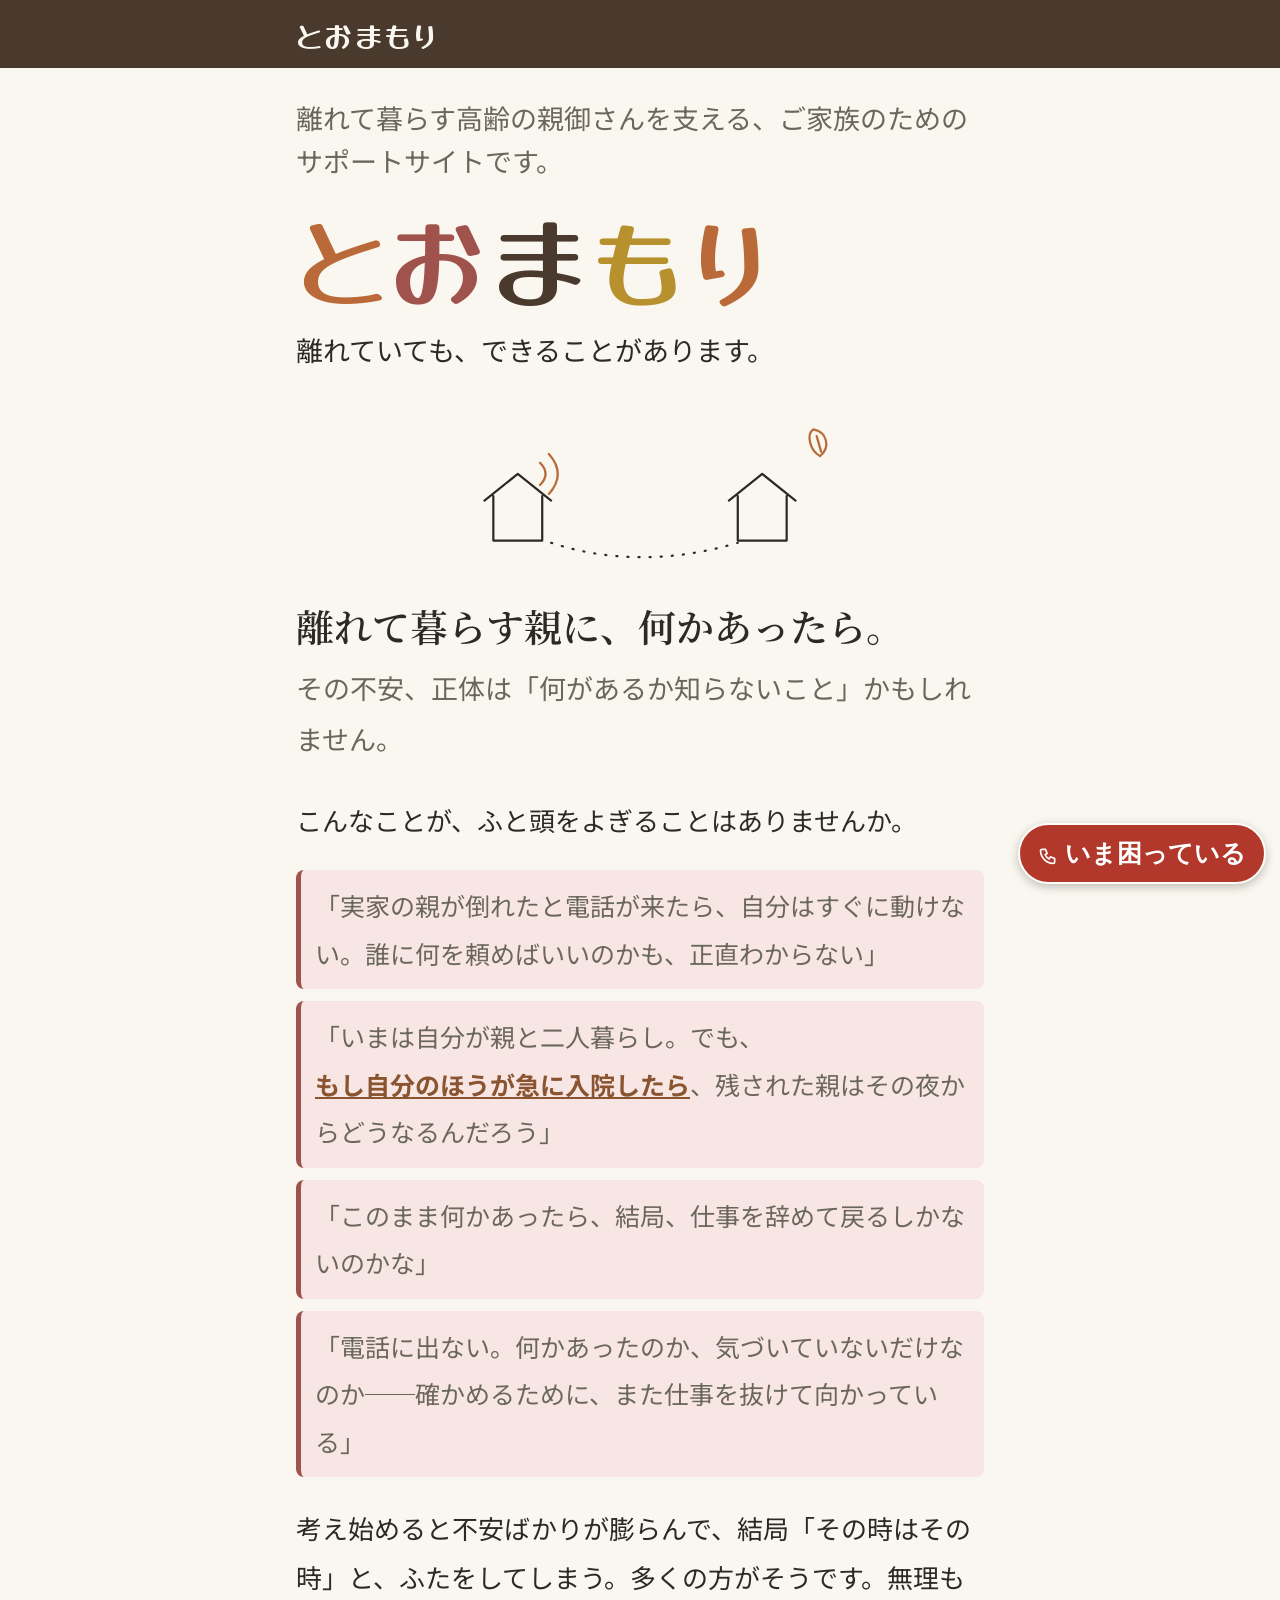
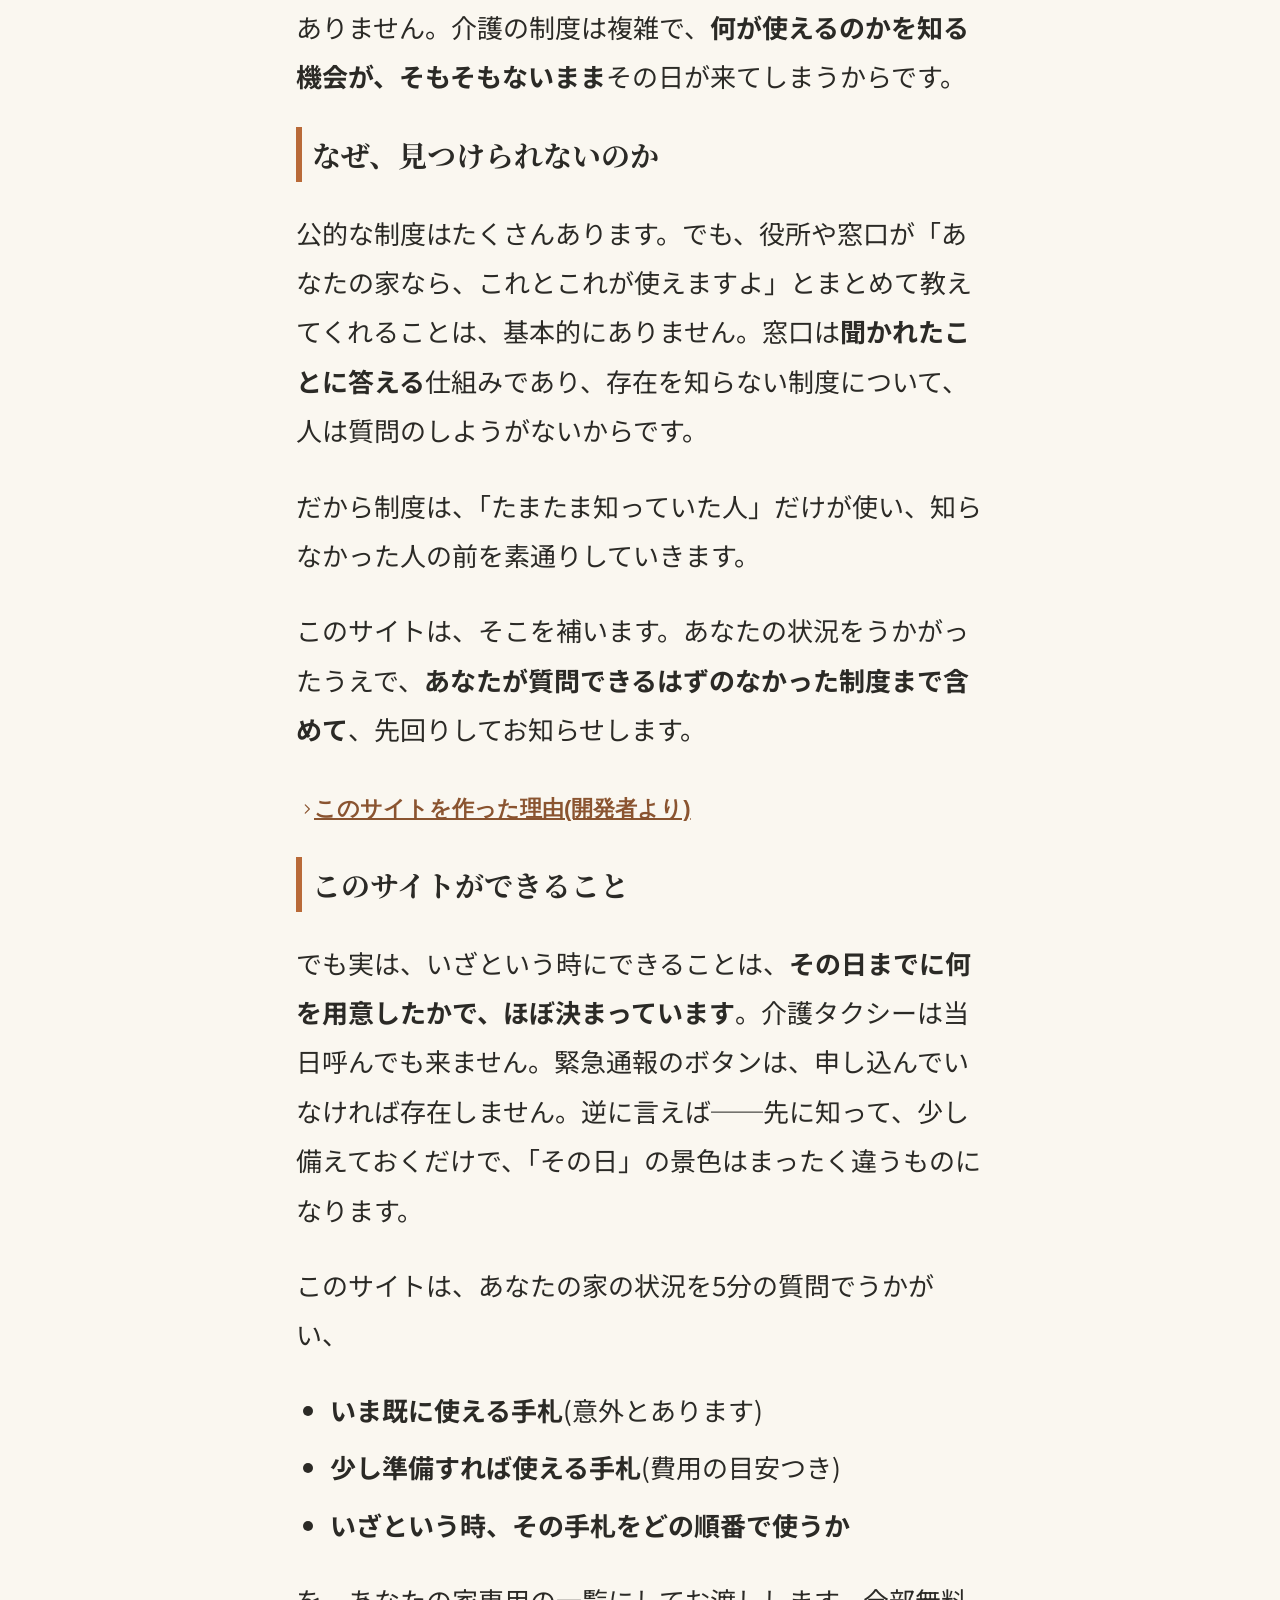
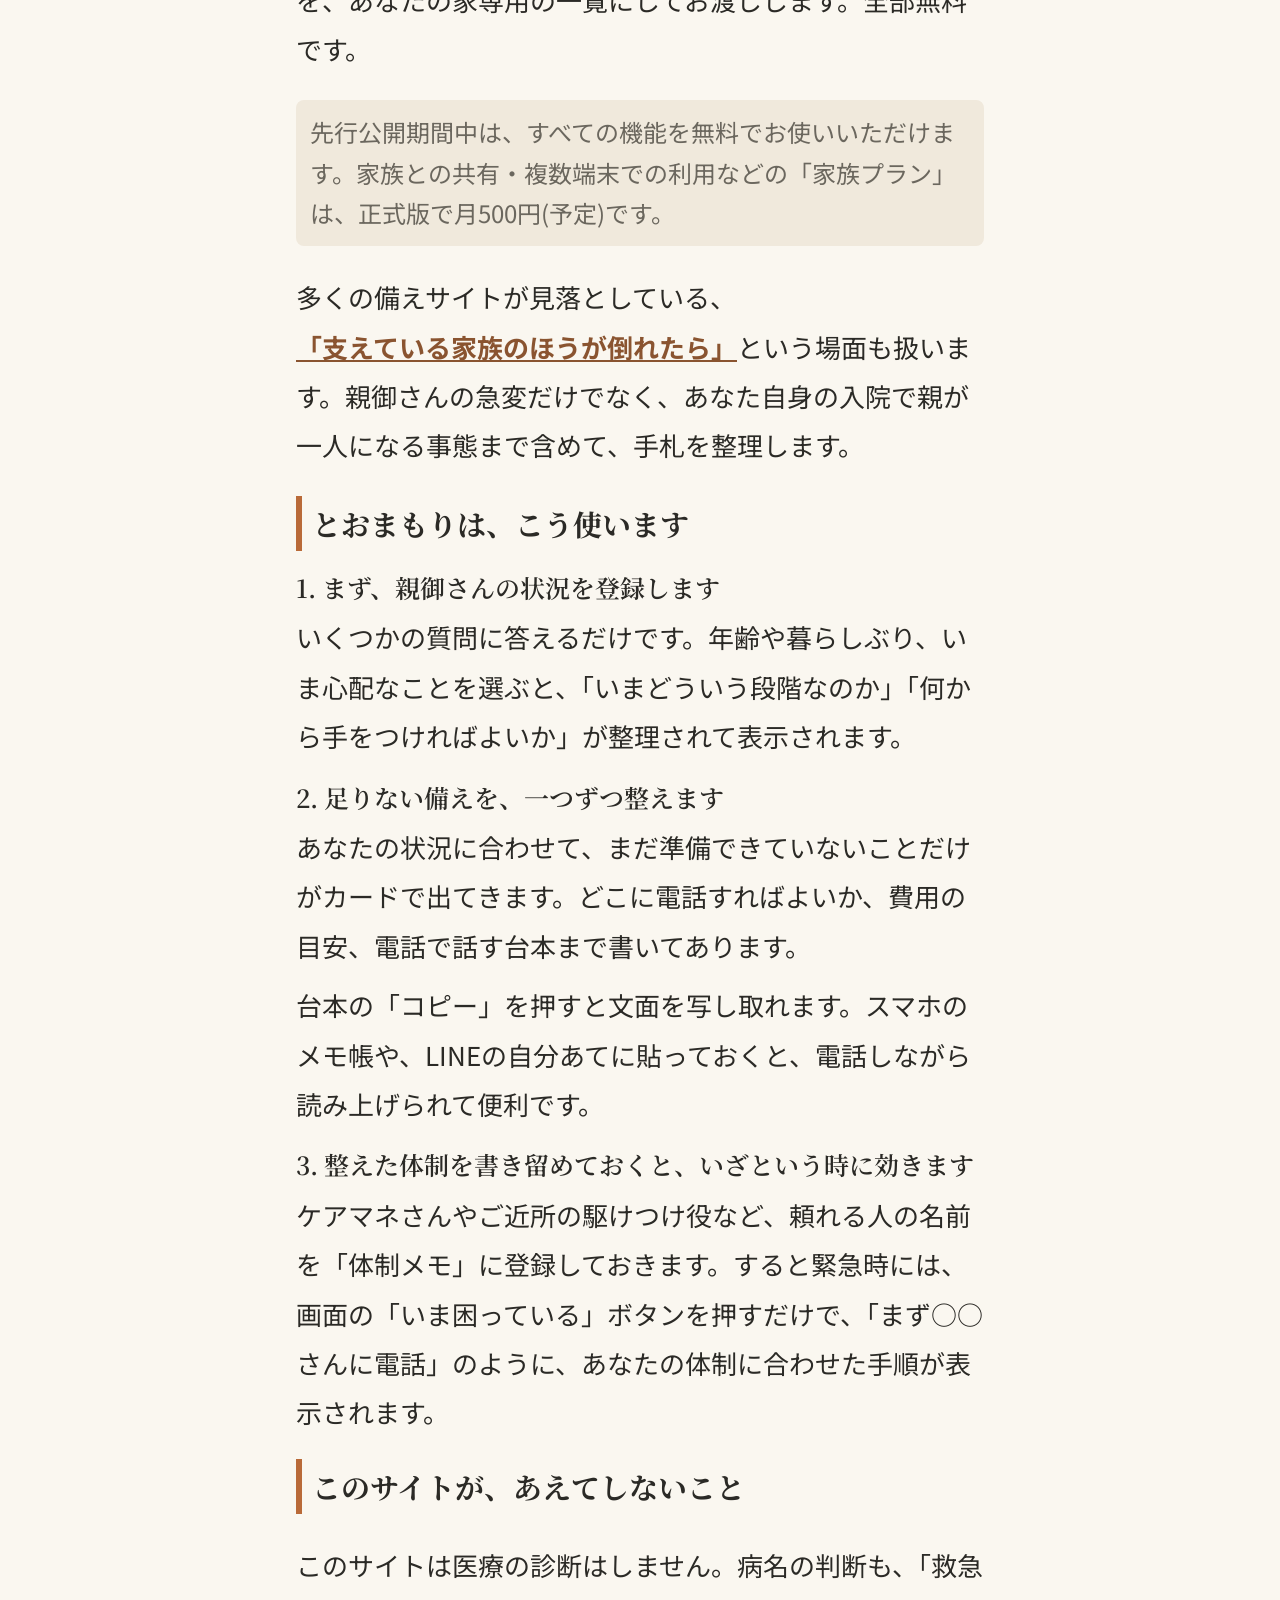
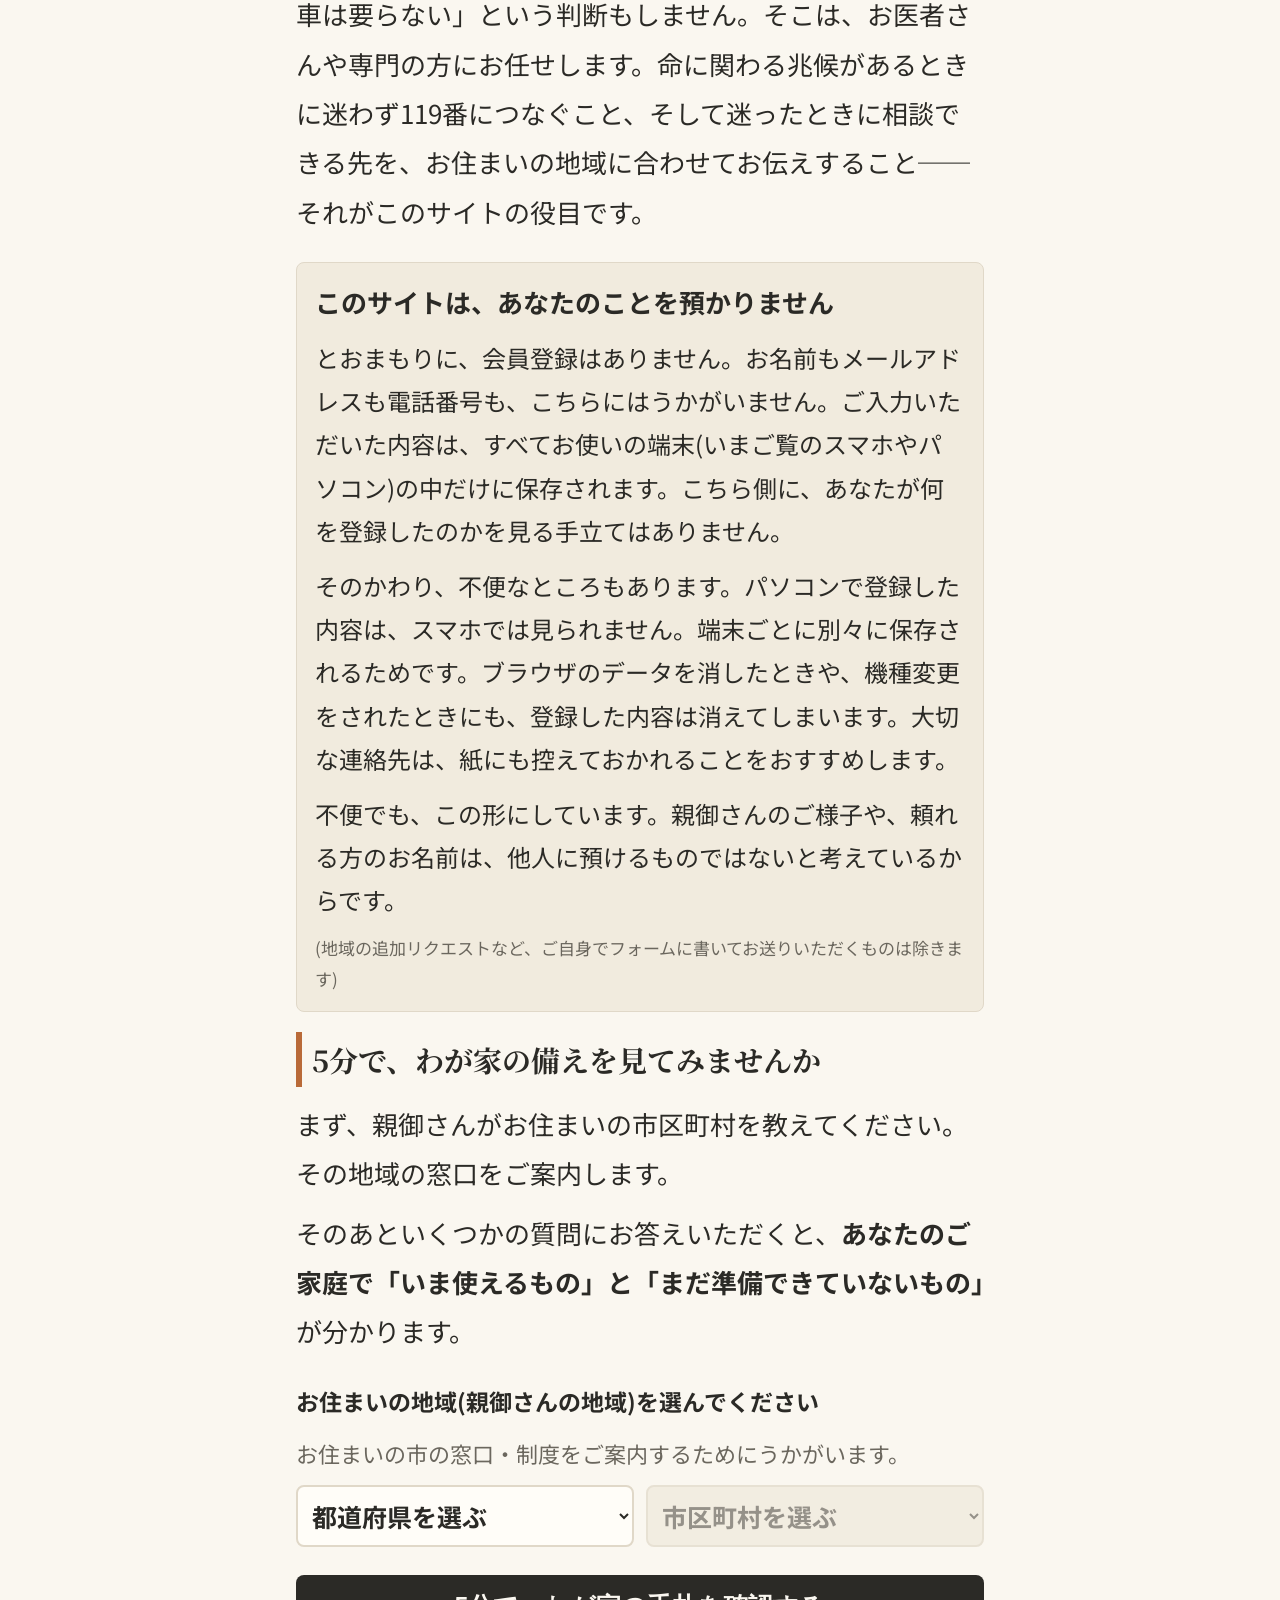
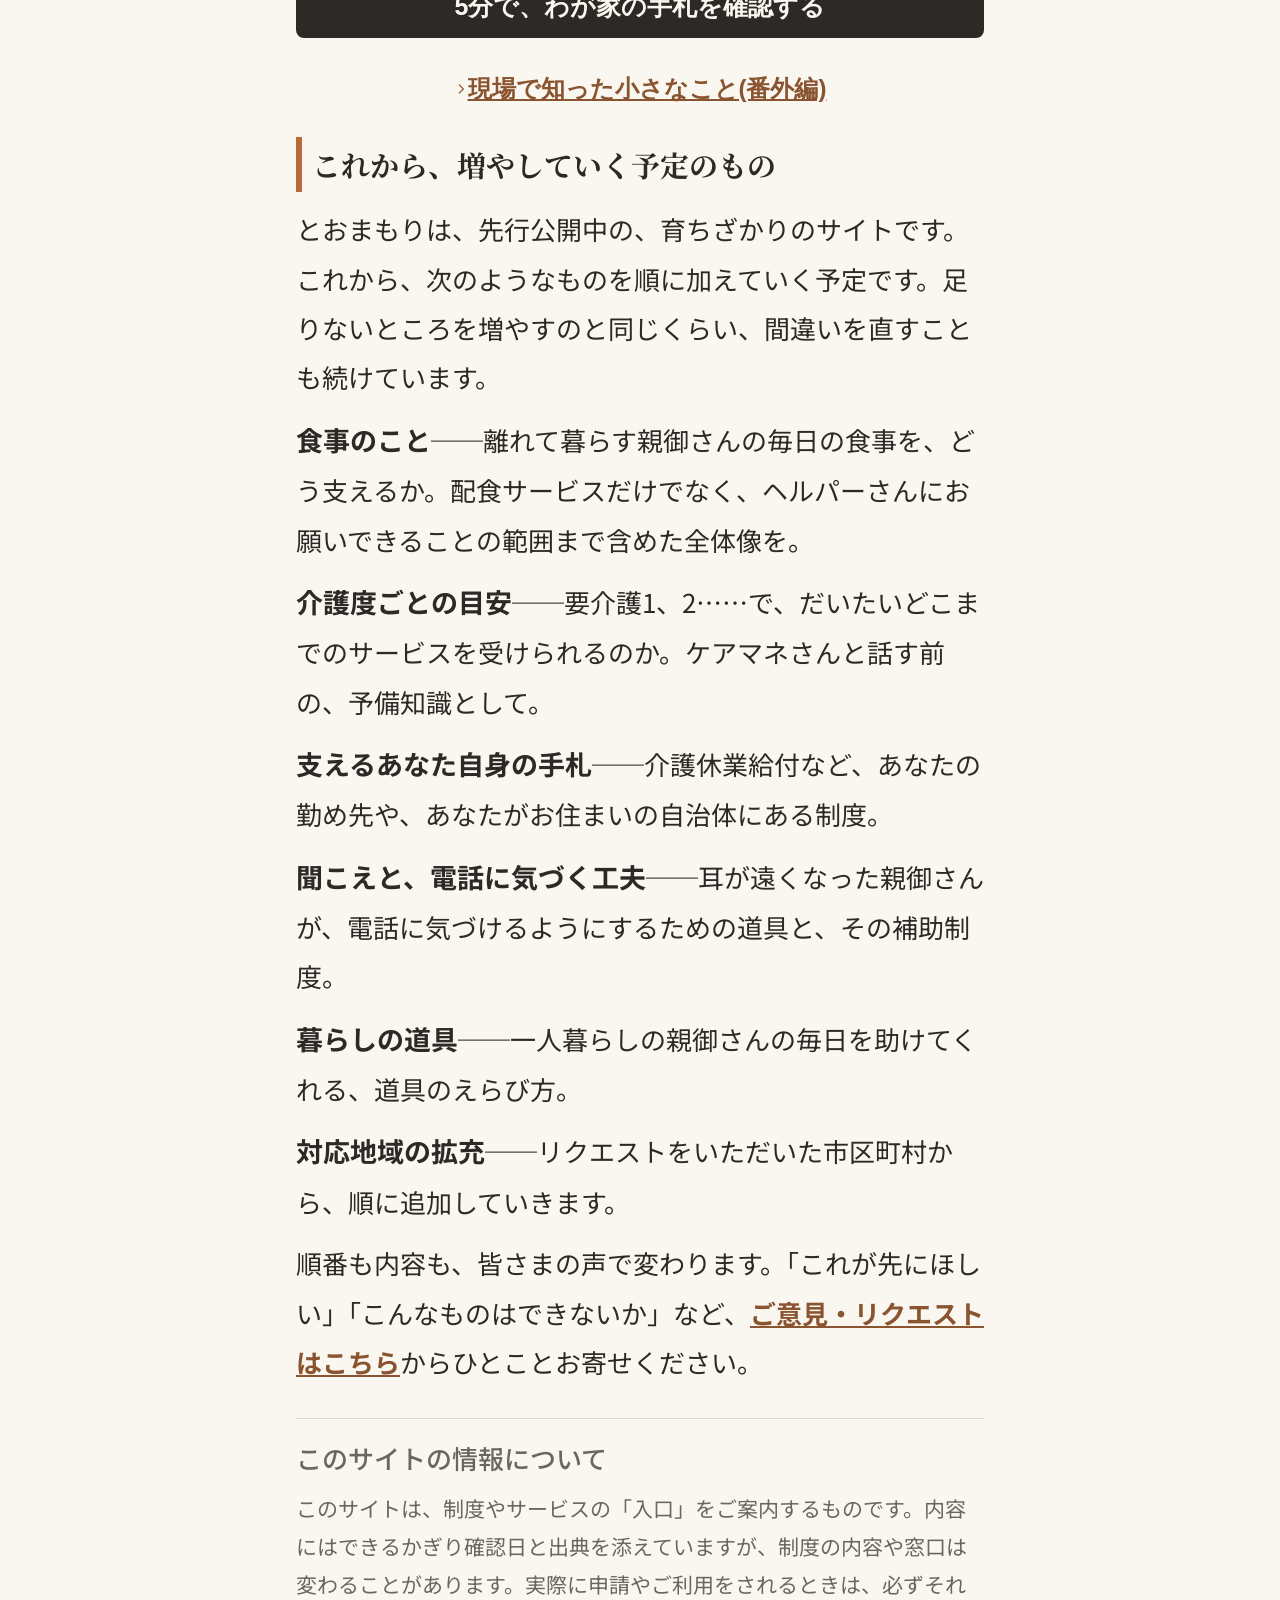
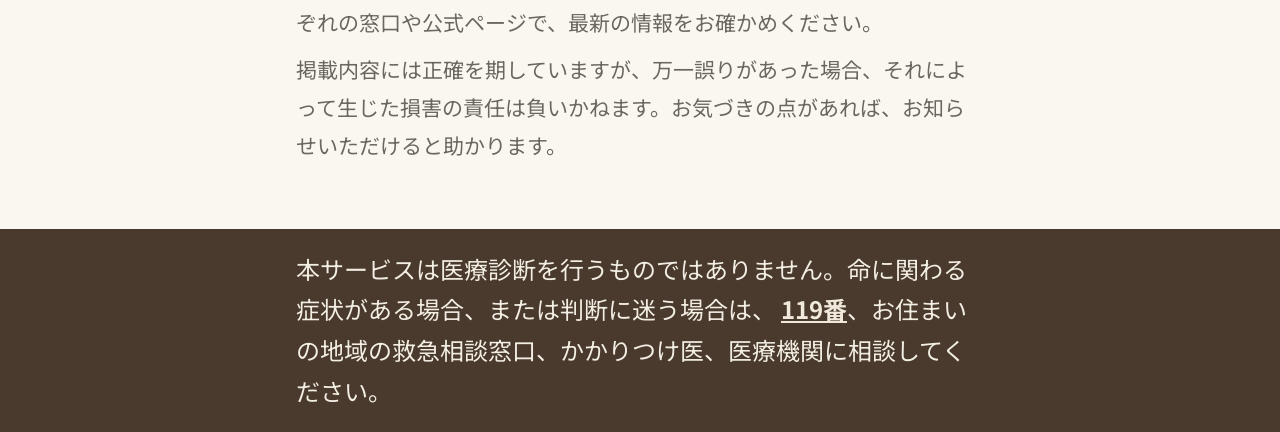
==== index.html @ d681349c "反映(dev a641a7f): r_no_info_share の見出しを2通りに(画面には未接続) 「ご家族が知りません」は同居者がいる世帯にも出て不自然だったこと、 「わからない」が内部で「いい" ====
<!DOCTYPE html>
<html lang="ja">
<head>
  <meta charset="UTF-8" />
  <meta name="viewport" content="width=device-width, initial-scale=1.0" />
  <!-- 静かな先行公開用。本公開時にこの行を削除する -->
  <meta name="robots" content="noindex" />
  <title>とおまもり｜離れて暮らす親の備えと緊急ナビ</title>
  <link rel="preconnect" href="https://fonts.googleapis.com" />
  <link rel="preconnect" href="https://fonts.gstatic.com" crossorigin />
  <link rel="stylesheet"
    href="https://fonts.googleapis.com/css2?family=Noto+Sans+JP:wght@400;500&family=Noto+Serif+JP:wght@500&family=Yusei+Magic&display=swap" />
  <link rel="stylesheet" href="style.css?v=3660be2b" />
</head>
<body>
  <header class="site-header">
    <div class="wrap">
      <h1 class="site-title"><button type="button" id="site-title" class="site-title-btn">とおまもり</button></h1>
    </div>
  </header>

  <!-- 3ステップの帯(全画面共通・診断後に表示) -->
  <nav id="step-band" class="step-band hidden" aria-label="進行状況"></nav>

  <!-- 「← 戻る」(全画面共通・トップ以外で表示。直前の画面へ / 仕様4.3 §4-2) -->
  <div id="back-bar" class="back-bar hidden">
    <div class="wrap">
      <button type="button" id="btn-global-back" class="btn-global-back">← 戻る</button>
    </div>
  </div>

  <main class="wrap" id="main">

    <!-- ============ ホーム(次の一手・2回目以降の入口) ============ -->
    <section id="screen-home" class="screen hidden">
      <div id="home-area"></div>
    </section>

    <!-- ============ トップ画面(ランディング) ============ -->
    <section id="screen-top" class="screen">
      <div class="hero">
        <!-- 上から: 定義の一行 → 題字 → タグライン → 既存のヒーローコピー(仕様4.3 §1) -->
        <p class="hero-define">離れて暮らす高齢の親御さんを支える、ご家族のためのサポートサイトです。</p>
        <!-- 題字(多色はここだけ。一文字=1span、色は style.css の --logo-c1..c5) -->
        <p class="hero-logo" role="img" aria-label="とおまもり"><span class="logo-c1" aria-hidden="true">と</span><span class="logo-c2" aria-hidden="true">お</span><span class="logo-c3" aria-hidden="true">ま</span><span class="logo-c4" aria-hidden="true">も</span><span class="logo-c5" aria-hidden="true">り</span></p>
        <p class="hero-tagline">離れていても、できることがあります。</p>
        <div class="hero-illus" aria-hidden="true"><svg viewBox="0 0 400 180" role="img" aria-label="離れた二つの家を点線の道が結び、左の家から電話の音が広がる" focusable="false"><g fill="none" stroke="currentColor" stroke-width="2" stroke-linecap="round" stroke-linejoin="round"><path d="M60 104 L90 80 L120 104 M68 100 L68 140 L112 140 L112 100"/><path d="M280 104 L310 80 L340 104 M288 100 L288 140 L332 140 L332 100"/><path d="M120 142 Q200 168 288 142" stroke-dasharray="1 9"/><path d="M110 70 Q120 80 110 90 M118 62 Q134 80 118 98" stroke="var(--color-kaki)"/><path d="M356 40 C368 42 372 56 362 64 C352 58 350 44 356 40 Z M359 46 L363 60" stroke="var(--color-kaki)"/></g></svg></div>
        <h2 class="hero-title">離れて暮らす親に、何かあったら。</h2>
        <p class="hero-sub">その不安、正体は「何があるか知らないこと」かもしれません。</p>
      </div>

      <div class="lp-block">
        <p>こんなことが、ふと頭をよぎることはありませんか。</p>
        <p class="lp-quote">「実家の親が倒れたと電話が来たら、自分はすぐに動けない。誰に何を頼めばいいのかも、正直わからない」</p>
        <p class="lp-quote" id="lp-caregiver-down">「いまは自分が親と二人暮らし。でも、<button type="button" id="link-self-down-quote" class="link-inline"><strong>もし自分のほうが急に入院したら</strong></button>、残された親はその夜からどうなるんだろう」</p>
        <p class="lp-quote">「このまま何かあったら、結局、仕事を辞めて戻るしかないのかな」</p>
        <p class="lp-quote">「電話に出ない。何かあったのか、気づいていないだけなのか──確かめるために、また仕事を抜けて向かっている」</p>
        <p>考え始めると不安ばかりが膨らんで、結局「その時はその時」と、ふたをしてしまう。多くの方がそうです。無理もありません。介護の制度は複雑で、<strong>何が使えるのかを知る機会が、そもそもないまま</strong>その日が来てしまうからです。</p>
      </div>

      <div class="lp-block">
        <h3 class="lp-h3">なぜ、見つけられないのか</h3>
        <p>公的な制度はたくさんあります。でも、役所や窓口が「あなたの家なら、これとこれが使えますよ」とまとめて教えてくれることは、基本的にありません。窓口は<strong>聞かれたことに答える</strong>仕組みであり、存在を知らない制度について、人は質問のしようがないからです。</p>
        <p>だから制度は、「たまたま知っていた人」だけが使い、知らなかった人の前を素通りしていきます。</p>
        <p>このサイトは、そこを補います。あなたの状況をうかがったうえで、<strong>あなたが質問できるはずのなかった制度まで含めて</strong>、先回りしてお知らせします。</p>
        <p><button type="button" id="link-about" class="link-btn link-about"><svg class="icon" viewBox="0 0 24 24" aria-hidden="true" focusable="false"><path d="M9 5l7 7-7 7"/></svg> このサイトを作った理由(開発者より)</button></p>
      </div>

      <div class="lp-block">
        <h3 class="lp-h3">このサイトができること</h3>
        <p>でも実は、いざという時にできることは、<strong>その日までに何を用意したかで、ほぼ決まっています</strong>。介護タクシーは当日呼んでも来ません。緊急通報のボタンは、申し込んでいなければ存在しません。逆に言えば──先に知って、少し備えておくだけで、「その日」の景色はまったく違うものになります。</p>
        <p>このサイトは、あなたの家の状況を5分の質問でうかがい、</p>
        <ul class="lp-list">
          <li><strong>いま既に使える手札</strong>(意外とあります)</li>
          <li><strong>少し準備すれば使える手札</strong>(費用の目安つき)</li>
          <li><strong>いざという時、その手札をどの順番で使うか</strong></li>
        </ul>
        <p>を、あなたの家専用の一覧にしてお渡しします。全部無料です。</p>
        <p class="pricing-note">先行公開期間中は、すべての機能を無料でお使いいただけます。家族との共有・複数端末での利用などの「家族プラン」は、正式版で月500円(予定)です。</p>
        <p>多くの備えサイトが見落としている、<button type="button" id="link-caregiver-down" class="link-inline"><strong>「支えている家族のほうが倒れたら」</strong></button>という場面も扱います。親御さんの急変だけでなく、あなた自身の入院で親が一人になる事態まで含めて、手札を整理します。</p>
      </div>

      <!-- 使い方の小節(承認済み文言・一字一句変更禁止)。
           「○○さん」は文言の一部。固有名に置換しないこと(静的HTMLのまま出す)。 -->
      <div class="lp-block howto">
        <h3 class="lp-h3">とおまもりは、こう使います</h3>
        <h4 class="howto-step">1. まず、親御さんの状況を登録します</h4>
        <p>いくつかの質問に答えるだけです。年齢や暮らしぶり、いま心配なことを選ぶと、「いまどういう段階なのか」「何から手をつければよいか」が整理されて表示されます。</p>
        <h4 class="howto-step">2. 足りない備えを、一つずつ整えます</h4>
        <p>あなたの状況に合わせて、まだ準備できていないことだけがカードで出てきます。どこに電話すればよいか、費用の目安、電話で話す台本まで書いてあります。</p>
        <p>台本の「コピー」を押すと文面を写し取れます。スマホのメモ帳や、LINEの自分あてに貼っておくと、電話しながら読み上げられて便利です。</p>
        <h4 class="howto-step">3. 整えた体制を書き留めておくと、いざという時に効きます</h4>
        <p>ケアマネさんやご近所の駆けつけ役など、頼れる人の名前を「体制メモ」に登録しておきます。すると緊急時には、画面の「いま困っている」ボタンを押すだけで、「まず○○さんに電話」のように、あなたの体制に合わせた手順が表示されます。</p>
      </div>

      <div class="lp-block">
        <h3 class="lp-h3">このサイトが、あえてしないこと</h3>
        <p>このサイトは医療の診断はしません。病名の判断も、「救急車は要らない」という判断もしません。そこは、お医者さんや専門の方にお任せします。命に関わる兆候があるときに迷わず119番につなぐこと、そして迷ったときに相談できる先を、お住まいの地域に合わせてお伝えすること──それがこのサイトの役目です。</p>
      </div>

      <!-- プライバシーの一節(承認済み文言・一字一句変更禁止)。地域選択の直前。既存 privacy-box の囲みを拡張。 -->
      <div class="privacy-box privacy-box--about">
        <h3 class="privacy-h">このサイトは、あなたのことを預かりません</h3>
        <p>とおまもりに、会員登録はありません。お名前もメールアドレスも電話番号も、こちらにはうかがいません。ご入力いただいた内容は、すべてお使いの端末(いまご覧のスマホやパソコン)の中だけに保存されます。こちら側に、あなたが何を登録したのかを見る手立てはありません。</p>
        <p>そのかわり、不便なところもあります。パソコンで登録した内容は、スマホでは見られません。端末ごとに別々に保存されるためです。ブラウザのデータを消したときや、機種変更をされたときにも、登録した内容は消えてしまいます。大切な連絡先は、紙にも控えておかれることをおすすめします。</p>
        <p>不便でも、この形にしています。親御さんのご様子や、頼れる方のお名前は、他人に預けるものではないと考えているからです。</p>
        <p class="privacy-aside">(地域の追加リクエストなど、ご自身でフォームに書いてお送りいただくものは除きます)</p>
      </div>

      <!-- (A) 地域選択の直前・常に表示(承認済み文言・一字一句変更禁止) -->
      <div class="bridge-a">
        <h3 class="lp-h3">5分で、わが家の備えを見てみませんか</h3>
        <p>まず、親御さんがお住まいの市区町村を教えてください。その地域の窓口をご案内します。</p>
        <p>そのあといくつかの質問にお答えいただくと、<strong>あなたのご家庭で「いま使えるもの」と「まだ準備できていないもの」</strong>が分かります。</p>
      </div>

      <div class="field">
        <label class="field-label" for="area-pref">お住まいの地域(親御さんの地域)を選んでください</label>
        <p class="area-reason" id="area-reason">お住まいの市の窓口・制度をご案内するためにうかがいます。</p>
        <div id="area-choices" class="area-choices" role="group" aria-label="地域選択">
          <select id="area-pref" class="area-select" aria-label="都道府県">
            <option value="">都道府県を選ぶ</option>
          </select>
          <select id="area-muni" class="area-select" aria-label="市区町村" disabled>
            <option value="">市区町村を選ぶ</option>
          </select>
        </div>
        <div id="area-notice" class="area-notice hidden" aria-live="polite"></div>
      </div>

      <div id="resume-box" class="resume-box hidden">
        <button type="button" id="btn-resume" class="btn btn-secondary">前回の手札一覧を見る</button>
        <button type="button" id="btn-emergency-top" class="btn btn-secondary">いざという時のガイドを見る</button>
      </div>

      <!-- (B) CTAの直前・地域選択時のみ表示(承認済み文言・一字一句変更禁止。○○さんは文言の一部でプレースホルダーではない) -->
      <div id="bridge-b" class="bridge-b hidden">
        <p>ここまでは、どなたにも同じご案内です。</p>
        <p>質問にお答えいただくと、ここから先が変わります。あなたのご家庭に合わせて、費用の目安や、電話で話す台本つきで並びます。頼れる方のお名前を書き留めておけば、いざという時には「まず○○さんに電話」と、その方のお名前で手順が出ます。</p>
      </div>

      <div class="cta-group">
        <button type="button" id="btn-start" class="btn btn-primary">5分で、わが家の手札を確認する</button>
      </div>

      <p class="top-mame-link"><button type="button" class="link-btn link-mame"><svg class="icon" viewBox="0 0 24 24" aria-hidden="true" focusable="false"><path d="M9 5l7 7-7 7"/></svg> 現場で知った小さなこと(番外編)</button></p>

      <!-- ロードマップ「これから、増やしていく予定のもの」(承認済み文言・一字一句変更禁止)。
           番外編リンクの後・免責の前。見出しは lp-h3、項目名は太字(strong)の小見出し。
           最終段落の「ご意見・リクエストはこちら」はリクエストフォーム(素の短縮URL)への外部リンク。 -->
      <div class="lp-block roadmap">
        <h3 class="lp-h3">これから、増やしていく予定のもの</h3>
        <p>とおまもりは、先行公開中の、育ちざかりのサイトです。これから、次のようなものを順に加えていく予定です。足りないところを増やすのと同じくらい、間違いを直すことも続けています。</p>
        <p><strong>食事のこと</strong>──離れて暮らす親御さんの毎日の食事を、どう支えるか。配食サービスだけでなく、ヘルパーさんにお願いできることの範囲まで含めた全体像を。</p>
        <p><strong>介護度ごとの目安</strong>──要介護1、2……で、だいたいどこまでのサービスを受けられるのか。ケアマネさんと話す前の、予備知識として。</p>
        <p><strong>支えるあなた自身の手札</strong>──介護休業給付など、あなたの勤め先や、あなたがお住まいの自治体にある制度。</p>
        <p><strong>聞こえと、電話に気づく工夫</strong>──耳が遠くなった親御さんが、電話に気づけるようにするための道具と、その補助制度。</p>
        <p><strong>暮らしの道具</strong>──一人暮らしの親御さんの毎日を助けてくれる、道具のえらび方。</p>
        <p><strong>対応地域の拡充</strong>──リクエストをいただいた市区町村から、順に追加していきます。</p>
        <p>順番も内容も、皆さまの声で変わります。「これが先にほしい」「こんなものはできないか」など、<a href="https://forms.gle/yaTN1ZeADWrC4iNB9" target="_blank" rel="noopener noreferrer">ご意見・リクエストはこちら</a>からひとことお寄せください。</p>
      </div>

      <!-- 免責の一節(承認済み文言・一字一句変更禁止)。トップ最下部。控えめな補助テキスト。 -->
      <section class="site-disclaimer" aria-label="このサイトの情報について">
        <h3 class="disclaimer-h">このサイトの情報について</h3>
        <p>このサイトは、制度やサービスの「入口」をご案内するものです。内容にはできるかぎり確認日と出典を添えていますが、制度の内容や窓口は変わることがあります。実際に申請やご利用をされるときは、必ずそれぞれの窓口や公式ページで、最新の情報をお確かめください。</p>
        <p>掲載内容には正確を期していますが、万一誤りがあった場合、それによって生じた損害の責任は負いかねます。お気づきの点があれば、お知らせいただけると助かります。</p>
      </section>
    </section>

    <!-- ============ 診断画面 ============ -->
    <section id="screen-diagnosis" class="screen hidden">
      <div class="progress">
        <div class="progress-bar"><div id="progress-fill" class="progress-fill"></div></div>
        <div class="progress-text">
          <span id="progress-block" class="progress-block"></span>
          <span id="progress-count" class="progress-count"></span>
        </div>
      </div>

      <div id="question-area" class="question-area" aria-live="polite"></div>

      <div class="q-nav">
        <button type="button" id="btn-back" class="btn btn-ghost">← 戻る</button>
      </div>
    </section>

    <!-- ============ 状況の鏡+テーマ宣言 ============ -->
    <section id="screen-mirror" class="screen hidden">
      <div id="mirror-area" class="mirror-area"></div>
      <div class="mirror-nav">
        <button type="button" id="btn-mirror-next" class="btn btn-primary">あなたの備えプランを見る →</button>
        <button type="button" id="btn-mirror-back" class="btn btn-ghost">← 質問に戻る</button>
      </div>
    </section>

    <!-- ============ 平時ビュー(処方=備えプラン) ============ -->
    <section id="screen-result" class="screen hidden">
      <div id="result-area"></div>

      <div class="result-footer">
        <div class="save-box">
          <p><strong>この端末に保存されました。</strong>状況が変わったら、いつでも診断し直してください。</p>
          <div class="save-actions">
            <button type="button" id="btn-open-memo" class="btn btn-secondary">体制メモを開く(連絡先を登録)</button>
            <button type="button" id="btn-restart" class="btn btn-ghost">もう一度診断する</button>
            <button type="button" id="btn-delete" class="btn btn-ghost btn-danger">保存したデータを削除</button>
          </div>
        </div>
      </div>
    </section>

    <!-- ============ 緊急時ビュー(場面別ガイド) ============ -->
    <section id="screen-emergency" class="screen hidden">
      <div id="danger-banner" class="danger-banner" role="alert"></div>
      <div class="emg-head">
        <h2 class="result-h2">場面別ガイド</h2>
        <p class="result-intro">いま起きている場面を選んでください。あなたの手札だけで手順を組み立てます。</p>
      </div>
      <div id="scene-choices" class="scene-choices"></div>
      <div id="scene-detail" class="scene-detail"></div>
      <div class="emg-nav">
        <button type="button" id="btn-emergency-back" class="btn btn-ghost">← 備えプランに戻る</button>
      </div>
    </section>

    <!-- ============ 体制メモ(固有名の登録) ============ -->
    <section id="screen-memo" class="screen hidden">
      <h2 class="result-h2">体制メモ</h2>
      <p class="result-intro">
        ケアマネさんや駆けつけ役など、あなたの家の「固有名」を登録しておくと、緊急時ガイドが
        「ケアマネの○○さんに電話」と実名で指示します。
      </p>
      <div class="privacy-box">
        入力内容は<strong>この端末の中にのみ保存</strong>され、外部には送信されません。空欄のままでも構いません。
      </div>
      <form id="memo-form" class="memo-form" autocomplete="off"></form>
      <div class="memo-nav">
        <button type="button" id="btn-memo-save" class="btn btn-primary">保存する</button>
        <span id="memo-status" class="copy-status" role="status"></span>
        <button type="button" id="btn-memo-clear" class="btn btn-ghost btn-danger">体制メモを消去</button>
        <button type="button" id="btn-memo-back" class="btn btn-ghost">← 備えプランに戻る</button>
      </div>
    </section>

    <!-- ============ 開発者より ============ -->
    <section id="screen-about" class="screen hidden">
      <article class="about">
        <h2 class="result-h2">開発者より──このサイトを作った理由</h2>
        <p>私自身、離れて暮らす高齢の母を支える、一人の家族です。</p>
        <p>母と連絡が取れなくなるたびに、仕事を抜けて様子を見に行く。そんなことが続き、これ以上は職場に迷惑をかけられないと、私は仕事を辞めました。</p>
        <p>辞めてからは、時間ができたぶん介護のことを調べました。ケアマネジャーがつき、ヘルパーさんの力も借り、自分では「ひと通り分かってきた」つもりでいました。</p>
        <p>それでも、このサイトを作るための調査で、<strong>初めて知った制度がいくつもありました。</strong> 母が使えたはずの補助。申請すれば戻ったはずのお金。誰かが隠していたわけではありません。知らないものは質問できない──ただそれだけの理由で、ずっと目の前を素通りしていたのです。</p>
        <p>そして思うのです。働きながら、限られた時間で調べていた頃の私は、今よりずっと少ない情報で、ずっと大きな判断──仕事を辞めるかどうか──をしていた。あのとき今の知識があれば、違う選び方もあったかもしれません。</p>
        <p>同じ場所に立っている方に、あの頃の私が欲しかったものを渡したい。それが、このサイトです。</p>
        <p>じゅうぶんにしてあげられていない、と感じている方へ。遠くからでも、できることは、ちゃんとあります。</p>
        <p class="about-signature" id="about-signature"></p>
      </article>
      <div class="about-nav">
        <button type="button" id="btn-about-back" class="btn btn-ghost">← トップに戻る</button>
      </div>
    </section>

    <!-- ============ 番外編: 現場で知った小さなこと ============ -->
    <section id="screen-mame" class="screen hidden">
      <div id="mame-area"></div>
      <div class="mame-nav">
        <button type="button" id="btn-mame-back" class="btn btn-ghost">← 戻る</button>
      </div>
    </section>

  </main>

  <!-- 用語辞典モーダル(施設のことば早見表) -->
  <div id="glossary-modal" class="glossary-modal hidden" role="dialog" aria-modal="true" aria-labelledby="glossary-title">
    <div class="glossary-backdrop" id="glossary-backdrop"></div>
    <div class="glossary-panel">
      <button type="button" id="glossary-close" class="glossary-close" aria-label="閉じる">×</button>
      <h3 id="glossary-title" class="glossary-title"></h3>
      <div id="glossary-body" class="glossary-body"></div>
    </div>
  </div>

  <!-- ホーム(トップ以外の全画面・右下。緊急ボタンの真上に積む) -->
  <button type="button" id="home-btn" class="home-btn hidden">ホーム</button>

  <!-- 「いま困っている」固定ボタン(全画面・未診断でも動作) -->
  <button type="button" id="panic-btn" class="panic-btn"><svg class="icon" viewBox="0 0 24 24" aria-hidden="true" focusable="false"><path d="M5 4h4l2 5-2.5 1.5a11 11 0 0 0 5 5L15 13l5 2v4a2 2 0 0 1-2 2A16 16 0 0 1 3 6a2 2 0 0 1 2-2z"/></svg> いま困っている</button>

  <!-- 画面内トースト(因果通知) -->
  <div id="toast-root" class="toast-root" role="status" aria-live="polite"></div>

  <footer class="site-footer">
    <div class="wrap">
      <p class="disclaimer">
        本サービスは医療診断を行うものではありません。命に関わる症状がある場合、または判断に迷う場合は、
        <a href="tel:119">119番</a>、お住まいの地域の救急相談窓口、かかりつけ医、医療機関に相談してください。
      </p>
    </div>
  </footer>

  <script src="rules-engine.js?v=d4d5c194"></script>
  <script src="app.js?v=66f72aed"></script>
</body>
</html>
---- style.css ----
/*
 * とおまもり — 事前備えプラン診断
 * Phase 4.2「えんがわトーン」: 温かい落ち着き(生成り+墨+深緑)。
 * 主利用者は働く40〜60代。読みやすさ基準(本文16px以上・タップ44px以上・
 * コントラスト)は維持したまま装いだけを更新。緊急色は「いま困っている」ボタンと
 * 119バナーのみ。全配色は下の :root トークンに一元定義。
 */

:root {
  /* --- デザイントークン(唯一の色・書体の定義元) --- */
  --color-bg: #FAF7F0;          /* 生成り(ページ背景) */
  --color-bg-section: #F0E9DC;  /* 薄い飴色(セクション帯・折りたたみ背景) */
  --color-line: #E0D8C8;        /* 罫線・カード枠 */
  --color-ink: #2B2A26;         /* 墨(本文・ボタン地・見出し・罫) */
  --color-ink-soft: #6B675E;    /* 補助テキスト */
  --color-soft: #F1EBDE;        /* 情報パネルの淡い面(旧・深緑淡を廃した温かい中間色) */
  --color-emergency: #B3382C;   /* 落ち着いた朱(緊急専用: 困っているボタン/119のみ) */
  --color-emergency-dark: #952E24;
  --color-card: #FFFDF8;        /* 温白(カード面。純白 #fff は使わない) */

  /* 暖色2系統(仕様8 微調整ラウンド1)。柿=彩り / 桜=人の話。濃は淡面上の文字・線専用 */
  --color-kaki: #B96A38;        /* 柿(装飾: 進捗バー・罫線・挿絵差し色。非テキストは3:1で足りる) */
  --color-kaki-text: #8A5430;   /* 柿(テキスト用の濃色。リンク等はAA4.5:1のためこちらを使う) */
  --color-kaki-soft: #F6E4D4;   /* 柿(面の淡) */
  --color-sakura: #A0524C;      /* 桜(文字の濃) */
  --color-sakura-soft: #F7E6E4; /* 桜(面の淡) */

  --color-kogecha: #4A3A2E;     /* 焦げ茶(題字3文字目) */
  --color-karashi: #B8912F;     /* 芥子(題字4文字目) */
  /* 面積の大きい濃色面(帯・ヘッダー)は焦げ茶。ボタンは墨のまま(仕様4.3 §5 #9) */
  --color-band: var(--color-kogecha);

  --font-heading: 'Noto Serif JP', "Hiragino Mincho ProN", "Yu Mincho", "YuMincho", serif;
  --font-body: 'Noto Sans JP', -apple-system, BlinkMacSystemFont, "Segoe UI",
    "Hiragino Kaku Gothic ProN", Meiryo, sans-serif;
  /* 題字の書体。Yusei Magic の読み込みに失敗したら --font-heading と同じ明朝へ落ちる */
  --font-logo: 'Yusei Magic', 'Noto Serif JP', "Hiragino Mincho ProN", "Yu Mincho", "YuMincho", serif;

  /* 題字の一文字ごとの色(と=柿 / お=桜 / ま=焦げ茶 / も=芥子 / り=柿) */
  --logo-c1: var(--color-kaki);
  --logo-c2: var(--color-sakura);
  --logo-c3: var(--color-kogecha);
  --logo-c4: var(--color-karashi);
  --logo-c5: var(--color-kaki);

  --radius: 8px;

  /* --- 旧トークン → 新トークン対応(既存ルールを一括で温かい配色へ移行)
         旧「赤(--primary)」は深緑に付け替え、赤は緊急専用トークンに限定する --- */
  --fg: var(--color-ink);
  --fg-muted: var(--color-ink-soft);
  --bg: var(--color-bg);
  --card: var(--color-card);
  --border: var(--color-line);
  /* 深緑は全廃(微調整2)。構造色=墨、リンク/進捗/チェック/彩り=柿(--color-kaki) */
  --primary: var(--color-ink);
  --primary-dark: #444444;
  --accent: var(--color-ink);
  --accent-light: var(--color-soft);
  --ok: var(--color-ink);
  --today: var(--color-ink);
  --week: var(--color-kaki);
  --later: var(--color-ink-soft);
  --danger: var(--color-ink-soft);
  --focus: var(--color-ink);
}

* { box-sizing: border-box; }

html { -webkit-text-size-adjust: 100%; }

body {
  margin: 0;
  font-family: var(--font-body);
  font-size: 26px;
  line-height: 1.9;
  color: var(--fg);
  background: var(--bg);
}

/* 見出しは明朝(Noto Serif JP)。読み込み失敗時はシステム明朝→sans にフォールバック */
.hero-title, .lp-h3, .howto-step, .result-h2, .group-h, .card-name,
.mirror-h2, .mirror-theme-value, .next-move-name, .scene-title, .step-title,
.faq-heading, .glossary-title, .mirror-flow-h, .blueprint > p:first-child,
.mame-summary, .nm-done-title {
  font-family: var(--font-heading);
}

.wrap {
  width: 100%;
  max-width: 720px;
  margin: 0 auto;
  padding: 0 16px;
}

/* ---- ヘッダー / フッター ---- */
/* 小ロゴは題字と同じ書体だが単色。多色はトップのヒーロー題字だけの特権 */
.site-header {
  background: var(--color-band);
  color: var(--color-bg);
  padding: 12px 0;
}
.site-title { font-size: 32px; margin: 0; font-weight: 400; line-height: 1.2; }
.site-title-btn {
  font: inherit; font-family: var(--font-logo); color: inherit;
  letter-spacing: 0.04em;
  background: none; border: none; padding: 0; margin: 0; cursor: pointer;
  min-height: 44px; display: inline-flex; align-items: center;
}
.site-title-btn:hover { text-decoration: underline; }

.site-footer {
  margin-top: 40px;
  background: var(--color-band);
  color: #F3EEE3;
  padding: 20px 0;
}
.disclaimer { font-size: 24px; margin: 0; line-height: 1.7; }
.disclaimer a { color: #F0E9DC; font-weight: 700; }

/* 「← 戻る」帯(ヘッダーの下・トップ以外の全画面 / 仕様4.3 §4-2) */
.back-bar { border-bottom: 1px solid var(--color-line); background: var(--color-bg); }
.btn-global-back {
  font: inherit;
  font-size: 24px;
  color: var(--color-ink);
  background: none;
  border: none;
  padding: 0;
  min-height: 44px;
  display: inline-flex;
  align-items: center;
  cursor: pointer;
}
.btn-global-back:hover { text-decoration: underline; }

main.wrap { padding-top: 20px; padding-bottom: 24px; }

.screen { animation: fade 0.2s ease; }
@keyframes fade { from { opacity: 0; } to { opacity: 1; } }

.hidden { display: none !important; }

/* ---- トップ ---- */
.lead { font-size: 29px; }
.note { color: var(--fg-muted); font-size: 23px; }

.privacy-box {
  background: var(--accent-light);
  border: 1px solid var(--color-line);
  border-radius: var(--radius);
  padding: 14px 16px;
  font-size: 24px;
  margin: 20px 0;
}

/* プライバシーの一節(見出しつき小節)。既存 privacy-box の囲みを拡張(囲みの雰囲気は維持)。
   見出しは lp-h3(20px)より一段小さく、本文は読みやすい大きさ。最終行は補助テキスト(小さめ・うすめ墨)。 */
.privacy-box--about { padding: 16px 18px; line-height: 1.8; }
.privacy-box--about .privacy-h {
  font-size: 26px; font-weight: 700; color: var(--color-ink); margin: 0 0 10px;
}
.privacy-box--about p { font-size: 24px; margin: 0 0 12px; }
.privacy-box--about p:last-child { margin-bottom: 0; }
.privacy-box--about .privacy-aside { font-size: 17px; color: var(--color-ink-soft); }

.field { margin: 24px 0; }
.field-label {
  display: block;
  font-weight: 700;
  margin-bottom: 10px;
  font-size: 23px;
}
.area-choices { display: flex; gap: 12px; flex-wrap: wrap; }
/* 全国の都道府県 → 市区町村(仕様4.3 §2-1) */
.area-select {
  flex: 1 1 45%;
  min-height: 56px;
  min-width: 140px;
  font-size: 25px;
  font-weight: 700;
  font-family: inherit;
  color: var(--accent);
  background: var(--card);
  border: 2px solid var(--border);
  border-radius: var(--radius);
  cursor: pointer;
  padding: 10px;
}
.area-select:disabled { color: var(--color-ink-soft); background: var(--color-bg-section); cursor: not-allowed; }
.area-reason { font-size: 22px; color: var(--fg-muted); margin: 0 0 10px; }
.area-help { font-size: 22px; color: var(--fg-muted); margin-top: 8px; }

/* 選択した市区町村の案内(整備済み/未整備) */
.area-notice {
  margin-top: 12px;
  padding: 20px 22px;
  border: 1px solid var(--color-line);
  border-left: 6px solid var(--color-kaki);
  border-radius: var(--radius);
  background: var(--color-soft);
  font-size: 24px;
  line-height: 1.9;
}
.area-notice p { margin: 0 0 12px; }
.area-notice p:last-child { margin-bottom: 0; }
.area-notice .area-ready { font-weight: 700; color: var(--color-ink); }
.area-links { margin: 8px 0; padding-left: 1.3em; }
.area-links li { margin-bottom: 6px; }
/* #7119 の地域状態ブロック(カード先頭)。番号/受付時間・確認案内・note を控えめな囲みで。 */
.sharp7119-state {
  background: var(--color-soft); border-left: 4px solid var(--color-kaki);
  border-radius: 6px; padding: 12px 16px; margin: 0 0 14px; font-size: 25px; line-height: 1.9;
}
.sharp7119-state p { margin: 0 0 8px; }
.sharp7119-state p:last-child { margin-bottom: 0; }
.sharp7119-state .s7-alt, .sharp7119-state .s7-note { font-size: 17px; color: var(--color-ink-soft); }
.sharp7119-state a { color: var(--color-kaki-text); font-weight: 700; }
.area-notice a { color: var(--color-kaki-text); font-weight: 400; }
/* 地域の窓口一覧(表示3段階の中段)。既存 area-notice の囲みをそのまま使う。 */
.area-notice .area-win-h { font-weight: 700; color: var(--color-ink); font-size: 26px; margin: 0 0 8px; }
.area-win-list { margin: 12px 0; }
.area-win-list li { margin-bottom: 16px; }
.area-notice .area-win-date { font-size: 17px; color: var(--color-ink-soft); }
/* 電話確認済みの窓口(項目ごとに詳細+窓口+確認日を統合表示)。ブロック間に明確な間を入れる。 */
.area-win-verified { margin: 0 0 24px; padding-bottom: 20px; border-bottom: 1px solid var(--color-line); }
.area-win-verified:last-child { border-bottom: none; }
.area-win-verified .area-win-label { display: block; font-weight: 700; color: var(--color-ink); margin: 0 0 8px; }
.area-win-detail { margin: 0 0 10px; font-size: 26px; }
.area-win-contact { margin: 10px 0 0; font-size: 25px; color: var(--color-ink); }
.area-win-confirmed { margin: 10px 0 0; font-size: 17px; color: var(--color-ink-soft); }
/* 市窓口の折りたたみ(県窓口と同じ体裁)。既定は閉じた状態。中身の上下余白を広げる。 */
.area-win-section { margin: 6px 0 10px; }
.area-win-section > summary.area-win-summary { cursor: pointer; font-weight: 700; color: var(--color-ink); padding: 10px 0; font-size: 26px; }
.area-win-body { padding: 12px 0 6px; }
/* 調べた内容(費用・条件)を主役にし、公式ページへのリンクは末尾に控えめに置く(太字→標準・余白で分離)。 */
.area-win-official { margin: 12px 0 0; }
.area-win-official a { font-weight: 400; }
/* 折りたたみ内に増設した診断CTA。パネル余白分を負マージンで回収してフルブリード全幅にし、
   狭い画面(360px)でもラベルが2行に折れないようにする(文字サイズは下げない)。 */
.area-cta-wrap { margin: 24px -22px 0; }
.area-cta { width: 100%; }
/* 電話番号(tel:)のタップ領域を44px以上に。inline-flexで高さを確保し数字を縦中央へ。色・下線・文言は不変。 */
.area-win-contact a[href^="tel:"],
.pref-item-tel a[href^="tel:"] {
  display: inline-flex;
  align-items: center;
  min-height: 44px;
  padding: 4px 6px;
  box-sizing: border-box;
}
/* 都道府県レイヤーの他7項目(折りたたみの節)。窓口一覧の直下。中身の余白を広げる。 */
.pref-section { margin-top: 18px; border-top: 1px solid var(--color-line, #e3ddd0); padding-top: 14px; }
.pref-section > summary.pref-section-h { cursor: pointer; font-weight: 700; color: var(--color-ink); padding: 10px 0; font-size: 26px; }
.pref-section-body { padding: 12px 0 6px; }
.pref-section-intro { color: var(--color-ink-soft); margin: 6px 0 16px; }
.pref-item { margin: 0 0 24px; padding: 16px 0 0; border-top: 1px dashed var(--color-line, #e3ddd0); }
.pref-item-h { font-size: 26px; font-weight: 700; color: var(--color-ink); margin: 0 0 8px; }
.pref-item-p { font-size: 24px; margin: 0 0 8px; }
.pref-item-name { margin: 10px 0 4px; font-weight: 700; }
.pref-item-tel, .pref-item-hours { margin: 6px 0; font-size: 25px; }
.pref-item-date { font-size: 17px; color: var(--color-ink-soft); margin: 6px 0 0; }
.pref-item-notfound { margin: 8px 0 0; color: var(--color-ink-soft); }
/* 地域選択の前後で診断へ橋を架ける2ブロック(A: 常時 / B: 地域選択時のみ) */
.bridge-a { margin: 20px 0 12px; }
/* (B) は「ここから先が変わる」転換点。周囲に埋もれないよう囲み・背景・余白で区切る(文言は不変・見た目のみ)。 */
.bridge-b {
  margin: 22px 0;
  padding: 22px 24px;
  background: var(--color-bg-section);
  border: 1px solid var(--color-line);
  border-left: 6px solid var(--color-kaki);
  border-radius: var(--radius);
}
.bridge-a p, .bridge-b p { margin: 0 0 10px; }
.bridge-a p:last-child, .bridge-b p:last-child { margin-bottom: 0; }
/* 「下のボタンから追加をリクエストできます」の“ボタン”。遷移先が mailto/フォームURLなので a で実装 */
.area-request {
  display: inline-flex; align-items: center; justify-content: center;
  min-height: 52px; padding: 12px 20px;
  background: var(--color-ink); color: var(--color-bg);
  border-radius: var(--radius); font-weight: 700; text-decoration: none;
}
.area-notice a.area-request { color: var(--color-bg); }
.area-request:hover { background: var(--primary-dark); }

.resume-box { margin: 20px 0; }

.cta-group { display: flex; flex-direction: column; gap: 14px; margin-top: 28px; }

/* ---- ボタン共通 ---- */
.btn {
  display: inline-flex;
  align-items: center;
  justify-content: center;
  gap: 8px;
  min-height: 52px;
  padding: 12px 16px;
  font-size: 25px;
  font-weight: 700;
  border-radius: var(--radius);
  border: 2px solid transparent;
  cursor: pointer;
  text-align: center;
  line-height: 1.4;
}
.btn-primary { background: var(--color-ink); color: var(--color-bg); }
.btn-primary:hover { background: var(--primary-dark); }
.btn-secondary { background: var(--color-ink); color: var(--color-bg); }
.btn-secondary:hover { background: var(--primary-dark); }
.btn-ghost { background: var(--card); color: var(--accent); border-color: var(--border); }
.btn-ghost:hover { background: var(--color-bg-section); }
.btn-danger { color: var(--danger); border-color: var(--color-line); }
.btn-danger:hover { background: var(--color-bg-section); }
.btn-disabled {
  background: var(--color-bg-section);
  color: var(--color-ink-soft);
  cursor: not-allowed;
  border-color: var(--color-line);
}
.badge {
  font-size: 13px;
  font-weight: 700;
  background: var(--color-ink-soft);
  color: #fff;
  border-radius: 999px;
  padding: 2px 10px;
}

.btn:focus-visible,
.area-btn:focus-visible,
a:focus-visible {
  outline: 3px solid var(--focus);
  outline-offset: 2px;
}

/* ---- 診断 ---- */
.progress { margin-bottom: 22px; }
.progress-bar {
  height: 10px;
  background: var(--color-bg-section); /* 柿の進捗が読めるよう明るいトラック */
  border-radius: 999px;
  overflow: hidden;
}
.progress-fill {
  height: 100%;
  width: 0;
  background: var(--color-kaki); /* 進捗=柿(仕様・微調整2) */
  border-radius: 999px;
  transition: width 0.25s ease;
}
.progress-text {
  display: flex;
  justify-content: space-between;
  margin-top: 8px;
  font-size: 22px;
  color: var(--fg-muted);
}
.progress-block { font-weight: 700; color: var(--accent); }

.question-area { min-height: 160px; }
.q-text {
  font-size: 32px;
  font-weight: 700;
  line-height: 1.6;
  margin: 8px 0 20px;
}
.q-hint { font-size: 22px; color: var(--fg-muted); margin: -12px 0 18px; }

.options { display: flex; flex-direction: column; gap: 12px; }
.opt-btn {
  min-height: 56px;
  width: 100%;
  text-align: left;
  font-size: 27px;
  font-weight: 600;
  padding: 12px 18px;
  background: var(--card);
  color: var(--fg);
  border: 2px solid var(--border);
  border-radius: var(--radius);
  cursor: pointer;
}
.opt-btn:hover { border-color: var(--accent); background: var(--accent-light); }
.opt-btn.selected { border-color: var(--accent); background: var(--accent); color: #fff; }

/* 複数選択 */
.multi-opt {
  display: flex;
  align-items: center;
  gap: 12px;
  min-height: 56px;
  padding: 10px 16px;
  border: 2px solid var(--border);
  border-radius: var(--radius);
  background: var(--card);
  cursor: pointer;
  font-size: 27px;
}
.multi-opt.checked { border-color: var(--accent); background: var(--accent-light); }
.multi-opt input { width: 24px; height: 24px; accent-color: var(--accent); }

.q-nav { margin-top: 26px; }
.q-actions { margin-top: 22px; }

/* ---- 結果 ---- */
.result-h2 {
  font-size: 32px;
  margin: 32px 0 14px;
  padding-bottom: 8px;
  border-bottom: 3px solid var(--color-kaki); /* 見出しの小飾り=柿(仕様8-2) */
  color: var(--accent);
}
.result-intro { font-size: 27px; }

.scenario-list { display: flex; flex-direction: column; gap: 12px; }
.scenario-item {
  background: var(--card);
  border-left: 6px solid var(--primary);
  border-radius: 8px;
  padding: 14px 16px;
  font-size: 27px;
  box-shadow: 0 1px 3px rgba(0, 0, 0, 0.06);
}

.cost-section { margin-bottom: 24px; }
.cost-title {
  font-size: 28px;
  font-weight: 700;
  padding: 8px 14px;
  border-radius: 8px;
  color: #fff;
  display: inline-block;
  margin-bottom: 12px;
}
.cost-do_today .cost-title { background: var(--today); }
.cost-consult_this_week .cost-title { background: var(--color-ink); }
.cost-consider_later .cost-title { background: var(--later); }

.plan-card {
  background: var(--card);
  border: 1px solid var(--border);
  border-radius: var(--radius);
  padding: 16px;
  margin-bottom: 14px;
  box-shadow: 0 1px 3px rgba(0, 0, 0, 0.05);
}
.plan-card ul { margin: 0; padding-left: 1.2em; }
.plan-card li { margin-bottom: 10px; font-size: 25px; }
.plan-card li:last-child { margin-bottom: 0; }
.plan-card a[href^="tel:"] {
  font-weight: 700;
  color: var(--color-kaki-text); /* リンク=柿(テキストはAA濃色) */
  white-space: nowrap;
}
.checked-note {
  margin-top: 12px;
  padding-top: 10px;
  border-top: 1px dashed var(--border);
  font-size: 16px;
  color: var(--fg-muted);
}
.checked-note span { display: inline-block; margin-right: 12px; }

.empty-plan {
  background: var(--accent-light);
  border-radius: var(--radius);
  padding: 16px;
  font-size: 25px;
}

/* 家族共有テキスト */
.share-box { margin-top: 8px; }
.share-text {
  width: 100%;
  min-height: 220px;
  font-size: 22px;
  line-height: 1.7;
  padding: 14px;
  border: 2px solid var(--border);
  border-radius: var(--radius);
  background: var(--card);
  color: var(--fg);
  font-family: inherit;
  resize: vertical;
}
.share-actions { margin-top: 12px; }
.copy-status { margin-left: 12px; color: var(--ok); font-weight: 700; font-size: 24px; }

/* 保存・削除 */
.result-footer { margin-top: 36px; }
.save-box {
  background: var(--accent-light);
  border-radius: var(--radius);
  padding: 18px;
}
.save-actions { display: flex; flex-direction: column; gap: 12px; margin-top: 14px; }

@media (min-width: 560px) {
  .cta-group { flex-direction: column; }
  .save-actions { flex-direction: row; }
  .save-actions .btn { flex: 1; }
}

/* ================= Phase 2: ランディング ================= */
/* ヒーローは生成り背景に直接。白フチ・囲み枠は付けない(Phase 4.2 仕様4) */
.hero {
  background: transparent;
  color: var(--color-ink);
  padding: 8px 0 4px;
  margin-bottom: 16px;
}
/* 定義の一行(題字の上)とタグライン(題字の下)。
   文字サイズは18pxで統一し、主従は色(うすめ墨 / 墨)で付ける */
.hero-define { font-size: 27px; color: var(--color-ink-soft); margin: 0 0 6px; line-height: 1.6; }
.hero-tagline { font-size: 27px; color: var(--color-ink); margin: 0 0 14px; line-height: 1.5; }

/* 題字: 生成りの上に一文字ずつ色を置く。色は :root の --logo-c1..c5 が唯一の定義元 */
.hero-logo {
  font-family: var(--font-logo);
  font-weight: 400;
  font-size: clamp(56px, 15vw, 110px);
  line-height: 1.2;
  letter-spacing: 0.02em;
  background: var(--color-bg);
  margin: 0 0 10px;
}
.hero-logo .logo-c1 { color: var(--logo-c1); }
.hero-logo .logo-c2 { color: var(--logo-c2); }
.hero-logo .logo-c3 { color: var(--logo-c3); }
.hero-logo .logo-c4 { color: var(--logo-c4); }
.hero-logo .logo-c5 { color: var(--logo-c5); }

.hero-illus {
  width: 100%;
  height: clamp(150px, 46vw, 200px);
  margin-bottom: 14px;
}
.hero-illus svg { display: block; width: 100%; height: 100%; }
.hero-title { font-size: 38px; font-weight: 600; margin: 0 0 10px; line-height: 1.4; }
.hero-sub { font-size: 27px; margin: 0; color: var(--color-ink-soft); }
.lp-block { margin: 22px 0; }
.lp-h3 {
  font-size: 29px; color: var(--accent); margin: 0 0 12px;
  border-left: 6px solid var(--color-kaki); padding-left: 10px; /* 小飾り=柿(仕様8-2) */
}
.lp-quote {
  background: var(--color-sakura-soft); border-left: 5px solid var(--color-sakura); /* 共感=桜(仕様8-3) */
  border-radius: 8px; padding: 12px 14px; margin: 12px 0;
  font-size: 25px; color: var(--fg-muted);
}
/* 使い方の小節。既存トップの小節(.lp-block + .lp-h3)と同じ扱い。
   手順見出しは明朝(上の見出しセレクタに .howto-step を含めてある) */
.howto-step {
  font-size: 25px;
  font-weight: 600;
  color: var(--color-ink);
  margin: 18px 0 6px;
  line-height: 1.5;
}
.howto p { margin: 0 0 10px; }
.howto p:last-child { margin-bottom: 0; }

/* ロードマップ「これから、増やしていく予定のもの」。既存 lp-block に準じる。
   免責の前に来るため控えめすぎない体裁: 項目名(strong)は太字の小見出し程度に。 */
.roadmap p { margin: 0 0 12px; }
.roadmap p:last-child { margin-bottom: 0; }
.roadmap p strong { font-size: 27px; color: var(--color-ink); }

/* 価格の予定表記(仕様4.3 §3) */
.pricing-note {
  font-size: 24px; color: var(--color-ink-soft);
  background: var(--color-bg-section); border-radius: var(--radius);
  padding: 12px 14px; margin: 12px 0 0; line-height: 1.7;
}
.lp-list { margin: 12px 0; padding-left: 1.3em; }
.lp-list li { margin-bottom: 8px; }
.lp-block a { color: var(--color-kaki-text); font-weight: 700; } /* リンク=柿(テキストはAA濃色) */

/* ================= 手札一覧(平時ビュー) ================= */
.summary-line {
  font-size: 28px; background: var(--accent-light);
  border-radius: var(--radius); padding: 12px 16px; margin: 8px 0 20px;
}
.summary-line strong { color: var(--primary); font-size: 32px; }
.group { margin-bottom: 26px; }
.group-h {
  font-size: 29px; margin: 0 0 6px; color: var(--accent);
  border-left: 4px solid var(--color-kaki); padding-left: 10px; /* 小飾り=柿(仕様8-2) */
}
.group-note { font-size: 22px; color: var(--fg-muted); margin: 0 0 12px; }
.group-empty { color: var(--fg-muted); font-size: 24px; }
.group-alert {
  background: var(--color-soft); border: 2px solid var(--color-line);
  border-radius: var(--radius); padding: 14px; margin-bottom: 28px;
}
.group-alert .group-h { color: var(--primary); }

/* カード */
.card {
  background: var(--card); border: 1px solid var(--border);
  border-radius: var(--radius); padding: 16px; margin-bottom: 14px;
  box-shadow: 0 1px 3px rgba(0,0,0,0.05);
}
.card-preparable { border-left: 6px solid var(--week); }
.card-special { border-left: 6px solid var(--primary); }
.card-knowledge { border-left: 6px solid var(--color-kaki); } /* knowledge=柿(仕様8-2) */
.card-head { display: flex; align-items: center; flex-wrap: wrap; gap: 8px; margin-bottom: 12px; }
.card-name { font-size: 28px; font-weight: 800; }
.badge-status { font-size: 19px; font-weight: 700; border-radius: 999px; padding: 3px 12px; color: #fff; }
.badge-avail { background: var(--ok); }
.badge-prep { background: var(--color-kaki-soft); color: var(--color-ink); } /* 柿の淡面+墨(白文字を柿地に載せない, AA維持) */
.badge-na { background: var(--color-ink-soft); }
.badge-knowledge { background: var(--color-kaki-soft); color: var(--color-ink); } /* knowledgeバッジ=柿の淡面+墨文字(仕様8-2/8-5, AA維持) */

.card-target {
  font-size: 22px; background: var(--color-bg-section); border-radius: 8px;
  padding: 8px 12px; margin: 0 0 12px; color: var(--fg-muted);
}
/* 前提ヒント(準備すれば使えるカード): 本文より控えめ・うすめ墨。font-sizeは本文継承(下限は既存のまま)。 */
.prereq-hint { color: var(--color-ink-soft); margin: 0 0 10px; }
/* 前提ヒントの続きに出す案内文。同じ扱い(うすめ墨)のまま、直前の一行に寄せて一続きに読ませる。 */
.prereq-hint + .prereq-hint-cont { margin-top: -6px; }
.card-done-wrap { margin-top: 14px; }
.card-sec { margin-bottom: 14px; }
.card-sec-h {
  font-size: 26px; font-weight: 800; color: var(--accent);
  margin-bottom: 4px;
}
.card-sec-b { font-size: 25px; }
.card-p { font-size: 25px; margin: 0 0 10px; }
.cost-note { font-size: 16px; color: var(--fg-muted); margin: 6px 0 0; }
.card a[href^="tel:"] { font-weight: 700; color: var(--color-kaki-text); white-space: nowrap; } /* リンク=柿(テキストはAA濃色) */

/* 台本(そのまま言えばOK) */
.script-box {
  background: var(--color-bg-section); border: 1px solid var(--color-line);
  border-left: 5px solid var(--later); border-radius: 8px;
  padding: 12px 14px; margin: 10px 0;
}
.script-label {
  display: inline-block; font-size: 16px; font-weight: 800;
  color: #fff; background: var(--later); border-radius: 999px;
  padding: 2px 12px; margin-bottom: 8px;
}
.script-text { font-size: 25px; margin: 0 0 10px; font-weight: 600; }
.btn-copy-script {
  min-height: 44px; padding: 8px 16px; font-size: 22px; font-weight: 700;
  background: var(--card); color: var(--later); border: 2px solid var(--later);
  border-radius: 8px; cursor: pointer;
}
.btn-copy-script:hover { background: var(--later); color: #fff; }

.emg-role {
  font-size: 22px; color: var(--fg-muted); margin-top: 10px;
  padding-top: 10px; border-top: 1px dashed var(--border);
}
.emg-role-h { font-weight: 700; color: var(--accent); }
.prepared-mark { color: var(--ok); font-weight: 700; margin: 0 0 10px; }
.na-note { color: var(--fg-muted); }

/* 折りたたみカード */
details.card { padding: 0; }
.card-summary {
  display: flex; align-items: center; flex-wrap: wrap; gap: 8px;
  padding: 14px 16px; cursor: pointer; list-style: none;
}
.card-summary::-webkit-details-marker { display: none; }
.card-summary::before {
  content: ""; display: inline-block; flex-shrink: 0;
  width: 8px; height: 8px; margin-right: 2px;
  border-right: 2px solid var(--color-kaki); border-bottom: 2px solid var(--color-kaki);
  transform: rotate(-45deg); transition: transform 0.15s ease;
}
details[open] .card-summary::before { transform: rotate(45deg); }
details.card .card-body { padding: 0 16px 16px; }
.fold-group { background: var(--card); border: 1px solid var(--border); border-radius: var(--radius); }
.fold-group-h {
  padding: 14px 16px; cursor: pointer; font-weight: 700; color: var(--accent);
  list-style: none;
}
.fold-group-h::-webkit-details-marker { display: none; }
.fold-group-h::before {
  content: ""; display: inline-block;
  width: 8px; height: 8px; margin-right: 10px; vertical-align: middle;
  border-right: 2px solid currentColor; border-bottom: 2px solid currentColor;
  transform: rotate(-45deg); transition: transform 0.15s ease;
}
details[open] .fold-group-h::before { transform: rotate(45deg); }
.fold-group-body { padding: 0 12px 12px; }

/* 緊急時ビューへの導線 */
.emg-cta {
  background: var(--accent-light); border-radius: var(--radius);
  padding: 18px; margin-top: 24px; text-align: center;
}
.emg-cta p { margin: 0 0 12px; }

/* ================= 緊急時ビュー(場面別ガイド) ================= */
.danger-banner {
  position: sticky; top: 0; z-index: 10;
  background: var(--color-emergency); color: #fff;
  font-size: 27px; font-weight: 800; line-height: 1.5;
  padding: 14px 16px; border-radius: 0 0 var(--radius) var(--radius);
  margin: -20px -16px 18px; box-shadow: 0 3px 8px rgba(43, 42, 38, 0.2);
  display: flex; align-items: center; gap: 8px;
}
.danger-banner .db-icon { flex-shrink: 0; display: inline-flex; }
.danger-banner .db-icon .icon { width: 22px; height: 22px; }
.danger-banner a[href^="tel:"] { color: #fff; text-decoration: underline; }
.emg-head { margin-bottom: 12px; }
.scene-choices { display: flex; flex-direction: column; gap: 10px; margin-bottom: 20px; }
.scene-btn {
  min-height: 54px; width: 100%; text-align: left;
  font-size: 27px; font-weight: 700; padding: 12px 18px;
  background: var(--card); color: var(--accent); border: 2px solid var(--border);
  border-radius: var(--radius); cursor: pointer;
}
.scene-btn.selected { background: var(--accent); color: #fff; border-color: var(--accent); }
.scene-placeholder { color: var(--fg-muted); }
.scene-title { font-size: 29px; color: var(--accent); margin: 4px 0 14px; }
.branch-prompt { font-weight: 700; margin: 0 0 10px; }
.branch-choices { display: flex; flex-direction: column; gap: 10px; margin-bottom: 18px; }
.branch-btn {
  min-height: 50px; text-align: left; font-size: 25px; font-weight: 700;
  padding: 10px 16px; background: var(--card); color: var(--fg);
  border: 2px solid var(--border); border-radius: var(--radius); cursor: pointer;
}
.branch-btn.selected { border-color: var(--accent); background: var(--color-soft); color: var(--accent); }

.steps { counter-reset: step; list-style: none; padding: 0; margin: 0; }
.step {
  background: var(--card); border: 1px solid var(--border); border-radius: var(--radius);
  padding: 14px 16px 14px 52px; margin-bottom: 12px; position: relative;
}
.step::before {
  counter-increment: step; content: counter(step);
  position: absolute; left: 12px; top: 14px;
  width: 30px; height: 30px; border-radius: 999px;
  background: var(--accent); color: #fff; font-weight: 800;
  display: flex; align-items: center; justify-content: center; font-size: 24px;
}
.step-title { font-size: 27px; font-weight: 800; margin-bottom: 4px; }
.step-instruction { font-size: 24px; }
.step-cards { display: flex; flex-wrap: wrap; gap: 8px; margin-top: 10px; }
.chip {
  display: inline-flex; align-items: center; gap: 6px;
  font-size: 22px; font-weight: 700; padding: 5px 12px; border-radius: 999px;
  border: 2px solid var(--border); background: var(--card);
}
.chip-avail { border-color: var(--ok); color: var(--ok); }
.chip-prep { border-color: var(--color-kaki); color: var(--color-ink); background: var(--color-soft); }
.chip-info { border-color: var(--accent); color: var(--accent); }
.chip-unprep { font-size: 12px; color: var(--primary); font-weight: 800; }
.chip-tel {
  background: var(--primary); color: #fff !important; text-decoration: none;
  border-radius: 999px; padding: 1px 8px; font-size: 19px;
}
.emg-nav { margin-top: 22px; }
.chip-name { font-weight: 800; margin-left: 4px; }
.chip-goto {
  font-size: 16px; color: var(--accent); font-weight: 800;
  background: var(--color-soft); border: 1px solid var(--color-line); border-radius: 999px;
  padding: 2px 10px; cursor: pointer;
  /* タップ領域44px(見た目のフォント/余白は据え置き) */
  min-height: 44px; min-width: 44px; display: inline-flex; align-items: center; justify-content: center;
}

/* ---- 任意質問(年齢入力・ヒント) ---- */
.q-hint-note {
  background: var(--accent-light); border-radius: 8px; padding: 8px 12px;
  color: var(--fg-muted); font-size: 22px; margin: -6px 0 16px;
}
/* 年齢: 10歳刻みチップ + 詳しく入力する(Phase 3.2 章7) */
.age-chips { flex-direction: row; flex-wrap: wrap; }
.age-chip { flex: 1 1 28%; min-width: 96px; text-align: center; }
.age-skip { flex-basis: 100%; color: var(--fg-muted); }
.age-detail-link { margin-top: 14px; display: inline-block; font-size: 24px; }
.age-detail { margin-top: 14px; }

.age-input { display: flex; align-items: center; gap: 10px; margin: 8px 0; }
.age-field {
  font-size: 32px; padding: 12px 14px; width: 140px; min-height: 52px;
  border: 2px solid var(--border); border-radius: var(--radius); text-align: center;
}
.age-unit { font-size: 27px; font-weight: 700; }

/* ---- 状況の鏡 ---- */
.mirror-area {
  background: var(--card); border-radius: var(--radius);
  padding: 22px 20px; box-shadow: 0 1px 4px rgba(0,0,0,0.08);
  border-top: 6px solid var(--accent);
}
.mirror-h2 { font-size: 29px; color: var(--accent); margin: 0 0 14px; }
.mirror-facts { font-size: 28px; line-height: 1.8; }
.mirror-facts p { margin: 0 0 6px; }
.mirror-implication {
  margin: 20px 0; padding: 16px 18px; font-size: 29px; font-weight: 800;
  line-height: 1.75; color: var(--fg);
  background: var(--color-soft); border-left: 6px solid var(--accent); border-radius: 8px;
}
.mirror-theme {
  display: flex; flex-wrap: wrap; align-items: baseline; gap: 10px;
  margin-top: 12px; padding: 12px 16px; background: var(--accent); color: #fff; border-radius: 8px;
}
.mirror-theme-label { font-size: 21px; opacity: 0.9; }
.mirror-theme-value { font-size: 29px; font-weight: 800; }
.mirror-note { color: var(--fg-muted); font-size: 22px; margin-top: 12px; }
.mirror-nav { display: flex; flex-direction: column; gap: 12px; margin-top: 22px; }

/* ---- 処方(テーマバナー・テーマ節・準備済みコンパクト) ---- */
.theme-banner {
  display: flex; flex-wrap: wrap; align-items: center; gap: 10px;
  background: var(--accent-light); border-radius: 8px; padding: 10px 14px;
  font-size: 25px; font-weight: 700; color: var(--accent); margin-bottom: 10px;
}
.theme-banner-label {
  background: var(--accent); color: #fff; border-radius: 6px; padding: 2px 10px; font-size: 21px;
}
.link-btn {
  background: none; border: none; color: var(--color-kaki-text); text-decoration: underline;
  font-size: 22px; cursor: pointer; padding: 4px; font-weight: 700;
  /* タップ領域44px(文字サイズは変えず、行の高さで確保) */
  min-height: 44px; display: inline-flex; align-items: center;
}
/* 本文の途中に置くアプリ内リンク。href="#" の空リンクにすると、JSが未初期化のとき
   押しても最上部に戻るだけになるため、a ではなく button で実装する(見た目は本文中のリンクのまま) */
.link-inline {
  display: inline; background: none; border: none; padding: 0; margin: 0;
  font: inherit; color: var(--color-kaki-text); font-weight: 700;
  text-decoration: underline; cursor: pointer;
}
.link-inline strong { font-weight: 700; }
.group-theme { border-left: 5px solid var(--accent); padding-left: 12px; }
.group-pin { border-left: 5px solid var(--primary); padding-left: 12px; }
.done-line {
  background: var(--color-soft); border: 1px solid var(--color-line); border-radius: 8px;
  padding: 10px 14px; margin-bottom: 10px; font-size: 24px;
}
.done-check { color: var(--ok); font-weight: 800; margin-right: 6px; }
.done-name { color: var(--accent); font-weight: 800; }
.done-role { font-size: 21px; color: var(--fg-muted); margin-top: 4px; }

/* ---- FAQ カード本文 ---- */
.faq-heading { font-size: 26px; font-weight: 800; color: var(--accent); margin: 0 0 10px; }
.faq-q {
  font-size: 25px; font-weight: 800; margin: 16px 0 4px; color: var(--fg);
  padding-left: 22px; position: relative;
}
.faq-q::before { content: "Q"; position: absolute; left: 0; color: var(--primary); font-weight: 900; }
.faq-a { font-size: 24px; margin: 0 0 8px; padding-left: 22px; }
.faq-apply {
  font-size: 24px; font-weight: 700; padding: 10px 14px; margin-top: 10px;
  background: var(--accent-light); border-radius: 8px;
}

/* ---- 場面リード文 ---- */
.scene-lead {
  font-size: 24px; color: var(--fg-muted); background: var(--accent-light);
  border-radius: 8px; padding: 12px 14px; margin: 0 0 16px;
}

/* ---- カードのハイライト(未準備→備えるリンク遷移時) ---- */
.card-flash { animation: cardflash 1.6s ease; }
@keyframes cardflash {
  0% { box-shadow: 0 0 0 3px var(--primary); }
  100% { box-shadow: 0 1px 3px rgba(0,0,0,0.05); }
}

/* ---- 体制メモ ---- */
.memo-form { display: flex; flex-direction: column; gap: 16px; margin-top: 10px; }
.memo-group {
  border: 1px solid var(--border); border-radius: var(--radius); padding: 12px 14px 14px; margin: 0;
}
.memo-group legend { font-weight: 800; color: var(--accent); padding: 0 6px; font-size: 26px; }
.memo-label { display: flex; flex-direction: column; gap: 4px; font-size: 22px; font-weight: 700; margin-bottom: 10px; }
.memo-label:last-child { margin-bottom: 0; }
.memo-input {
  font-size: 25px; padding: 12px 14px; min-height: 48px;
  border: 2px solid var(--border); border-radius: 8px; font-family: inherit;
}
.memo-wide { min-height: 60px; }
.memo-nav { display: flex; flex-wrap: wrap; align-items: center; gap: 12px; margin-top: 20px; }

/* ---- 高額介護サービス費の負担上限 ---- */
.tax-limits { background: var(--color-soft); border-radius: 8px; padding: 12px 14px; }
.tax-list { margin: 6px 0 0; padding-left: 1.2em; }
.tax-list li { font-size: 24px; font-weight: 700; margin-bottom: 6px; }
.tax-unknown { font-size: 22px; color: var(--fg-muted); margin: 0 0 6px; }

/* ---- カード末尾の補足リスト(個人事業主向けなど) ---- */
.card-appendix-sec { background: var(--color-bg-section); border-radius: 8px; padding: 12px 14px; }
.card-appendix { margin: 6px 0 0; padding-left: 1.2em; }
.card-appendix li { font-size: 24px; margin-bottom: 10px; }
.card-appendix li:last-child { margin-bottom: 0; }

/* ---- 開発者より ---- */
.link-about { font-size: 22px; color: var(--color-kaki-text); }
.about { background: var(--color-sakura-soft); border-radius: var(--radius); padding: 20px; box-shadow: 0 1px 4px rgba(43,42,38,0.06); } /* 開発者より=桜の背景帯(仕様8-3) */
.about p { font-size: 25px; line-height: 1.85; margin: 0 0 14px; }
.about-signature { font-weight: 700; color: var(--accent); margin-top: 20px !important; }
.about-nav { margin-top: 20px; }

/* ---- 3ステップの帯 ---- */
.step-band {
  position: sticky;
  top: 0;
  z-index: 30;
  display: flex;
  align-items: stretch;
  gap: 2px;
  max-width: 720px;
  margin: 0 auto;
  padding: 6px 8px;
  background: var(--color-bg-section);
  border-bottom: 1px solid var(--border);
}
.step-item {
  flex: 1;
  display: flex;
  align-items: center;
  justify-content: center;
  gap: 6px;
  min-height: 44px;
  padding: 4px 6px;
  background: transparent;
  border: none;
  border-radius: 8px;
  cursor: pointer;
  color: var(--fg-muted);
  font-size: 13px;
  line-height: 1.25;
}
/* 現在地チップ = 柿の淡面+柿の挿絵(仕様8-2)。文字はAA維持のため墨(仕様8-5で許容)。
   ③は119バナー隣接のため柿を使わず深緑にする(仕様8-4) */
.step-item.step-active { background: var(--color-kaki-soft); color: var(--color-ink); }
.step-item.step-active.step-active-emg { background: var(--color-ink); color: var(--color-bg); }
.step-num {
  display: inline-flex;
  align-items: center;
  justify-content: center;
  width: 22px;
  height: 22px;
  border-radius: 999px;
  background: var(--color-line);
  color: var(--color-ink-soft);
  font-weight: 800;
  font-size: 13px;
  flex-shrink: 0;
}
.step-active .step-num { background: var(--card); color: var(--color-ink); }
.step-active-emg .step-num { color: var(--accent); }
.step-label { font-weight: 700; text-align: left; }
.step-extra { display: block; font-size: 12px; font-weight: 700; opacity: 0.9; }
.step-arrow { align-self: center; color: var(--color-ink-soft); font-weight: 700; }

/* ---- ホーム(次の一手) ---- */
.next-move {
  background: var(--card);
  border: 2px solid var(--accent);
  border-radius: var(--radius);
  padding: 20px 18px;
  box-shadow: 0 2px 6px rgba(0, 0, 0, 0.08);
}
.next-move-label {
  display: inline-block;
  background: var(--accent);
  color: #fff;
  font-size: 21px;
  font-weight: 700;
  border-radius: 6px;
  padding: 3px 12px;
  margin-bottom: 12px;
}
.next-move-name { font-size: 32px; font-weight: 800; color: var(--fg); margin-bottom: 8px; }
.next-move-desc { font-size: 25px; margin: 0 0 18px; }
.next-move-actions { display: flex; flex-direction: column; gap: 12px; }
.next-move-done { border-color: var(--ok); background: var(--color-soft); }
.nm-done-title { font-size: 28px; margin: 0 0 8px; }
.home-links {
  display: flex;
  flex-wrap: wrap;
  gap: 14px 20px;
  margin-top: 24px;
  padding-top: 16px;
  border-top: 1px solid var(--border);
}
.home-links .link-btn { font-size: 24px; }
.link-danger { color: var(--danger) !important; }

/* ---- 「いま困っている」固定ボタン ---- */
/* ホーム(トップ以外の全画面)。「いま困っている」は右下 bottom:16px・高さ52px なので、
   重ならないよう その真上(16 + 52 + 隙間10 = 78px)に積む。緊急ボタンの視認性を奪わないよう、
   色面は持たせず 温白地+細枠+墨文字の控えめな見た目にする。 */
.home-btn {
  position: fixed;
  right: 14px;
  bottom: 78px;
  z-index: 49; /* 緊急ボタン(50)より下 */
  min-height: 44px;
  padding: 8px 16px;
  font-family: inherit;
  font-size: 22px;
  font-weight: 700;
  color: var(--color-ink);
  background: var(--color-card);
  border: 1px solid var(--color-line);
  border-radius: 999px;
  box-shadow: 0 2px 6px rgba(43, 42, 38, 0.18);
  cursor: pointer;
}
.home-btn:hover { background: var(--color-bg-section); }
.home-btn:active { transform: translateY(1px); }

.panic-btn {
  position: fixed;
  right: 14px;
  bottom: 16px;
  z-index: 50;
  min-height: 52px;
  padding: 12px 18px;
  font-size: 25px;
  font-weight: 800;
  color: #fff;
  background: var(--color-emergency);
  border: 2px solid var(--color-card);
  border-radius: 999px;
  box-shadow: 0 3px 10px rgba(43, 42, 38, 0.28);
  cursor: pointer;
}
.panic-btn:hover { background: var(--color-emergency-dark); }
.panic-btn .icon { width: 20px; height: 20px; }
.panic-btn:active { transform: translateY(1px); }

/* ---- 因果トースト(控えめに) ---- */
.toast-root {
  position: fixed;
  left: 12px;
  right: 12px;
  bottom: 78px;
  z-index: 60;
  display: flex;
  flex-direction: column;
  gap: 8px;
  pointer-events: none;
}
.toast {
  pointer-events: auto;
  max-width: 560px;
  margin: 0 auto;
  width: 100%;
  display: flex;
  align-items: center;
  gap: 10px;
  background: var(--color-ink);
  color: #fff;
  border-radius: 10px;
  padding: 12px 14px;
  font-size: 22px;
  line-height: 1.5;
  box-shadow: 0 2px 10px rgba(0, 0, 0, 0.25);
}
.toast-msg { flex: 1; }
.toast-see {
  flex-shrink: 0;
  background: var(--card);
  color: var(--color-ink);
  border: none;
  border-radius: 6px;
  padding: 6px 12px;
  font-weight: 800;
  font-size: 21px;
  cursor: pointer;
  min-height: 36px;
}
.toast-close {
  flex-shrink: 0;
  background: transparent;
  color: #E0D8C8;
  border: none;
  font-size: 29px;
  line-height: 1;
  cursor: pointer;
  padding: 4px 6px;
  /* タップ領域44px(×の見た目は据え置き) */
  min-height: 44px; min-width: 44px;
  display: inline-flex; align-items: center; justify-content: center;
}

/* ---- FAQ 連動リード(税・手帳の先出し) ---- */
.faq-lead {
  background: var(--color-soft);
  border-left: 5px solid var(--accent);
  border-radius: 8px;
  padding: 12px 14px;
  margin: 0 0 14px;
  font-size: 24px;
}
.faq-lead-label {
  display: inline-block;
  background: var(--primary);
  color: #fff;
  font-size: 16px;
  font-weight: 700;
  border-radius: 6px;
  padding: 2px 10px;
  margin-bottom: 6px;
}

/* ---- 用語辞典(タップ辞典) ---- */
.glossary-term {
  display: inline;
  background: none;
  border: none;
  padding: 0;
  margin: 0;
  color: var(--color-kaki-text);
  font: inherit;
  font-weight: 700;
  text-decoration: underline dotted;
  text-underline-offset: 3px;
  cursor: pointer;
}
.glossary-term::after {
  content: "?";
  display: inline-flex; align-items: center; justify-content: center;
  width: 14px; height: 14px; margin-left: 3px;
  font-size: 10px; font-weight: 700; line-height: 1;
  color: var(--color-kaki-text); border: 1px solid var(--color-kaki-text);
  border-radius: 999px; text-decoration: none; vertical-align: middle;
}
.glossary-modal {
  position: fixed;
  inset: 0;
  z-index: 70;
  display: flex;
  align-items: center;
  justify-content: center;
  padding: 16px;
}
.glossary-backdrop { position: absolute; inset: 0; background: rgba(0, 0, 0, 0.45); }
.glossary-panel {
  position: relative;
  z-index: 1;
  background: var(--card);
  border-radius: var(--radius);
  padding: 20px 18px 18px;
  max-width: 480px;
  width: 100%;
  max-height: 80vh;
  overflow-y: auto;
  box-shadow: 0 6px 24px rgba(0, 0, 0, 0.3);
}
.glossary-close {
  position: absolute;
  top: 8px;
  right: 10px;
  background: none;
  border: none;
  font-size: 38px;
  line-height: 1;
  color: var(--fg-muted);
  cursor: pointer;
  min-height: 44px;
  min-width: 44px;
}
.glossary-title { font-size: 28px; color: var(--accent); margin: 0 8px 12px 0; }
.glossary-def { font-size: 24px; line-height: 1.8; }
.glossary-ref { margin-top: 12px; }

/* ---- この先の見取り図 ---- */
.blueprint {
  background: var(--accent-light);
  border-radius: var(--radius);
  padding: 18px 16px;
  border-top: 5px solid var(--accent);
}
.blueprint > p { font-size: 25px; }
.bp-item {
  background: var(--card);
  border-radius: 8px;
  padding: 12px 14px;
  margin: 12px 0;
}
.bp-item p { margin: 0; font-size: 24px; }
.bp-link { display: inline; font-size: 24px; font-weight: 700; }

/* ---- 番外編: 現場で知った小さなこと ---- */
.top-mame-link { text-align: center; margin-top: 22px; }

/* 免責の一節(トップ最下部・控えめ)。補助テキスト系に準じ、見出しは lp-h3 より一段小さく */
.site-disclaimer {
  margin-top: 32px;
  padding-top: 16px;
  border-top: 1px solid var(--color-line);
  color: var(--color-ink-soft);
  font-size: 21px;
  line-height: 1.8;
}
.site-disclaimer .disclaimer-h {
  font-size: 26px;
  font-weight: 500;
  color: var(--color-ink-soft);
  margin: 0 0 8px;
}
.site-disclaimer p { margin: 0 0 10px; }
.site-disclaimer p:last-child { margin-bottom: 0; }
.mame-entry { margin: 18px 0 4px; }
.link-mame { font-size: 24px; color: var(--color-kaki-text); }
.mame-intro { font-size: 25px; }
.mame-note { font-size: 22px; color: var(--fg-muted); margin-top: -4px; }
.mame-item {
  background: var(--card);
  border: 1px solid var(--border);
  border-radius: var(--radius);
  margin-bottom: 12px;
  overflow: hidden;
}
.mame-summary {
  cursor: pointer;
  padding: 14px 16px;
  font-size: 26px;
  font-weight: 700;
  list-style: none;
  position: relative;
  padding-right: 40px;
}
.mame-summary::-webkit-details-marker { display: none; }
.mame-summary::after {
  content: "";
  position: absolute;
  right: 18px;
  top: 50%;
  width: 9px; height: 9px;
  border-right: 2px solid var(--color-kaki); border-bottom: 2px solid var(--color-kaki);
  transform: translateY(-70%) rotate(45deg);
  transition: transform 0.15s ease;
}
.mame-item[open] .mame-summary::after { transform: translateY(-30%) rotate(-135deg); }
.mame-exp {
  display: inline-block;
  font-size: 16px;
  font-weight: 700;
  color: var(--accent);
  background: var(--accent-light);
  border-radius: 6px;
  padding: 1px 8px;
  margin-left: 8px;
  white-space: nowrap;
}
.mame-body { padding: 0 16px 16px; font-size: 24px; line-height: 1.8; }
.mame-nav { margin-top: 20px; margin-bottom: 72px; }

/* ---- 鏡「ここからの流れ」 ---- */
.mirror-flow {
  margin-top: 18px;
  padding: 16px;
  background: var(--accent-light);
  border-radius: 8px;
}
.mirror-flow-h { font-size: 26px; color: var(--accent); margin: 0 0 10px; }
.mirror-flow p { font-size: 24px; margin: 0 0 8px; }
.mirror-flow p:last-child { margin-bottom: 0; }

/* 手順ハイライト(トーストの「見てみる」で遷移時) */
.step-flash { animation: stepflash 1.8s ease; }
@keyframes stepflash {
  0% { background: var(--color-soft); }
  100% { background: transparent; }
}

/* パニックボタンと重ならないよう本文下部に余白 */
.result-footer, .emg-nav, .memo-nav, .home-links, .about-nav { margin-bottom: 72px; }

@media (min-width: 560px) {
  .mirror-nav { flex-direction: row; }
  .memo-label { max-width: 100%; }
  .next-move-actions { flex-direction: row; }
  .step-item { font-size: 14px; }
}

/* ================= Phase 4.2: 線画アイコン・挿絵 ================= */
/* インライン線画アイコン共通(絵文字置き換え。stroke=currentColor・面なし) */
.icon {
  display: inline-block;
  width: 1em; height: 1em;
  vertical-align: -0.15em;
  fill: none;
  stroke: currentColor;
  stroke-width: 2;
  stroke-linecap: round;
  stroke-linejoin: round;
  flex-shrink: 0;
}
.btn .icon, .link-btn .icon, .scene-btn .icon { width: 1.15em; height: 1.15em; }
.group-h .icon {
  color: var(--color-kaki); width: 22px; height: 22px;
  vertical-align: -0.22em; margin-right: 6px; stroke-width: 2;
}
.done-check .icon, .prepared-mark .icon { color: var(--color-kaki); width: 18px; height: 18px; vertical-align: -0.18em; }
.toast-icon { flex-shrink: 0; display: inline-flex; color: #fff; }
.toast-icon .icon { width: 18px; height: 18px; }
.link-mame .icon, .link-about .icon { width: 14px; height: 14px; vertical-align: -0.05em; }

/* 3ステップ帯の小挿絵(仕様4.2-4.4、sticky帯内は縮小) */
.step-illus {
  width: 30px; height: 30px; flex-shrink: 0;
  display: inline-flex; color: var(--color-ink);
}
.step-illus svg { width: 100%; height: 100%; }
.step-active .step-illus { color: var(--color-kaki); }
.step-active-emg .step-illus { color: #fff; }

/* 場面ボタンの挿絵(56px目安、仕様4.5-4.8) */
.scene-btn { display: flex; align-items: center; gap: 12px; }
.scene-illus { width: 46px; height: 46px; flex-shrink: 0; color: var(--color-ink); }
.scene-btn.selected .scene-illus { color: #fff; }
.scene-illus svg { width: 100%; height: 100%; }

/* 番外編の扉(縁側・仕様4.9) */
/* 番外編の扉カード=桜の淡面(仕様8-3) */
.mame-door-illus {
  width: 100%; height: clamp(120px, 34vw, 158px); margin-bottom: 14px; color: var(--color-ink);
  background: var(--color-sakura-soft); border-radius: var(--radius); padding: 12px 16px;
}
.mame-door-illus svg { display: block; width: 100%; height: 100%; }
.top-mame-illus { max-width: 300px; margin: 0 auto 4px; height: 84px; color: var(--color-ink); }
.top-mame-illus svg { display: block; width: 100%; height: 100%; }

/* ================= 印刷: 背景色なし・墨一色(家族テキスト/引き継ぎ書を紙で) ================= */
@media print {
  :root {
    --color-bg: #fff; --color-bg-section: #fff; --color-card: #fff;
    --color-line: #999; --color-ink: #000; --color-ink-soft: #333;
    --color-soft: #fff; --color-kaki: #000; --color-kaki-soft: #fff;
    --color-sakura: #000; --color-sakura-soft: #fff;
    --color-emergency: #000; --color-emergency-dark: #000;
    --color-kogecha: #000; --color-karashi: #000;
    /* 題字も紙の上では単色墨 */
    --logo-c1: #000; --logo-c2: #000; --logo-c3: #000;
    --logo-c4: #000; --logo-c5: #000;
  }
  body { background: #fff; color: #000; font-size: 12pt; line-height: 1.6; }
  .site-header, .site-footer { background: #fff; color: #000; }
  .hero-logo { background: #fff !important; color: #000 !important; }
  .step-band, .panic-btn, .home-btn, .back-bar, .toast-root, .glossary-modal, .cta-group,
  .resume-box, .q-nav, .emg-nav, .memo-nav, .about-nav, .mame-nav,
  .mirror-nav, .home-links, .save-actions, .share-actions, .top-mame-link,
  .hero-illus, .step-illus, .scene-illus, .mame-door-illus, .top-mame-illus,
  .chip-goto, .toast-icon {
    display: none !important;
  }
  .card, .plan-card, .step, .mame-item, .fold-group, .about, .mirror-area,
  .next-move, .lp-quote, .script-box, .glossary-panel, .privacy-box {
    border: 1px solid #999 !important;
    box-shadow: none !important;
    background: #fff !important;
    break-inside: avoid;
  }
  .badge, .badge-status, .cost-title, .theme-banner-label, .next-move-label,
  .mirror-theme, .script-label, .danger-banner {
    background: #fff !important; color: #000 !important;
    border: 1px solid #000 !important;
  }
  a { color: #000 !important; text-decoration: underline; }
  /* 折りたたみは印刷時に開いて全文を出す */
  details > *:not(summary) { display: block !important; }
}
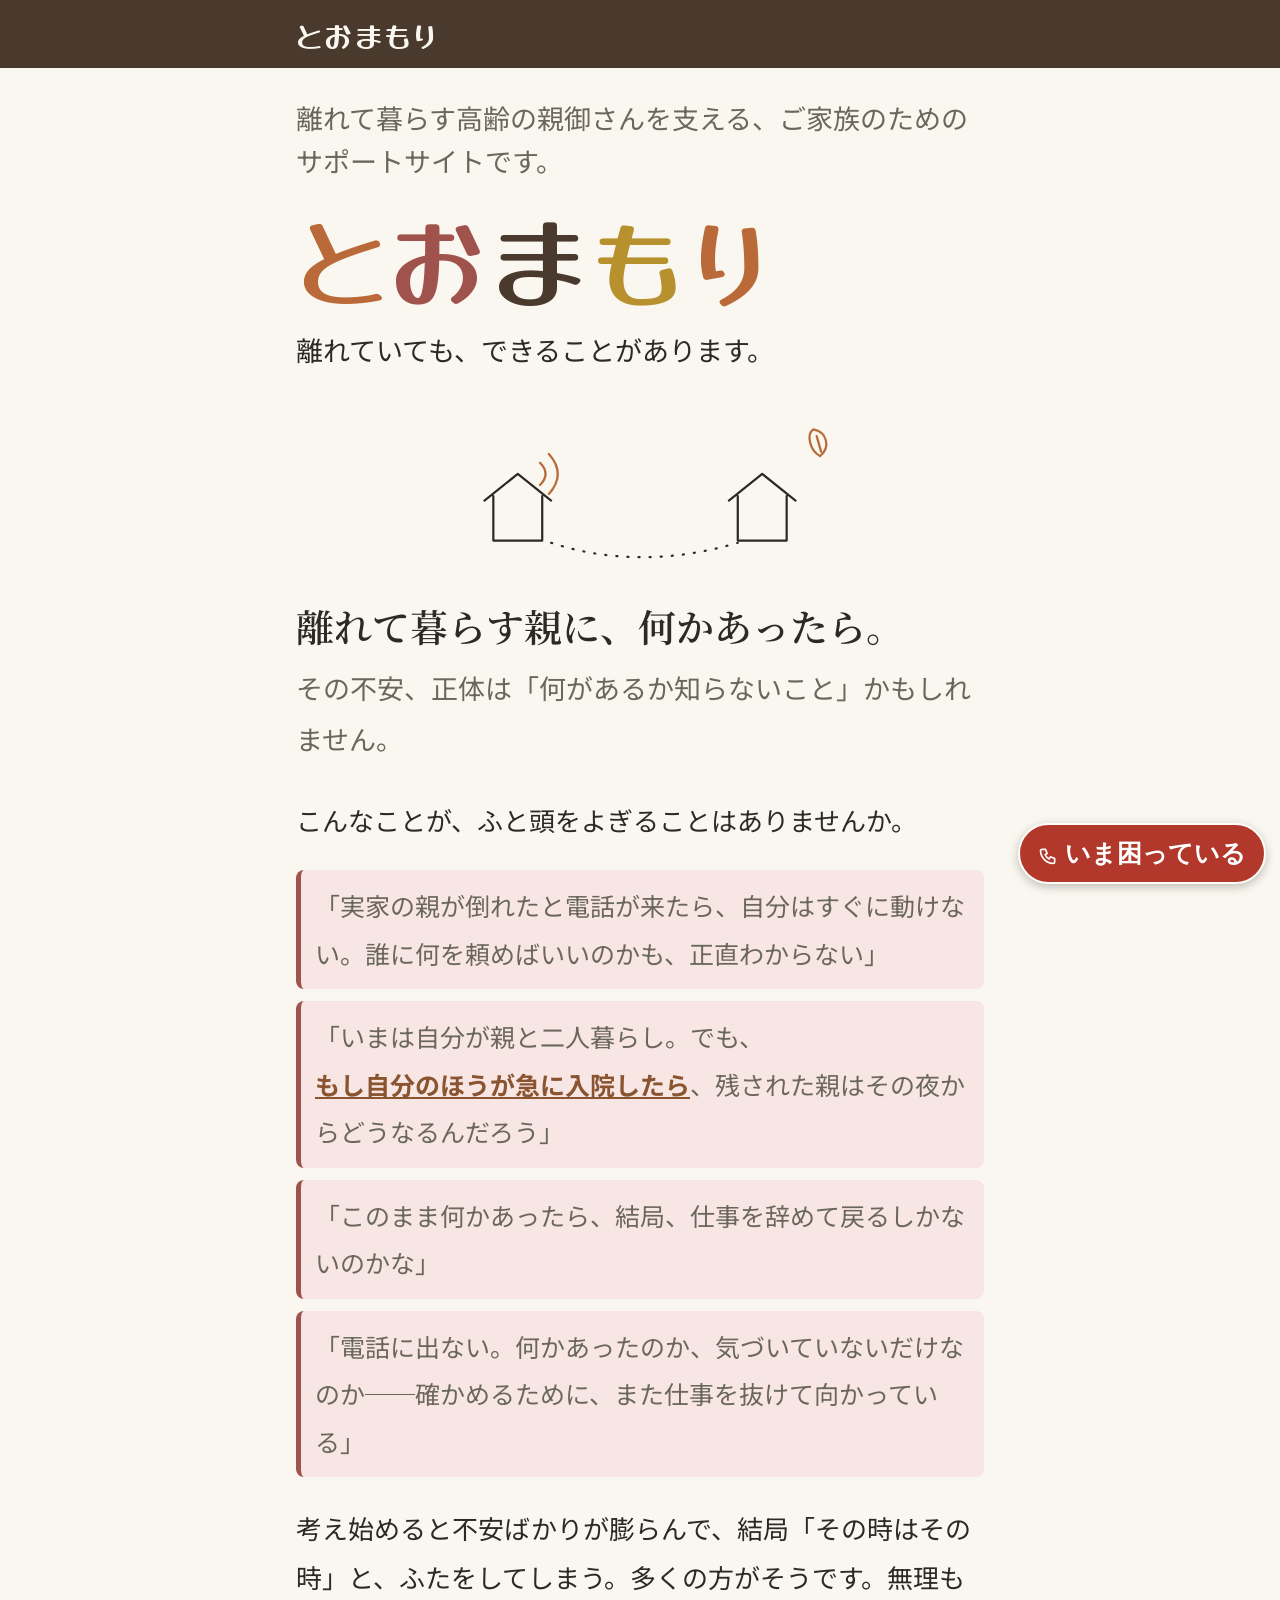
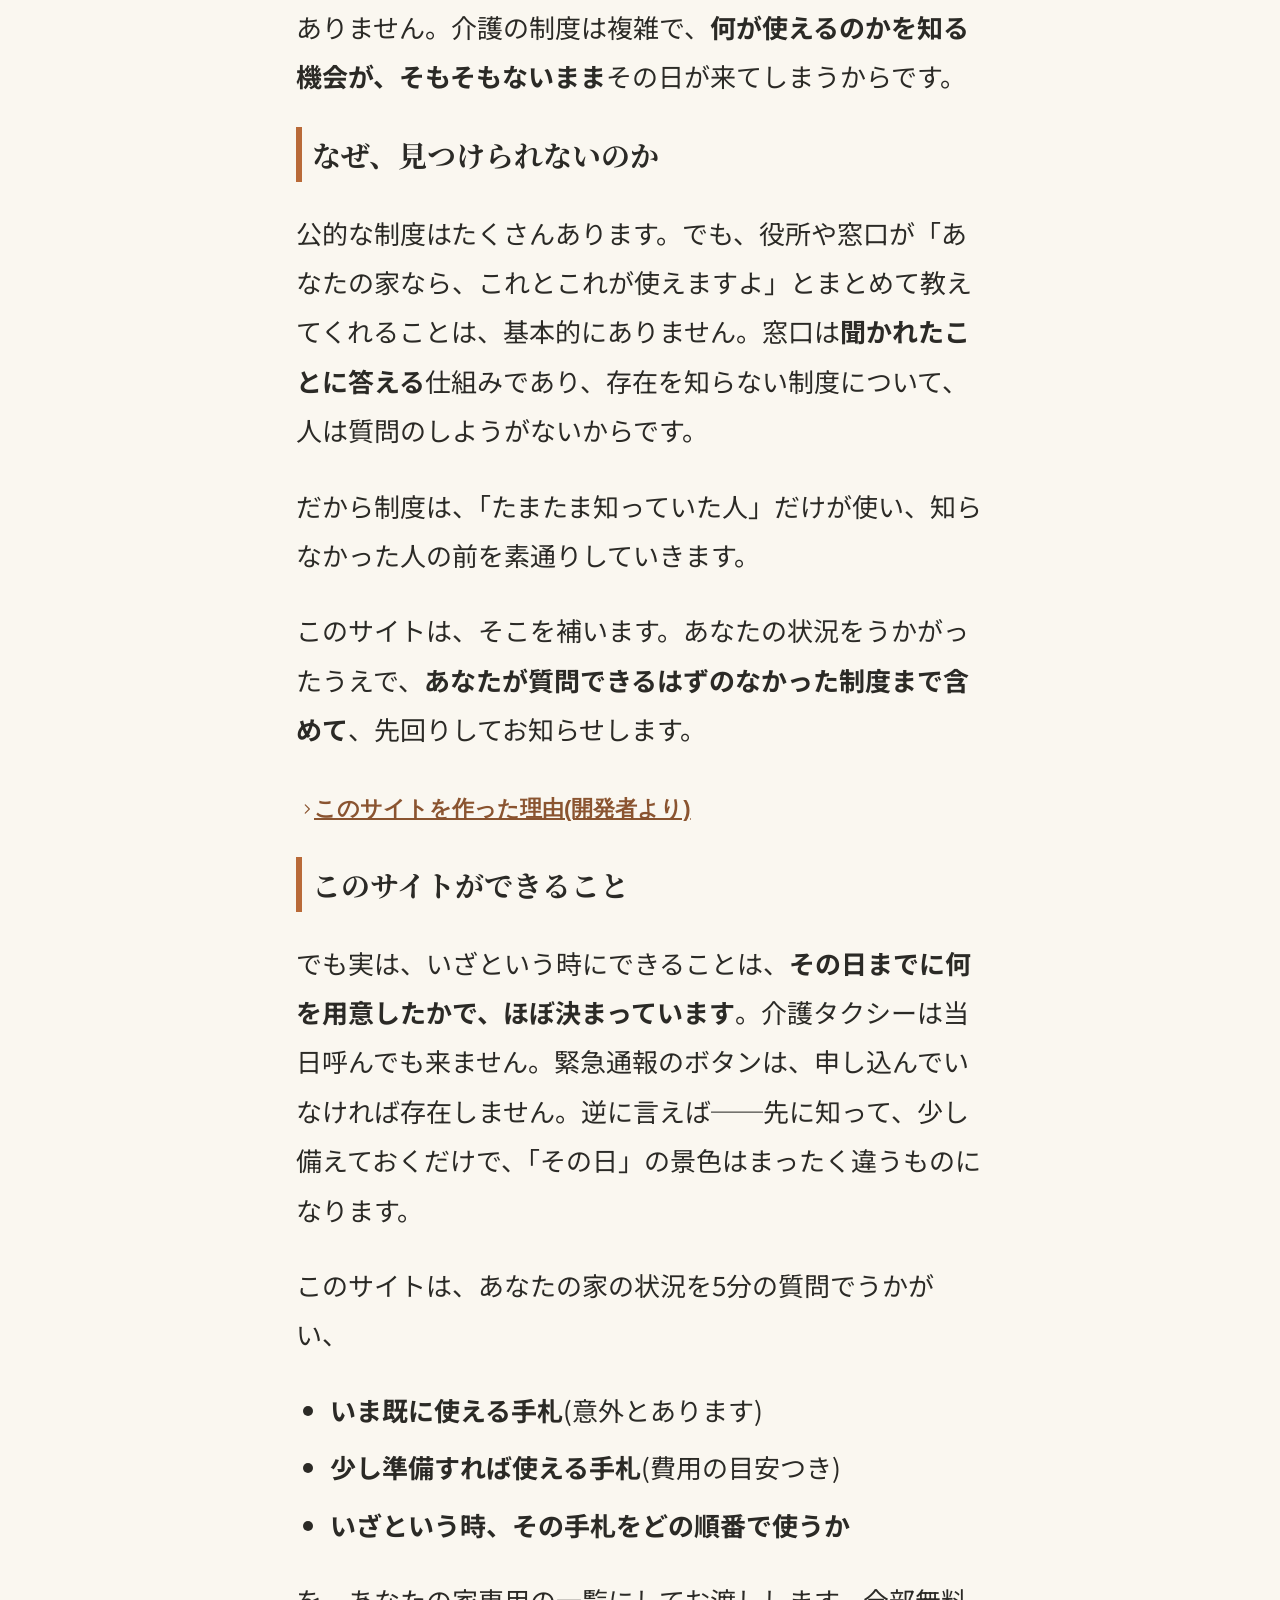
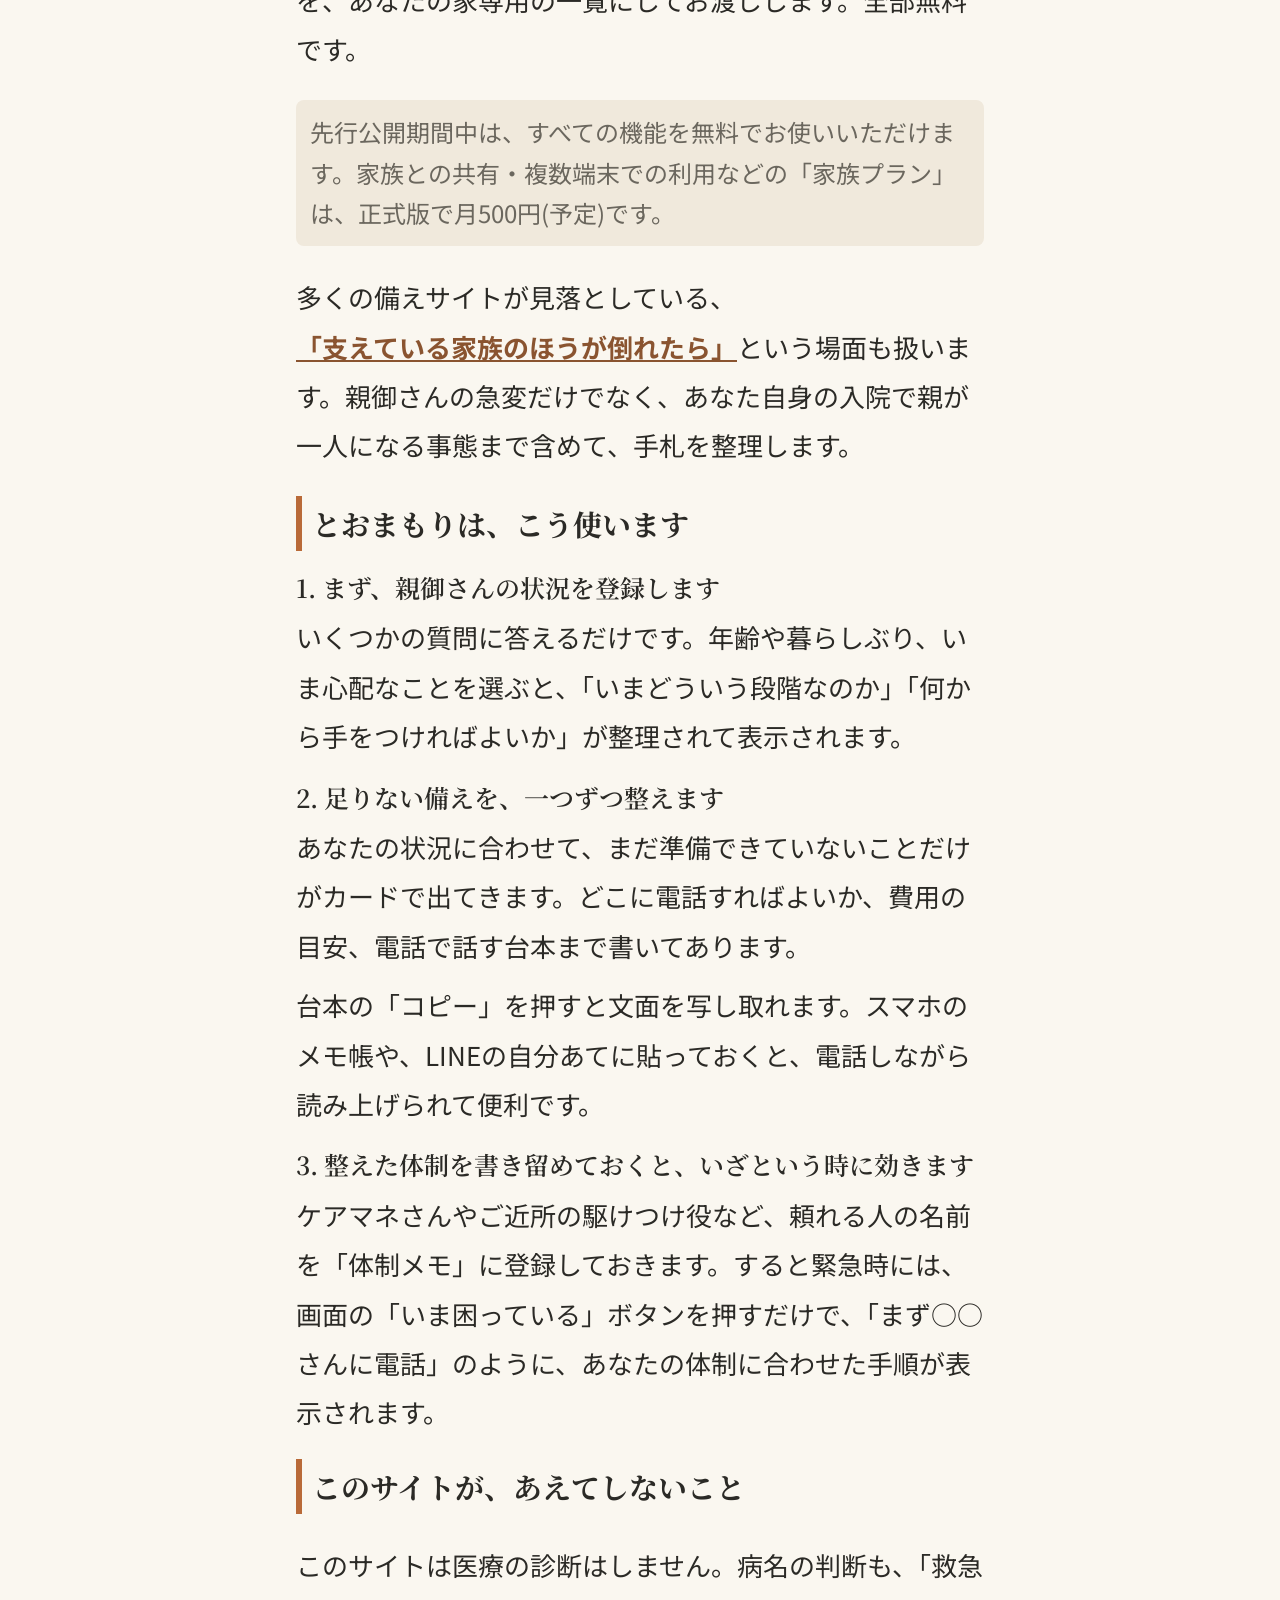
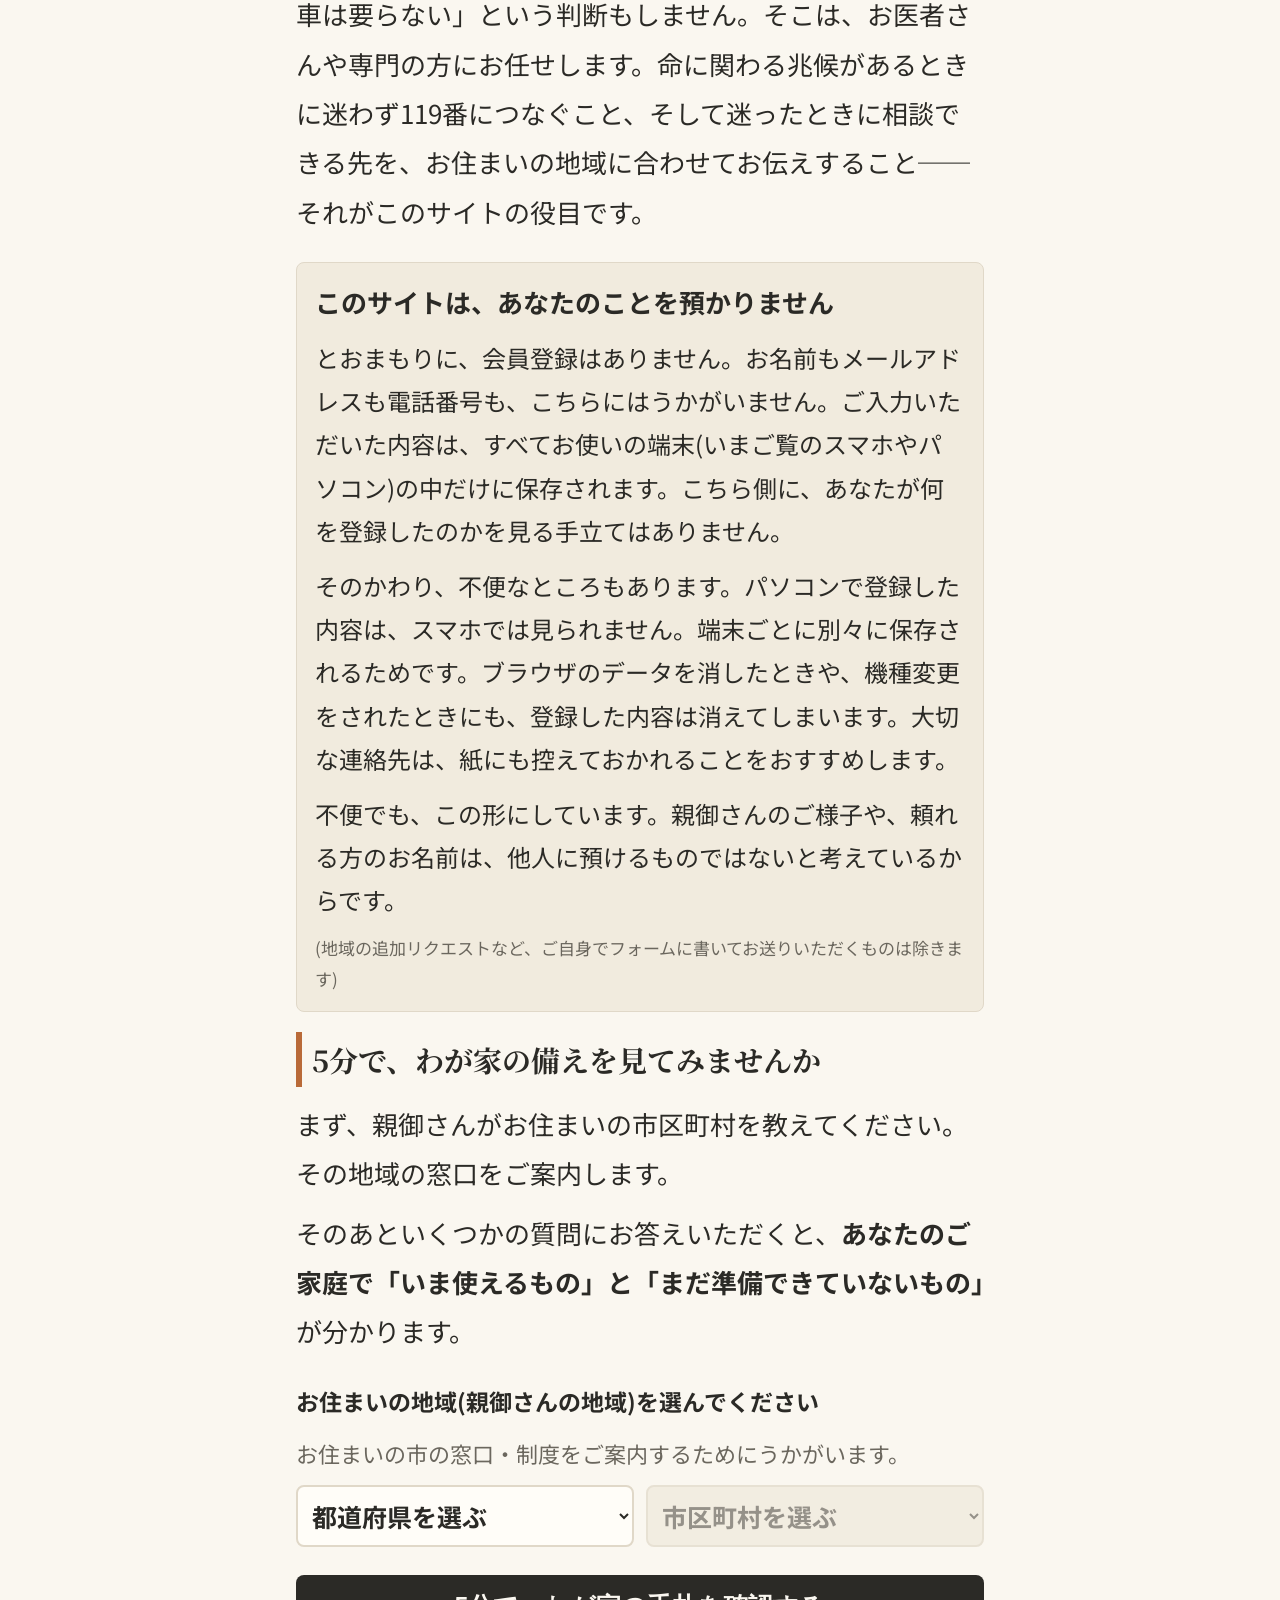
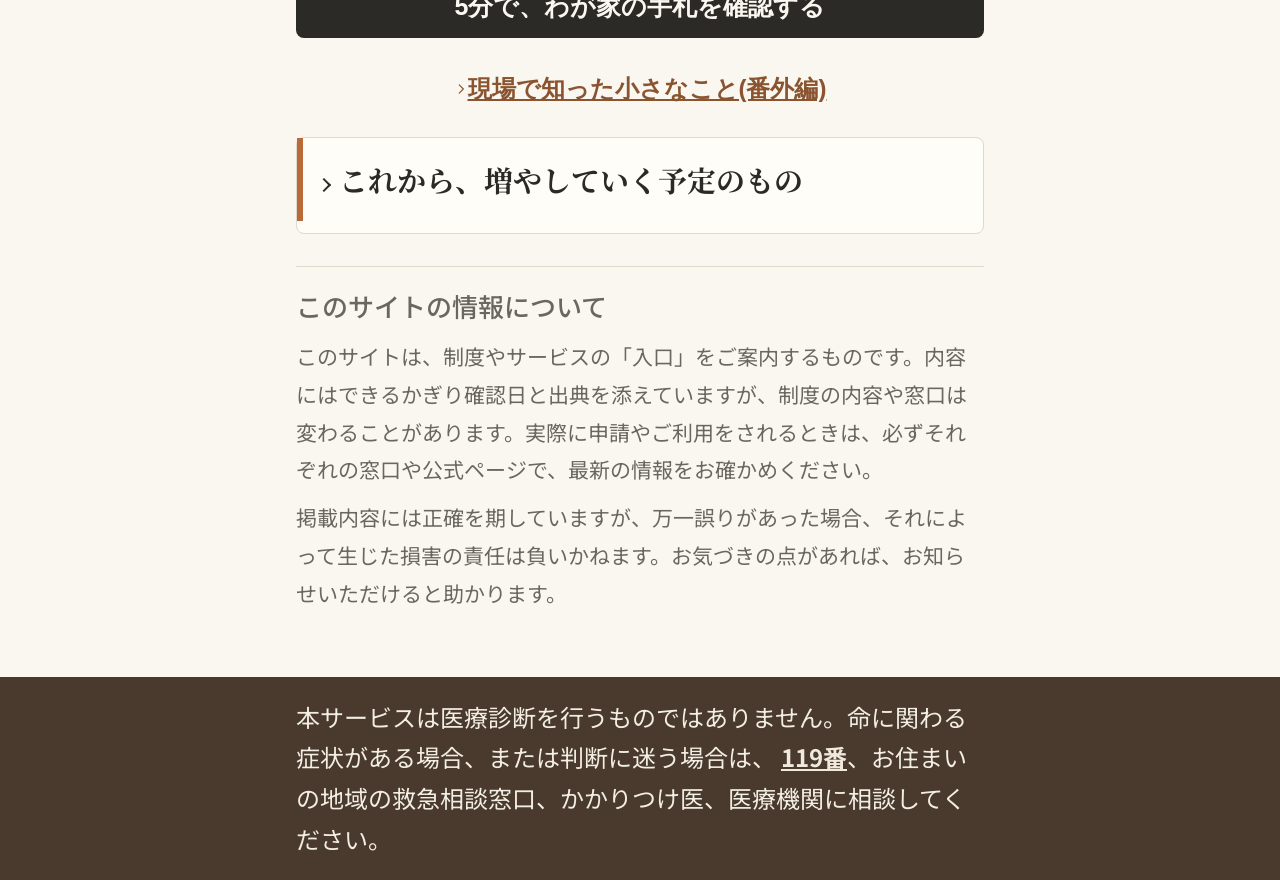
==== commit 5fa47969: "反映(dev 2d66c24): 指摘を折りたたみ、中身を22pxに - app.js: 指摘を既存の details(.fold-group)で折りたたむ。開くのは「今日できること」だけ - sty" ====
--- a/index.html
+++ b/index.html
@@ -10,7 +10,7 @@
   <link rel="preconnect" href="https://fonts.gstatic.com" crossorigin />
   <link rel="stylesheet"
     href="https://fonts.googleapis.com/css2?family=Noto+Sans+JP:wght@400;500&family=Noto+Serif+JP:wght@500&family=Yusei+Magic&display=swap" />
-  <link rel="stylesheet" href="style.css?v=3660be2b" />
+  <link rel="stylesheet" href="style.css?v=8f80e41c" />
 </head>
 <body>
   <header class="site-header">
@@ -148,8 +148,9 @@
       <!-- ロードマップ「これから、増やしていく予定のもの」(承認済み文言・一字一句変更禁止)。
            番外編リンクの後・免責の前。見出しは lp-h3、項目名は太字(strong)の小見出し。
            最終段落の「ご意見・リクエストはこちら」はリクエストフォーム(素の短縮URL)への外部リンク。 -->
-      <div class="lp-block roadmap">
-        <h3 class="lp-h3">これから、増やしていく予定のもの</h3>
+      <details class="lp-block roadmap fold-group">
+        <summary class="fold-group-h lp-h3">これから、増やしていく予定のもの</summary>
+        <div class="fold-group-body">
         <p>とおまもりは、先行公開中の、育ちざかりのサイトです。これから、次のようなものを順に加えていく予定です。足りないところを増やすのと同じくらい、間違いを直すことも続けています。</p>
         <p><strong>食事のこと</strong>──離れて暮らす親御さんの毎日の食事を、どう支えるか。配食サービスだけでなく、ヘルパーさんにお願いできることの範囲まで含めた全体像を。</p>
         <p><strong>介護度ごとの目安</strong>──要介護1、2……で、だいたいどこまでのサービスを受けられるのか。ケアマネさんと話す前の、予備知識として。</p>
@@ -158,7 +159,8 @@
         <p><strong>暮らしの道具</strong>──一人暮らしの親御さんの毎日を助けてくれる、道具のえらび方。</p>
         <p><strong>対応地域の拡充</strong>──リクエストをいただいた市区町村から、順に追加していきます。</p>
         <p>順番も内容も、皆さまの声で変わります。「これが先にほしい」「こんなものはできないか」など、<a href="https://forms.gle/yaTN1ZeADWrC4iNB9" target="_blank" rel="noopener noreferrer">ご意見・リクエストはこちら</a>からひとことお寄せください。</p>
-      </div>
+        </div>
+      </details>
 
       <!-- 免責の一節(承認済み文言・一字一句変更禁止)。トップ最下部。控えめな補助テキスト。 -->
       <section class="site-disclaimer" aria-label="このサイトの情報について">
@@ -299,7 +301,7 @@
     </div>
   </footer>
 
-  <script src="rules-engine.js?v=d4d5c194"></script>
-  <script src="app.js?v=66f72aed"></script>
+  <script src="rules-engine.js?v=e3bc2d20"></script>
+  <script src="app.js?v=cbff8747"></script>
 </body>
 </html>
--- a/style.css
+++ b/style.css
@@ -583,6 +583,21 @@
   border-radius: var(--radius); padding: 12px 16px; margin: 8px 0 20px;
 }
 .summary-line strong { color: var(--primary); font-size: 32px; }
+
+/* 指摘(要約行の直下)。文字サイズ・色は既存の本文と同じものを使い、新しい大きさは作らない。
+   見出し=card-sec-h と同じ26px/accent、本文=card-p と同じ25px、
+   事実=prereq-hint と同じうすめ墨。左の飾りは group-h と同じ柿の罫。 */
+.findings { margin: 0 0 22px; }
+/* 折りたたみは既存の .fold-group をそのまま使う(見出しの開閉マークと 44px のタップ領域も既存のまま)。
+   並べたときに境目が分かるよう、間隔だけ足す。 */
+.finding-fold { margin-bottom: 10px; }
+.finding-fold:last-child { margin-bottom: 0; }
+.finding { border-left: 4px solid var(--color-kaki); padding-left: 12px; }
+.finding-h { font-size: 28px; font-weight: 800; margin: 0 0 6px; }
+/* 見出しは拾い読みする場所、中身は読む場所。中身だけ一段小さくする(22px は既存の補助テキストと同じ) */
+.finding-fact { font-size: 22px; color: var(--color-ink-soft); margin: 0 0 8px; }
+.finding-action { font-size: 22px; margin: 0 0 4px; }
+
 .group { margin-bottom: 26px; }
 .group-h {
   font-size: 29px; margin: 0 0 6px; color: var(--accent);
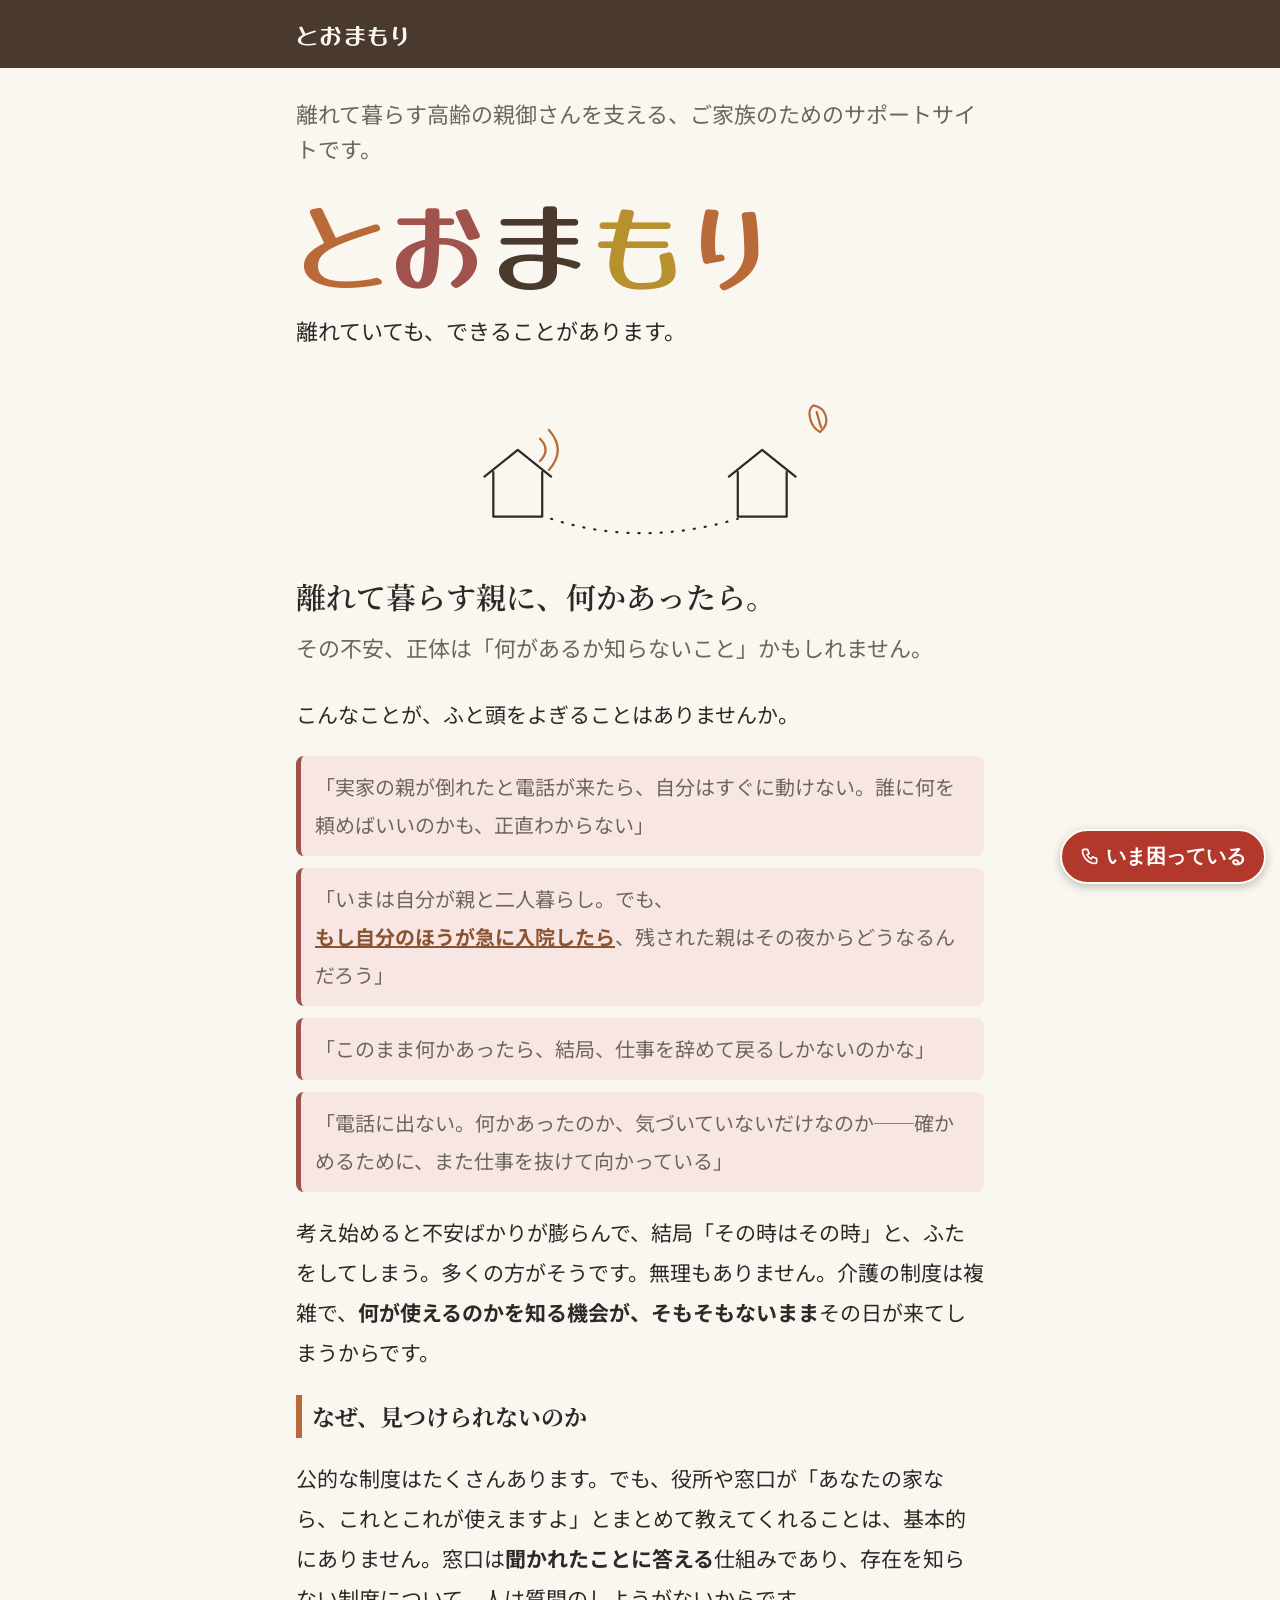
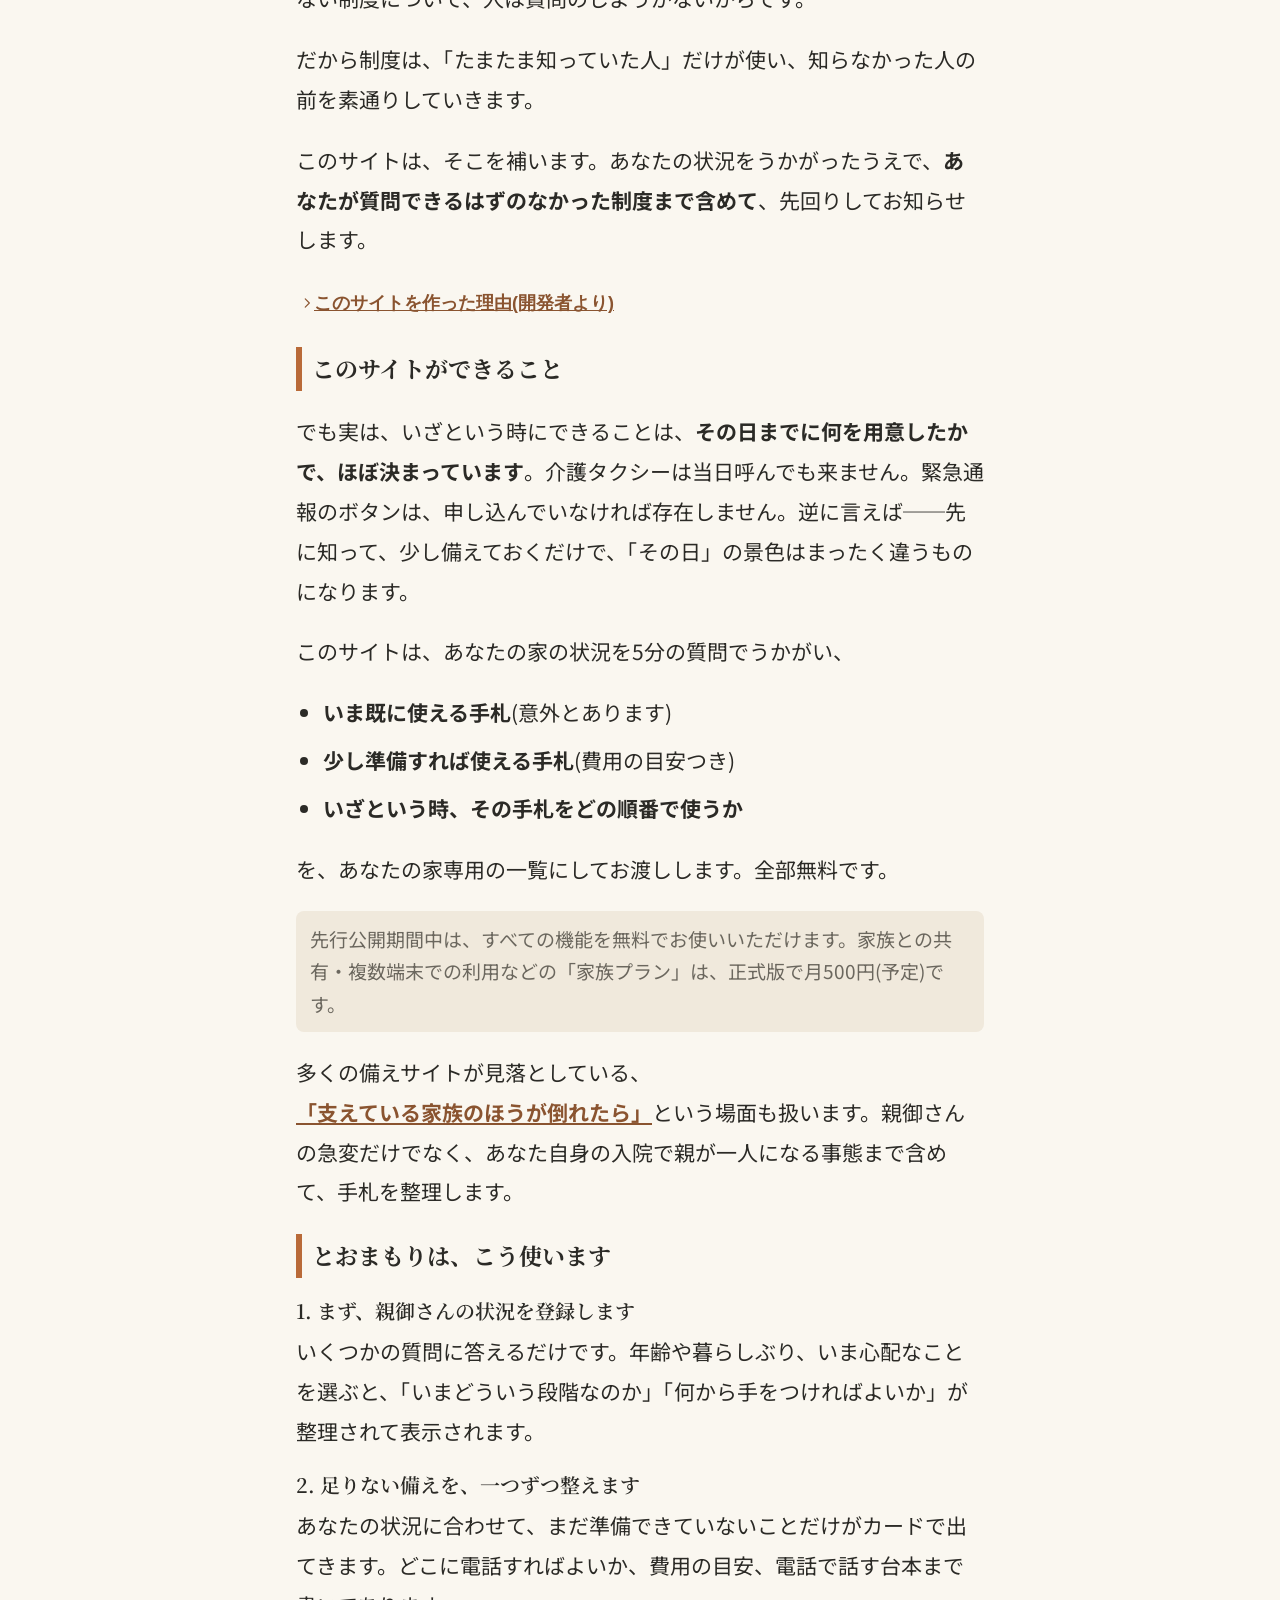
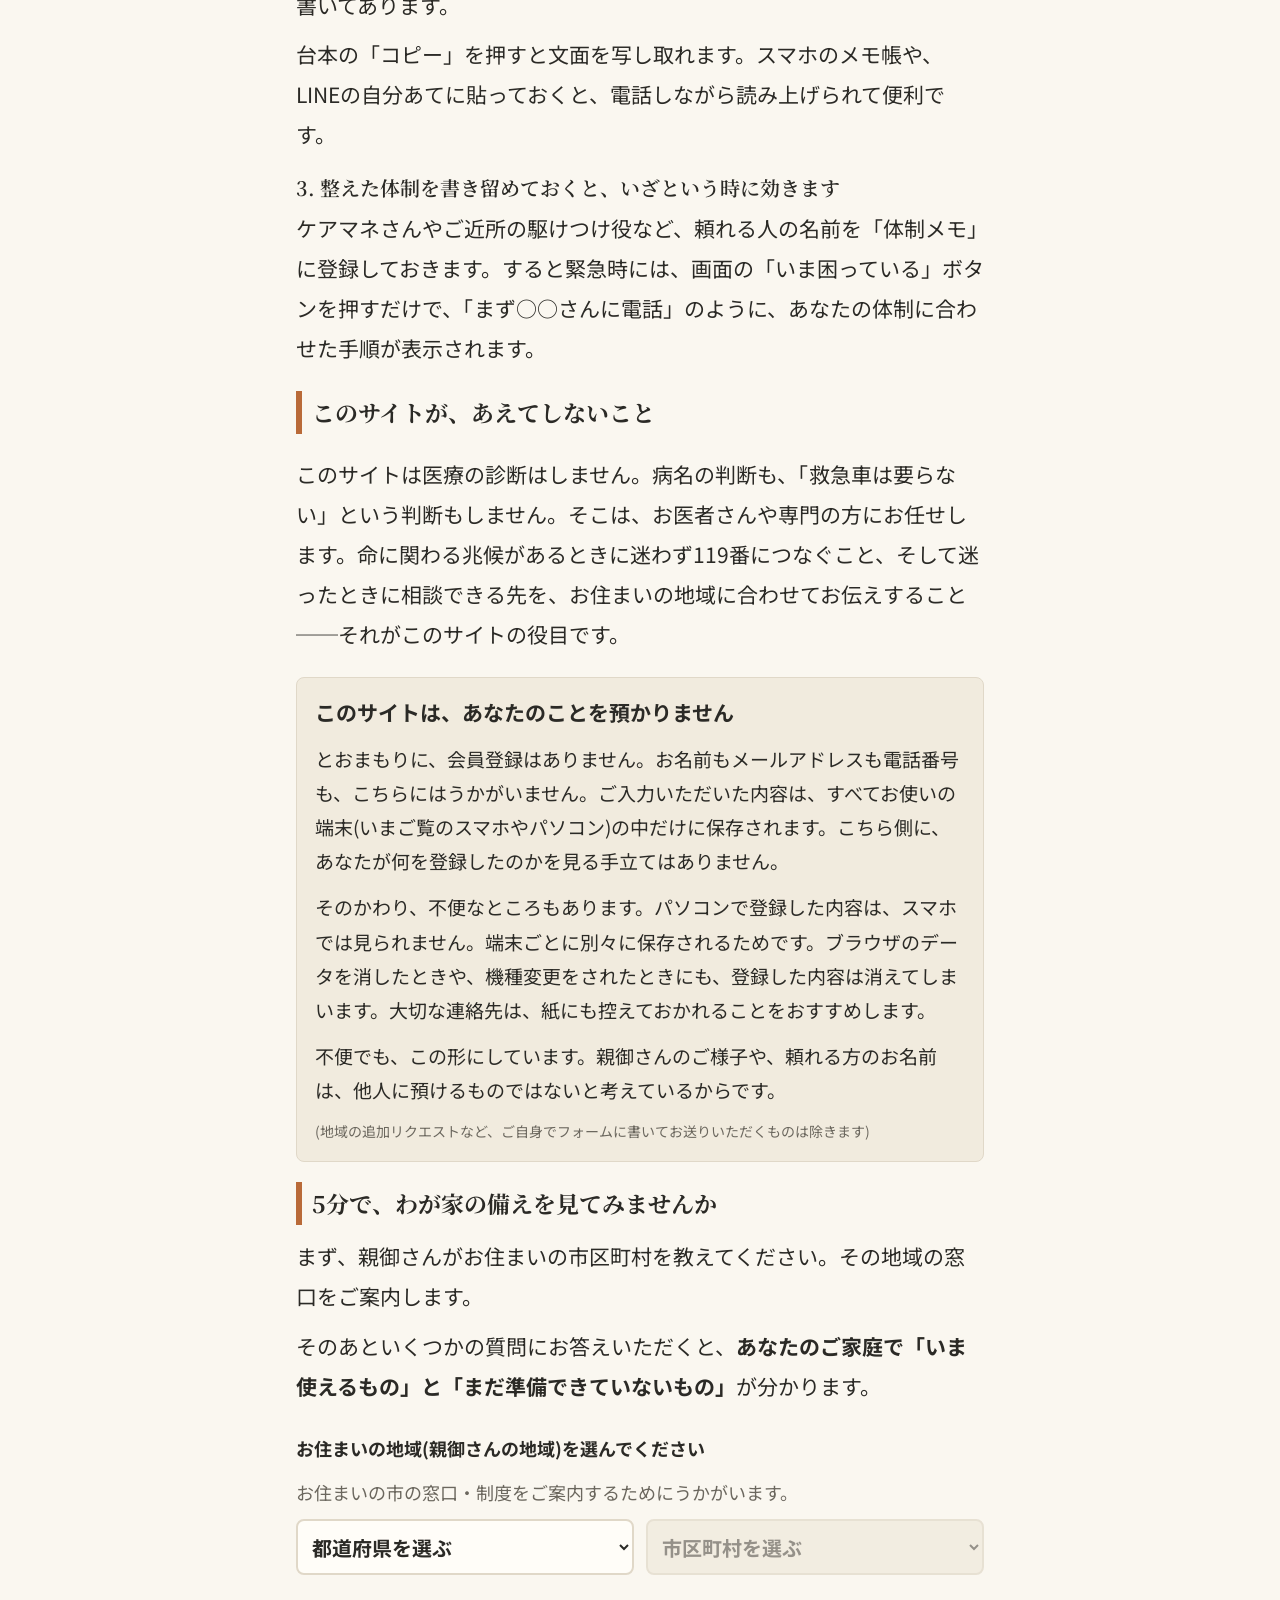
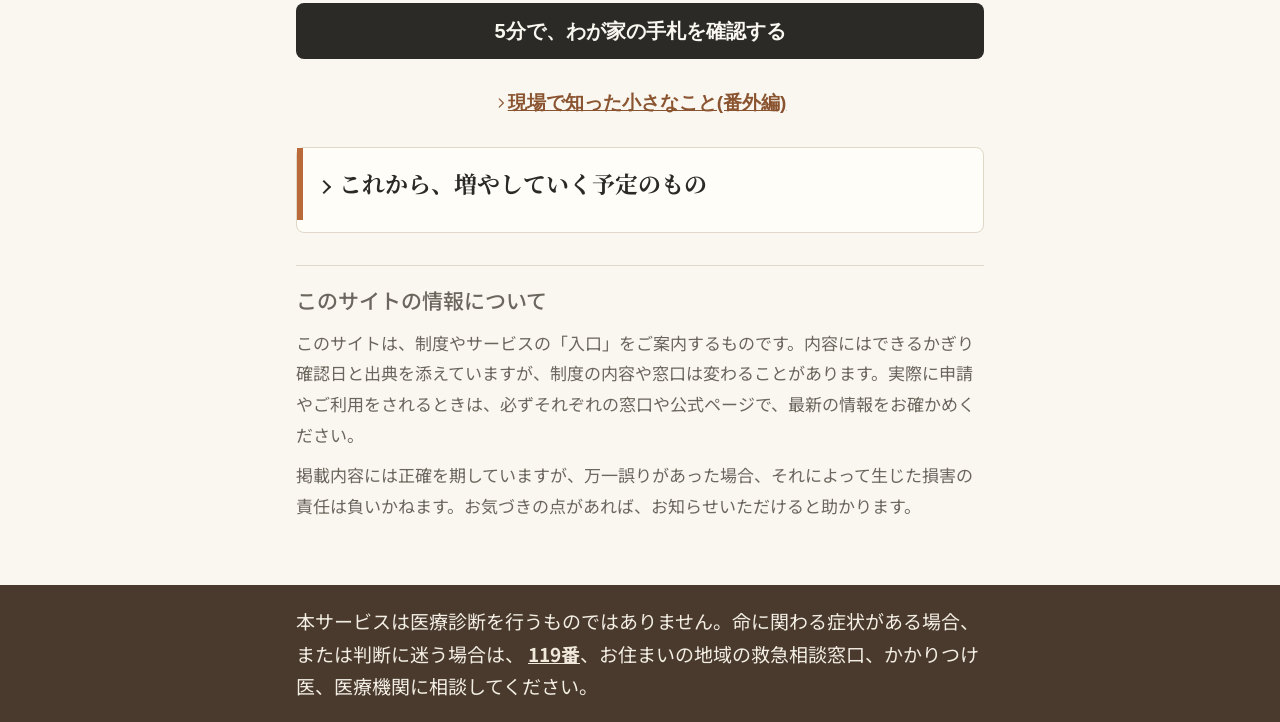
==== commit 9a93b11b: "反映(dev 86add0d): 文字サイズを一律 x0.8 に(body 26→21px) style.css の font-size 144宣言を全数走査し、一律 x0.8(四捨五入・下限14px" ====
--- a/index.html
+++ b/index.html
@@ -10,7 +10,7 @@
   <link rel="preconnect" href="https://fonts.gstatic.com" crossorigin />
   <link rel="stylesheet"
     href="https://fonts.googleapis.com/css2?family=Noto+Sans+JP:wght@400;500&family=Noto+Serif+JP:wght@500&family=Yusei+Magic&display=swap" />
-  <link rel="stylesheet" href="style.css?v=8f80e41c" />
+  <link rel="stylesheet" href="style.css?v=6085679f" />
 </head>
 <body>
   <header class="site-header">
@@ -302,6 +302,6 @@
   </footer>
 
   <script src="rules-engine.js?v=e3bc2d20"></script>
-  <script src="app.js?v=cbff8747"></script>
+  <script src="app.js?v=8878ad03"></script>
 </body>
 </html>
--- a/style.css
+++ b/style.css
@@ -72,7 +72,7 @@
 body {
   margin: 0;
   font-family: var(--font-body);
-  font-size: 26px;
+  font-size: 21px;
   line-height: 1.9;
   color: var(--fg);
   background: var(--bg);
@@ -100,7 +100,7 @@
   color: var(--color-bg);
   padding: 12px 0;
 }
-.site-title { font-size: 32px; margin: 0; font-weight: 400; line-height: 1.2; }
+.site-title { font-size: 26px; margin: 0; font-weight: 400; line-height: 1.2; }
 .site-title-btn {
   font: inherit; font-family: var(--font-logo); color: inherit;
   letter-spacing: 0.04em;
@@ -115,14 +115,14 @@
   color: #F3EEE3;
   padding: 20px 0;
 }
-.disclaimer { font-size: 24px; margin: 0; line-height: 1.7; }
+.disclaimer { font-size: 19px; margin: 0; line-height: 1.7; }
 .disclaimer a { color: #F0E9DC; font-weight: 700; }
 
 /* 「← 戻る」帯(ヘッダーの下・トップ以外の全画面 / 仕様4.3 §4-2) */
 .back-bar { border-bottom: 1px solid var(--color-line); background: var(--color-bg); }
 .btn-global-back {
   font: inherit;
-  font-size: 24px;
+  font-size: 19px;
   color: var(--color-ink);
   background: none;
   border: none;
@@ -142,15 +142,15 @@
 .hidden { display: none !important; }
 
 /* ---- トップ ---- */
-.lead { font-size: 29px; }
-.note { color: var(--fg-muted); font-size: 23px; }
+.lead { font-size: 23px; }
+.note { color: var(--fg-muted); font-size: 18px; }
 
 .privacy-box {
   background: var(--accent-light);
   border: 1px solid var(--color-line);
   border-radius: var(--radius);
   padding: 14px 16px;
-  font-size: 24px;
+  font-size: 19px;
   margin: 20px 0;
 }
 
@@ -158,18 +158,18 @@
    見出しは lp-h3(20px)より一段小さく、本文は読みやすい大きさ。最終行は補助テキスト(小さめ・うすめ墨)。 */
 .privacy-box--about { padding: 16px 18px; line-height: 1.8; }
 .privacy-box--about .privacy-h {
-  font-size: 26px; font-weight: 700; color: var(--color-ink); margin: 0 0 10px;
-}
-.privacy-box--about p { font-size: 24px; margin: 0 0 12px; }
+  font-size: 21px; font-weight: 700; color: var(--color-ink); margin: 0 0 10px;
+}
+.privacy-box--about p { font-size: 19px; margin: 0 0 12px; }
 .privacy-box--about p:last-child { margin-bottom: 0; }
-.privacy-box--about .privacy-aside { font-size: 17px; color: var(--color-ink-soft); }
+.privacy-box--about .privacy-aside { font-size: 14px; color: var(--color-ink-soft); }
 
 .field { margin: 24px 0; }
 .field-label {
   display: block;
   font-weight: 700;
   margin-bottom: 10px;
-  font-size: 23px;
+  font-size: 18px;
 }
 .area-choices { display: flex; gap: 12px; flex-wrap: wrap; }
 /* 全国の都道府県 → 市区町村(仕様4.3 §2-1) */
@@ -177,7 +177,7 @@
   flex: 1 1 45%;
   min-height: 56px;
   min-width: 140px;
-  font-size: 25px;
+  font-size: 20px;
   font-weight: 700;
   font-family: inherit;
   color: var(--accent);
@@ -188,8 +188,8 @@
   padding: 10px;
 }
 .area-select:disabled { color: var(--color-ink-soft); background: var(--color-bg-section); cursor: not-allowed; }
-.area-reason { font-size: 22px; color: var(--fg-muted); margin: 0 0 10px; }
-.area-help { font-size: 22px; color: var(--fg-muted); margin-top: 8px; }
+.area-reason { font-size: 18px; color: var(--fg-muted); margin: 0 0 10px; }
+.area-help { font-size: 18px; color: var(--fg-muted); margin-top: 8px; }
 
 /* 選択した市区町村の案内(整備済み/未整備) */
 .area-notice {
@@ -199,7 +199,7 @@
   border-left: 6px solid var(--color-kaki);
   border-radius: var(--radius);
   background: var(--color-soft);
-  font-size: 24px;
+  font-size: 19px;
   line-height: 1.9;
 }
 .area-notice p { margin: 0 0 12px; }
@@ -210,28 +210,28 @@
 /* #7119 の地域状態ブロック(カード先頭)。番号/受付時間・確認案内・note を控えめな囲みで。 */
 .sharp7119-state {
   background: var(--color-soft); border-left: 4px solid var(--color-kaki);
-  border-radius: 6px; padding: 12px 16px; margin: 0 0 14px; font-size: 25px; line-height: 1.9;
+  border-radius: 6px; padding: 12px 16px; margin: 0 0 14px; font-size: 20px; line-height: 1.9;
 }
 .sharp7119-state p { margin: 0 0 8px; }
 .sharp7119-state p:last-child { margin-bottom: 0; }
-.sharp7119-state .s7-alt, .sharp7119-state .s7-note { font-size: 17px; color: var(--color-ink-soft); }
+.sharp7119-state .s7-alt, .sharp7119-state .s7-note { font-size: 14px; color: var(--color-ink-soft); }
 .sharp7119-state a { color: var(--color-kaki-text); font-weight: 700; }
 .area-notice a { color: var(--color-kaki-text); font-weight: 400; }
 /* 地域の窓口一覧(表示3段階の中段)。既存 area-notice の囲みをそのまま使う。 */
-.area-notice .area-win-h { font-weight: 700; color: var(--color-ink); font-size: 26px; margin: 0 0 8px; }
+.area-notice .area-win-h { font-weight: 700; color: var(--color-ink); font-size: 21px; margin: 0 0 8px; }
 .area-win-list { margin: 12px 0; }
 .area-win-list li { margin-bottom: 16px; }
-.area-notice .area-win-date { font-size: 17px; color: var(--color-ink-soft); }
+.area-notice .area-win-date { font-size: 14px; color: var(--color-ink-soft); }
 /* 電話確認済みの窓口(項目ごとに詳細+窓口+確認日を統合表示)。ブロック間に明確な間を入れる。 */
 .area-win-verified { margin: 0 0 24px; padding-bottom: 20px; border-bottom: 1px solid var(--color-line); }
 .area-win-verified:last-child { border-bottom: none; }
 .area-win-verified .area-win-label { display: block; font-weight: 700; color: var(--color-ink); margin: 0 0 8px; }
-.area-win-detail { margin: 0 0 10px; font-size: 26px; }
-.area-win-contact { margin: 10px 0 0; font-size: 25px; color: var(--color-ink); }
-.area-win-confirmed { margin: 10px 0 0; font-size: 17px; color: var(--color-ink-soft); }
+.area-win-detail { margin: 0 0 10px; font-size: 21px; }
+.area-win-contact { margin: 10px 0 0; font-size: 20px; color: var(--color-ink); }
+.area-win-confirmed { margin: 10px 0 0; font-size: 14px; color: var(--color-ink-soft); }
 /* 市窓口の折りたたみ(県窓口と同じ体裁)。既定は閉じた状態。中身の上下余白を広げる。 */
 .area-win-section { margin: 6px 0 10px; }
-.area-win-section > summary.area-win-summary { cursor: pointer; font-weight: 700; color: var(--color-ink); padding: 10px 0; font-size: 26px; }
+.area-win-section > summary.area-win-summary { cursor: pointer; font-weight: 700; color: var(--color-ink); padding: 10px 0; font-size: 21px; }
 .area-win-body { padding: 12px 0 6px; }
 /* 調べた内容(費用・条件)を主役にし、公式ページへのリンクは末尾に控えめに置く(太字→標準・余白で分離)。 */
 .area-win-official { margin: 12px 0 0; }
@@ -251,15 +251,15 @@
 }
 /* 都道府県レイヤーの他7項目(折りたたみの節)。窓口一覧の直下。中身の余白を広げる。 */
 .pref-section { margin-top: 18px; border-top: 1px solid var(--color-line, #e3ddd0); padding-top: 14px; }
-.pref-section > summary.pref-section-h { cursor: pointer; font-weight: 700; color: var(--color-ink); padding: 10px 0; font-size: 26px; }
+.pref-section > summary.pref-section-h { cursor: pointer; font-weight: 700; color: var(--color-ink); padding: 10px 0; font-size: 21px; }
 .pref-section-body { padding: 12px 0 6px; }
 .pref-section-intro { color: var(--color-ink-soft); margin: 6px 0 16px; }
 .pref-item { margin: 0 0 24px; padding: 16px 0 0; border-top: 1px dashed var(--color-line, #e3ddd0); }
-.pref-item-h { font-size: 26px; font-weight: 700; color: var(--color-ink); margin: 0 0 8px; }
-.pref-item-p { font-size: 24px; margin: 0 0 8px; }
+.pref-item-h { font-size: 21px; font-weight: 700; color: var(--color-ink); margin: 0 0 8px; }
+.pref-item-p { font-size: 19px; margin: 0 0 8px; }
 .pref-item-name { margin: 10px 0 4px; font-weight: 700; }
-.pref-item-tel, .pref-item-hours { margin: 6px 0; font-size: 25px; }
-.pref-item-date { font-size: 17px; color: var(--color-ink-soft); margin: 6px 0 0; }
+.pref-item-tel, .pref-item-hours { margin: 6px 0; font-size: 20px; }
+.pref-item-date { font-size: 14px; color: var(--color-ink-soft); margin: 6px 0 0; }
 .pref-item-notfound { margin: 8px 0 0; color: var(--color-ink-soft); }
 /* 地域選択の前後で診断へ橋を架ける2ブロック(A: 常時 / B: 地域選択時のみ) */
 .bridge-a { margin: 20px 0 12px; }
@@ -296,7 +296,7 @@
   gap: 8px;
   min-height: 52px;
   padding: 12px 16px;
-  font-size: 25px;
+  font-size: 20px;
   font-weight: 700;
   border-radius: var(--radius);
   border: 2px solid transparent;
@@ -353,26 +353,26 @@
   display: flex;
   justify-content: space-between;
   margin-top: 8px;
-  font-size: 22px;
+  font-size: 18px;
   color: var(--fg-muted);
 }
 .progress-block { font-weight: 700; color: var(--accent); }
 
 .question-area { min-height: 160px; }
 .q-text {
-  font-size: 32px;
+  font-size: 26px;
   font-weight: 700;
   line-height: 1.6;
   margin: 8px 0 20px;
 }
-.q-hint { font-size: 22px; color: var(--fg-muted); margin: -12px 0 18px; }
+.q-hint { font-size: 18px; color: var(--fg-muted); margin: -12px 0 18px; }
 
 .options { display: flex; flex-direction: column; gap: 12px; }
 .opt-btn {
   min-height: 56px;
   width: 100%;
   text-align: left;
-  font-size: 27px;
+  font-size: 22px;
   font-weight: 600;
   padding: 12px 18px;
   background: var(--card);
@@ -395,7 +395,7 @@
   border-radius: var(--radius);
   background: var(--card);
   cursor: pointer;
-  font-size: 27px;
+  font-size: 22px;
 }
 .multi-opt.checked { border-color: var(--accent); background: var(--accent-light); }
 .multi-opt input { width: 24px; height: 24px; accent-color: var(--accent); }
@@ -405,13 +405,13 @@
 
 /* ---- 結果 ---- */
 .result-h2 {
-  font-size: 32px;
+  font-size: 26px;
   margin: 32px 0 14px;
   padding-bottom: 8px;
   border-bottom: 3px solid var(--color-kaki); /* 見出しの小飾り=柿(仕様8-2) */
   color: var(--accent);
 }
-.result-intro { font-size: 27px; }
+.result-intro { font-size: 22px; }
 
 .scenario-list { display: flex; flex-direction: column; gap: 12px; }
 .scenario-item {
@@ -419,13 +419,13 @@
   border-left: 6px solid var(--primary);
   border-radius: 8px;
   padding: 14px 16px;
-  font-size: 27px;
+  font-size: 22px;
   box-shadow: 0 1px 3px rgba(0, 0, 0, 0.06);
 }
 
 .cost-section { margin-bottom: 24px; }
 .cost-title {
-  font-size: 28px;
+  font-size: 22px;
   font-weight: 700;
   padding: 8px 14px;
   border-radius: 8px;
@@ -446,7 +446,7 @@
   box-shadow: 0 1px 3px rgba(0, 0, 0, 0.05);
 }
 .plan-card ul { margin: 0; padding-left: 1.2em; }
-.plan-card li { margin-bottom: 10px; font-size: 25px; }
+.plan-card li { margin-bottom: 10px; font-size: 20px; }
 .plan-card li:last-child { margin-bottom: 0; }
 .plan-card a[href^="tel:"] {
   font-weight: 700;
@@ -457,7 +457,7 @@
   margin-top: 12px;
   padding-top: 10px;
   border-top: 1px dashed var(--border);
-  font-size: 16px;
+  font-size: 14px;
   color: var(--fg-muted);
 }
 .checked-note span { display: inline-block; margin-right: 12px; }
@@ -466,7 +466,7 @@
   background: var(--accent-light);
   border-radius: var(--radius);
   padding: 16px;
-  font-size: 25px;
+  font-size: 20px;
 }
 
 /* 家族共有テキスト */
@@ -474,7 +474,7 @@
 .share-text {
   width: 100%;
   min-height: 220px;
-  font-size: 22px;
+  font-size: 18px;
   line-height: 1.7;
   padding: 14px;
   border: 2px solid var(--border);
@@ -485,7 +485,7 @@
   resize: vertical;
 }
 .share-actions { margin-top: 12px; }
-.copy-status { margin-left: 12px; color: var(--ok); font-weight: 700; font-size: 24px; }
+.copy-status { margin-left: 12px; color: var(--ok); font-weight: 700; font-size: 19px; }
 
 /* 保存・削除 */
 .result-footer { margin-top: 36px; }
@@ -512,8 +512,8 @@
 }
 /* 定義の一行(題字の上)とタグライン(題字の下)。
    文字サイズは18pxで統一し、主従は色(うすめ墨 / 墨)で付ける */
-.hero-define { font-size: 27px; color: var(--color-ink-soft); margin: 0 0 6px; line-height: 1.6; }
-.hero-tagline { font-size: 27px; color: var(--color-ink); margin: 0 0 14px; line-height: 1.5; }
+.hero-define { font-size: 22px; color: var(--color-ink-soft); margin: 0 0 6px; line-height: 1.6; }
+.hero-tagline { font-size: 22px; color: var(--color-ink); margin: 0 0 14px; line-height: 1.5; }
 
 /* 題字: 生成りの上に一文字ずつ色を置く。色は :root の --logo-c1..c5 が唯一の定義元 */
 .hero-logo {
@@ -537,22 +537,22 @@
   margin-bottom: 14px;
 }
 .hero-illus svg { display: block; width: 100%; height: 100%; }
-.hero-title { font-size: 38px; font-weight: 600; margin: 0 0 10px; line-height: 1.4; }
-.hero-sub { font-size: 27px; margin: 0; color: var(--color-ink-soft); }
+.hero-title { font-size: 30px; font-weight: 600; margin: 0 0 10px; line-height: 1.4; }
+.hero-sub { font-size: 22px; margin: 0; color: var(--color-ink-soft); }
 .lp-block { margin: 22px 0; }
 .lp-h3 {
-  font-size: 29px; color: var(--accent); margin: 0 0 12px;
+  font-size: 23px; color: var(--accent); margin: 0 0 12px;
   border-left: 6px solid var(--color-kaki); padding-left: 10px; /* 小飾り=柿(仕様8-2) */
 }
 .lp-quote {
   background: var(--color-sakura-soft); border-left: 5px solid var(--color-sakura); /* 共感=桜(仕様8-3) */
   border-radius: 8px; padding: 12px 14px; margin: 12px 0;
-  font-size: 25px; color: var(--fg-muted);
+  font-size: 20px; color: var(--fg-muted);
 }
 /* 使い方の小節。既存トップの小節(.lp-block + .lp-h3)と同じ扱い。
    手順見出しは明朝(上の見出しセレクタに .howto-step を含めてある) */
 .howto-step {
-  font-size: 25px;
+  font-size: 20px;
   font-weight: 600;
   color: var(--color-ink);
   margin: 18px 0 6px;
@@ -565,11 +565,11 @@
    免責の前に来るため控えめすぎない体裁: 項目名(strong)は太字の小見出し程度に。 */
 .roadmap p { margin: 0 0 12px; }
 .roadmap p:last-child { margin-bottom: 0; }
-.roadmap p strong { font-size: 27px; color: var(--color-ink); }
+.roadmap p strong { font-size: 22px; color: var(--color-ink); }
 
 /* 価格の予定表記(仕様4.3 §3) */
 .pricing-note {
-  font-size: 24px; color: var(--color-ink-soft);
+  font-size: 19px; color: var(--color-ink-soft);
   background: var(--color-bg-section); border-radius: var(--radius);
   padding: 12px 14px; margin: 12px 0 0; line-height: 1.7;
 }
@@ -579,10 +579,10 @@
 
 /* ================= 手札一覧(平時ビュー) ================= */
 .summary-line {
-  font-size: 28px; background: var(--accent-light);
+  font-size: 22px; background: var(--accent-light);
   border-radius: var(--radius); padding: 12px 16px; margin: 8px 0 20px;
 }
-.summary-line strong { color: var(--primary); font-size: 32px; }
+.summary-line strong { color: var(--primary); font-size: 26px; }
 
 /* 指摘(要約行の直下)。文字サイズ・色は既存の本文と同じものを使い、新しい大きさは作らない。
    見出し=card-sec-h と同じ26px/accent、本文=card-p と同じ25px、
@@ -593,18 +593,18 @@
 .finding-fold { margin-bottom: 10px; }
 .finding-fold:last-child { margin-bottom: 0; }
 .finding { border-left: 4px solid var(--color-kaki); padding-left: 12px; }
-.finding-h { font-size: 28px; font-weight: 800; margin: 0 0 6px; }
+.finding-h { font-size: 22px; font-weight: 800; margin: 0 0 6px; }
 /* 見出しは拾い読みする場所、中身は読む場所。中身だけ一段小さくする(22px は既存の補助テキストと同じ) */
-.finding-fact { font-size: 22px; color: var(--color-ink-soft); margin: 0 0 8px; }
-.finding-action { font-size: 22px; margin: 0 0 4px; }
+.finding-fact { font-size: 18px; color: var(--color-ink-soft); margin: 0 0 8px; }
+.finding-action { font-size: 18px; margin: 0 0 4px; }
 
 .group { margin-bottom: 26px; }
 .group-h {
-  font-size: 29px; margin: 0 0 6px; color: var(--accent);
+  font-size: 23px; margin: 0 0 6px; color: var(--accent);
   border-left: 4px solid var(--color-kaki); padding-left: 10px; /* 小飾り=柿(仕様8-2) */
 }
-.group-note { font-size: 22px; color: var(--fg-muted); margin: 0 0 12px; }
-.group-empty { color: var(--fg-muted); font-size: 24px; }
+.group-note { font-size: 18px; color: var(--fg-muted); margin: 0 0 12px; }
+.group-empty { color: var(--fg-muted); font-size: 19px; }
 .group-alert {
   background: var(--color-soft); border: 2px solid var(--color-line);
   border-radius: var(--radius); padding: 14px; margin-bottom: 28px;
@@ -621,15 +621,15 @@
 .card-special { border-left: 6px solid var(--primary); }
 .card-knowledge { border-left: 6px solid var(--color-kaki); } /* knowledge=柿(仕様8-2) */
 .card-head { display: flex; align-items: center; flex-wrap: wrap; gap: 8px; margin-bottom: 12px; }
-.card-name { font-size: 28px; font-weight: 800; }
-.badge-status { font-size: 19px; font-weight: 700; border-radius: 999px; padding: 3px 12px; color: #fff; }
+.card-name { font-size: 22px; font-weight: 800; }
+.badge-status { font-size: 15px; font-weight: 700; border-radius: 999px; padding: 3px 12px; color: #fff; }
 .badge-avail { background: var(--ok); }
 .badge-prep { background: var(--color-kaki-soft); color: var(--color-ink); } /* 柿の淡面+墨(白文字を柿地に載せない, AA維持) */
 .badge-na { background: var(--color-ink-soft); }
 .badge-knowledge { background: var(--color-kaki-soft); color: var(--color-ink); } /* knowledgeバッジ=柿の淡面+墨文字(仕様8-2/8-5, AA維持) */
 
 .card-target {
-  font-size: 22px; background: var(--color-bg-section); border-radius: 8px;
+  font-size: 18px; background: var(--color-bg-section); border-radius: 8px;
   padding: 8px 12px; margin: 0 0 12px; color: var(--fg-muted);
 }
 /* 前提ヒント(準備すれば使えるカード): 本文より控えめ・うすめ墨。font-sizeは本文継承(下限は既存のまま)。 */
@@ -639,12 +639,12 @@
 .card-done-wrap { margin-top: 14px; }
 .card-sec { margin-bottom: 14px; }
 .card-sec-h {
-  font-size: 26px; font-weight: 800; color: var(--accent);
+  font-size: 21px; font-weight: 800; color: var(--accent);
   margin-bottom: 4px;
 }
-.card-sec-b { font-size: 25px; }
-.card-p { font-size: 25px; margin: 0 0 10px; }
-.cost-note { font-size: 16px; color: var(--fg-muted); margin: 6px 0 0; }
+.card-sec-b { font-size: 20px; }
+.card-p { font-size: 20px; margin: 0 0 10px; }
+.cost-note { font-size: 14px; color: var(--fg-muted); margin: 6px 0 0; }
 .card a[href^="tel:"] { font-weight: 700; color: var(--color-kaki-text); white-space: nowrap; } /* リンク=柿(テキストはAA濃色) */
 
 /* 台本(そのまま言えばOK) */
@@ -654,20 +654,20 @@
   padding: 12px 14px; margin: 10px 0;
 }
 .script-label {
-  display: inline-block; font-size: 16px; font-weight: 800;
+  display: inline-block; font-size: 14px; font-weight: 800;
   color: #fff; background: var(--later); border-radius: 999px;
   padding: 2px 12px; margin-bottom: 8px;
 }
-.script-text { font-size: 25px; margin: 0 0 10px; font-weight: 600; }
+.script-text { font-size: 20px; margin: 0 0 10px; font-weight: 600; }
 .btn-copy-script {
-  min-height: 44px; padding: 8px 16px; font-size: 22px; font-weight: 700;
+  min-height: 44px; padding: 8px 16px; font-size: 18px; font-weight: 700;
   background: var(--card); color: var(--later); border: 2px solid var(--later);
   border-radius: 8px; cursor: pointer;
 }
 .btn-copy-script:hover { background: var(--later); color: #fff; }
 
 .emg-role {
-  font-size: 22px; color: var(--fg-muted); margin-top: 10px;
+  font-size: 18px; color: var(--fg-muted); margin-top: 10px;
   padding-top: 10px; border-top: 1px dashed var(--border);
 }
 .emg-role-h { font-weight: 700; color: var(--accent); }
@@ -715,7 +715,7 @@
 .danger-banner {
   position: sticky; top: 0; z-index: 10;
   background: var(--color-emergency); color: #fff;
-  font-size: 27px; font-weight: 800; line-height: 1.5;
+  font-size: 22px; font-weight: 800; line-height: 1.5;
   padding: 14px 16px; border-radius: 0 0 var(--radius) var(--radius);
   margin: -20px -16px 18px; box-shadow: 0 3px 8px rgba(43, 42, 38, 0.2);
   display: flex; align-items: center; gap: 8px;
@@ -727,17 +727,17 @@
 .scene-choices { display: flex; flex-direction: column; gap: 10px; margin-bottom: 20px; }
 .scene-btn {
   min-height: 54px; width: 100%; text-align: left;
-  font-size: 27px; font-weight: 700; padding: 12px 18px;
+  font-size: 22px; font-weight: 700; padding: 12px 18px;
   background: var(--card); color: var(--accent); border: 2px solid var(--border);
   border-radius: var(--radius); cursor: pointer;
 }
 .scene-btn.selected { background: var(--accent); color: #fff; border-color: var(--accent); }
 .scene-placeholder { color: var(--fg-muted); }
-.scene-title { font-size: 29px; color: var(--accent); margin: 4px 0 14px; }
+.scene-title { font-size: 23px; color: var(--accent); margin: 4px 0 14px; }
 .branch-prompt { font-weight: 700; margin: 0 0 10px; }
 .branch-choices { display: flex; flex-direction: column; gap: 10px; margin-bottom: 18px; }
 .branch-btn {
-  min-height: 50px; text-align: left; font-size: 25px; font-weight: 700;
+  min-height: 50px; text-align: left; font-size: 20px; font-weight: 700;
   padding: 10px 16px; background: var(--card); color: var(--fg);
   border: 2px solid var(--border); border-radius: var(--radius); cursor: pointer;
 }
@@ -753,14 +753,14 @@
   position: absolute; left: 12px; top: 14px;
   width: 30px; height: 30px; border-radius: 999px;
   background: var(--accent); color: #fff; font-weight: 800;
-  display: flex; align-items: center; justify-content: center; font-size: 24px;
-}
-.step-title { font-size: 27px; font-weight: 800; margin-bottom: 4px; }
-.step-instruction { font-size: 24px; }
+  display: flex; align-items: center; justify-content: center; font-size: 19px;
+}
+.step-title { font-size: 22px; font-weight: 800; margin-bottom: 4px; }
+.step-instruction { font-size: 19px; }
 .step-cards { display: flex; flex-wrap: wrap; gap: 8px; margin-top: 10px; }
 .chip {
   display: inline-flex; align-items: center; gap: 6px;
-  font-size: 22px; font-weight: 700; padding: 5px 12px; border-radius: 999px;
+  font-size: 18px; font-weight: 700; padding: 5px 12px; border-radius: 999px;
   border: 2px solid var(--border); background: var(--card);
 }
 .chip-avail { border-color: var(--ok); color: var(--ok); }
@@ -769,12 +769,12 @@
 .chip-unprep { font-size: 12px; color: var(--primary); font-weight: 800; }
 .chip-tel {
   background: var(--primary); color: #fff !important; text-decoration: none;
-  border-radius: 999px; padding: 1px 8px; font-size: 19px;
+  border-radius: 999px; padding: 1px 8px; font-size: 15px;
 }
 .emg-nav { margin-top: 22px; }
 .chip-name { font-weight: 800; margin-left: 4px; }
 .chip-goto {
-  font-size: 16px; color: var(--accent); font-weight: 800;
+  font-size: 14px; color: var(--accent); font-weight: 800;
   background: var(--color-soft); border: 1px solid var(--color-line); border-radius: 999px;
   padding: 2px 10px; cursor: pointer;
   /* タップ領域44px(見た目のフォント/余白は据え置き) */
@@ -784,21 +784,21 @@
 /* ---- 任意質問(年齢入力・ヒント) ---- */
 .q-hint-note {
   background: var(--accent-light); border-radius: 8px; padding: 8px 12px;
-  color: var(--fg-muted); font-size: 22px; margin: -6px 0 16px;
+  color: var(--fg-muted); font-size: 18px; margin: -6px 0 16px;
 }
 /* 年齢: 10歳刻みチップ + 詳しく入力する(Phase 3.2 章7) */
 .age-chips { flex-direction: row; flex-wrap: wrap; }
 .age-chip { flex: 1 1 28%; min-width: 96px; text-align: center; }
 .age-skip { flex-basis: 100%; color: var(--fg-muted); }
-.age-detail-link { margin-top: 14px; display: inline-block; font-size: 24px; }
+.age-detail-link { margin-top: 14px; display: inline-block; font-size: 19px; }
 .age-detail { margin-top: 14px; }
 
 .age-input { display: flex; align-items: center; gap: 10px; margin: 8px 0; }
 .age-field {
-  font-size: 32px; padding: 12px 14px; width: 140px; min-height: 52px;
+  font-size: 26px; padding: 12px 14px; width: 140px; min-height: 52px;
   border: 2px solid var(--border); border-radius: var(--radius); text-align: center;
 }
-.age-unit { font-size: 27px; font-weight: 700; }
+.age-unit { font-size: 22px; font-weight: 700; }
 
 /* ---- 状況の鏡 ---- */
 .mirror-area {
@@ -806,11 +806,11 @@
   padding: 22px 20px; box-shadow: 0 1px 4px rgba(0,0,0,0.08);
   border-top: 6px solid var(--accent);
 }
-.mirror-h2 { font-size: 29px; color: var(--accent); margin: 0 0 14px; }
-.mirror-facts { font-size: 28px; line-height: 1.8; }
+.mirror-h2 { font-size: 23px; color: var(--accent); margin: 0 0 14px; }
+.mirror-facts { font-size: 22px; line-height: 1.8; }
 .mirror-facts p { margin: 0 0 6px; }
 .mirror-implication {
-  margin: 20px 0; padding: 16px 18px; font-size: 29px; font-weight: 800;
+  margin: 20px 0; padding: 16px 18px; font-size: 23px; font-weight: 800;
   line-height: 1.75; color: var(--fg);
   background: var(--color-soft); border-left: 6px solid var(--accent); border-radius: 8px;
 }
@@ -818,23 +818,23 @@
   display: flex; flex-wrap: wrap; align-items: baseline; gap: 10px;
   margin-top: 12px; padding: 12px 16px; background: var(--accent); color: #fff; border-radius: 8px;
 }
-.mirror-theme-label { font-size: 21px; opacity: 0.9; }
-.mirror-theme-value { font-size: 29px; font-weight: 800; }
-.mirror-note { color: var(--fg-muted); font-size: 22px; margin-top: 12px; }
+.mirror-theme-label { font-size: 17px; opacity: 0.9; }
+.mirror-theme-value { font-size: 23px; font-weight: 800; }
+.mirror-note { color: var(--fg-muted); font-size: 18px; margin-top: 12px; }
 .mirror-nav { display: flex; flex-direction: column; gap: 12px; margin-top: 22px; }
 
 /* ---- 処方(テーマバナー・テーマ節・準備済みコンパクト) ---- */
 .theme-banner {
   display: flex; flex-wrap: wrap; align-items: center; gap: 10px;
   background: var(--accent-light); border-radius: 8px; padding: 10px 14px;
-  font-size: 25px; font-weight: 700; color: var(--accent); margin-bottom: 10px;
+  font-size: 20px; font-weight: 700; color: var(--accent); margin-bottom: 10px;
 }
 .theme-banner-label {
-  background: var(--accent); color: #fff; border-radius: 6px; padding: 2px 10px; font-size: 21px;
+  background: var(--accent); color: #fff; border-radius: 6px; padding: 2px 10px; font-size: 17px;
 }
 .link-btn {
   background: none; border: none; color: var(--color-kaki-text); text-decoration: underline;
-  font-size: 22px; cursor: pointer; padding: 4px; font-weight: 700;
+  font-size: 18px; cursor: pointer; padding: 4px; font-weight: 700;
   /* タップ領域44px(文字サイズは変えず、行の高さで確保) */
   min-height: 44px; display: inline-flex; align-items: center;
 }
@@ -850,28 +850,28 @@
 .group-pin { border-left: 5px solid var(--primary); padding-left: 12px; }
 .done-line {
   background: var(--color-soft); border: 1px solid var(--color-line); border-radius: 8px;
-  padding: 10px 14px; margin-bottom: 10px; font-size: 24px;
+  padding: 10px 14px; margin-bottom: 10px; font-size: 19px;
 }
 .done-check { color: var(--ok); font-weight: 800; margin-right: 6px; }
 .done-name { color: var(--accent); font-weight: 800; }
-.done-role { font-size: 21px; color: var(--fg-muted); margin-top: 4px; }
+.done-role { font-size: 17px; color: var(--fg-muted); margin-top: 4px; }
 
 /* ---- FAQ カード本文 ---- */
-.faq-heading { font-size: 26px; font-weight: 800; color: var(--accent); margin: 0 0 10px; }
+.faq-heading { font-size: 21px; font-weight: 800; color: var(--accent); margin: 0 0 10px; }
 .faq-q {
-  font-size: 25px; font-weight: 800; margin: 16px 0 4px; color: var(--fg);
+  font-size: 20px; font-weight: 800; margin: 16px 0 4px; color: var(--fg);
   padding-left: 22px; position: relative;
 }
 .faq-q::before { content: "Q"; position: absolute; left: 0; color: var(--primary); font-weight: 900; }
-.faq-a { font-size: 24px; margin: 0 0 8px; padding-left: 22px; }
+.faq-a { font-size: 19px; margin: 0 0 8px; padding-left: 22px; }
 .faq-apply {
-  font-size: 24px; font-weight: 700; padding: 10px 14px; margin-top: 10px;
+  font-size: 19px; font-weight: 700; padding: 10px 14px; margin-top: 10px;
   background: var(--accent-light); border-radius: 8px;
 }
 
 /* ---- 場面リード文 ---- */
 .scene-lead {
-  font-size: 24px; color: var(--fg-muted); background: var(--accent-light);
+  font-size: 19px; color: var(--fg-muted); background: var(--accent-light);
   border-radius: 8px; padding: 12px 14px; margin: 0 0 16px;
 }
 
@@ -887,11 +887,11 @@
 .memo-group {
   border: 1px solid var(--border); border-radius: var(--radius); padding: 12px 14px 14px; margin: 0;
 }
-.memo-group legend { font-weight: 800; color: var(--accent); padding: 0 6px; font-size: 26px; }
-.memo-label { display: flex; flex-direction: column; gap: 4px; font-size: 22px; font-weight: 700; margin-bottom: 10px; }
+.memo-group legend { font-weight: 800; color: var(--accent); padding: 0 6px; font-size: 21px; }
+.memo-label { display: flex; flex-direction: column; gap: 4px; font-size: 18px; font-weight: 700; margin-bottom: 10px; }
 .memo-label:last-child { margin-bottom: 0; }
 .memo-input {
-  font-size: 25px; padding: 12px 14px; min-height: 48px;
+  font-size: 20px; padding: 12px 14px; min-height: 48px;
   border: 2px solid var(--border); border-radius: 8px; font-family: inherit;
 }
 .memo-wide { min-height: 60px; }
@@ -900,19 +900,19 @@
 /* ---- 高額介護サービス費の負担上限 ---- */
 .tax-limits { background: var(--color-soft); border-radius: 8px; padding: 12px 14px; }
 .tax-list { margin: 6px 0 0; padding-left: 1.2em; }
-.tax-list li { font-size: 24px; font-weight: 700; margin-bottom: 6px; }
-.tax-unknown { font-size: 22px; color: var(--fg-muted); margin: 0 0 6px; }
+.tax-list li { font-size: 19px; font-weight: 700; margin-bottom: 6px; }
+.tax-unknown { font-size: 18px; color: var(--fg-muted); margin: 0 0 6px; }
 
 /* ---- カード末尾の補足リスト(個人事業主向けなど) ---- */
 .card-appendix-sec { background: var(--color-bg-section); border-radius: 8px; padding: 12px 14px; }
 .card-appendix { margin: 6px 0 0; padding-left: 1.2em; }
-.card-appendix li { font-size: 24px; margin-bottom: 10px; }
+.card-appendix li { font-size: 19px; margin-bottom: 10px; }
 .card-appendix li:last-child { margin-bottom: 0; }
 
 /* ---- 開発者より ---- */
-.link-about { font-size: 22px; color: var(--color-kaki-text); }
+.link-about { font-size: 18px; color: var(--color-kaki-text); }
 .about { background: var(--color-sakura-soft); border-radius: var(--radius); padding: 20px; box-shadow: 0 1px 4px rgba(43,42,38,0.06); } /* 開発者より=桜の背景帯(仕様8-3) */
-.about p { font-size: 25px; line-height: 1.85; margin: 0 0 14px; }
+.about p { font-size: 20px; line-height: 1.85; margin: 0 0 14px; }
 .about-signature { font-weight: 700; color: var(--accent); margin-top: 20px !important; }
 .about-nav { margin-top: 20px; }
 
@@ -981,17 +981,17 @@
   display: inline-block;
   background: var(--accent);
   color: #fff;
-  font-size: 21px;
+  font-size: 17px;
   font-weight: 700;
   border-radius: 6px;
   padding: 3px 12px;
   margin-bottom: 12px;
 }
-.next-move-name { font-size: 32px; font-weight: 800; color: var(--fg); margin-bottom: 8px; }
-.next-move-desc { font-size: 25px; margin: 0 0 18px; }
+.next-move-name { font-size: 26px; font-weight: 800; color: var(--fg); margin-bottom: 8px; }
+.next-move-desc { font-size: 20px; margin: 0 0 18px; }
 .next-move-actions { display: flex; flex-direction: column; gap: 12px; }
 .next-move-done { border-color: var(--ok); background: var(--color-soft); }
-.nm-done-title { font-size: 28px; margin: 0 0 8px; }
+.nm-done-title { font-size: 22px; margin: 0 0 8px; }
 .home-links {
   display: flex;
   flex-wrap: wrap;
@@ -1000,7 +1000,7 @@
   padding-top: 16px;
   border-top: 1px solid var(--border);
 }
-.home-links .link-btn { font-size: 24px; }
+.home-links .link-btn { font-size: 19px; }
 .link-danger { color: var(--danger) !important; }
 
 /* ---- 「いま困っている」固定ボタン ---- */
@@ -1015,7 +1015,7 @@
   min-height: 44px;
   padding: 8px 16px;
   font-family: inherit;
-  font-size: 22px;
+  font-size: 18px;
   font-weight: 700;
   color: var(--color-ink);
   background: var(--color-card);
@@ -1034,7 +1034,7 @@
   z-index: 50;
   min-height: 52px;
   padding: 12px 18px;
-  font-size: 25px;
+  font-size: 20px;
   font-weight: 800;
   color: #fff;
   background: var(--color-emergency);
@@ -1071,7 +1071,7 @@
   color: #fff;
   border-radius: 10px;
   padding: 12px 14px;
-  font-size: 22px;
+  font-size: 18px;
   line-height: 1.5;
   box-shadow: 0 2px 10px rgba(0, 0, 0, 0.25);
 }
@@ -1084,7 +1084,7 @@
   border-radius: 6px;
   padding: 6px 12px;
   font-weight: 800;
-  font-size: 21px;
+  font-size: 17px;
   cursor: pointer;
   min-height: 36px;
 }
@@ -1093,7 +1093,7 @@
   background: transparent;
   color: #E0D8C8;
   border: none;
-  font-size: 29px;
+  font-size: 23px;
   line-height: 1;
   cursor: pointer;
   padding: 4px 6px;
@@ -1109,13 +1109,13 @@
   border-radius: 8px;
   padding: 12px 14px;
   margin: 0 0 14px;
-  font-size: 24px;
+  font-size: 19px;
 }
 .faq-lead-label {
   display: inline-block;
   background: var(--primary);
   color: #fff;
-  font-size: 16px;
+  font-size: 14px;
   font-weight: 700;
   border-radius: 6px;
   padding: 2px 10px;
@@ -1172,15 +1172,15 @@
   right: 10px;
   background: none;
   border: none;
-  font-size: 38px;
+  font-size: 30px;
   line-height: 1;
   color: var(--fg-muted);
   cursor: pointer;
   min-height: 44px;
   min-width: 44px;
 }
-.glossary-title { font-size: 28px; color: var(--accent); margin: 0 8px 12px 0; }
-.glossary-def { font-size: 24px; line-height: 1.8; }
+.glossary-title { font-size: 22px; color: var(--accent); margin: 0 8px 12px 0; }
+.glossary-def { font-size: 19px; line-height: 1.8; }
 .glossary-ref { margin-top: 12px; }
 
 /* ---- この先の見取り図 ---- */
@@ -1190,15 +1190,15 @@
   padding: 18px 16px;
   border-top: 5px solid var(--accent);
 }
-.blueprint > p { font-size: 25px; }
+.blueprint > p { font-size: 20px; }
 .bp-item {
   background: var(--card);
   border-radius: 8px;
   padding: 12px 14px;
   margin: 12px 0;
 }
-.bp-item p { margin: 0; font-size: 24px; }
-.bp-link { display: inline; font-size: 24px; font-weight: 700; }
+.bp-item p { margin: 0; font-size: 19px; }
+.bp-link { display: inline; font-size: 19px; font-weight: 700; }
 
 /* ---- 番外編: 現場で知った小さなこと ---- */
 .top-mame-link { text-align: center; margin-top: 22px; }
@@ -1209,11 +1209,11 @@
   padding-top: 16px;
   border-top: 1px solid var(--color-line);
   color: var(--color-ink-soft);
+  font-size: 17px;
+  line-height: 1.8;
+}
+.site-disclaimer .disclaimer-h {
   font-size: 21px;
-  line-height: 1.8;
-}
-.site-disclaimer .disclaimer-h {
-  font-size: 26px;
   font-weight: 500;
   color: var(--color-ink-soft);
   margin: 0 0 8px;
@@ -1221,9 +1221,9 @@
 .site-disclaimer p { margin: 0 0 10px; }
 .site-disclaimer p:last-child { margin-bottom: 0; }
 .mame-entry { margin: 18px 0 4px; }
-.link-mame { font-size: 24px; color: var(--color-kaki-text); }
-.mame-intro { font-size: 25px; }
-.mame-note { font-size: 22px; color: var(--fg-muted); margin-top: -4px; }
+.link-mame { font-size: 19px; color: var(--color-kaki-text); }
+.mame-intro { font-size: 20px; }
+.mame-note { font-size: 18px; color: var(--fg-muted); margin-top: -4px; }
 .mame-item {
   background: var(--card);
   border: 1px solid var(--border);
@@ -1234,7 +1234,7 @@
 .mame-summary {
   cursor: pointer;
   padding: 14px 16px;
-  font-size: 26px;
+  font-size: 21px;
   font-weight: 700;
   list-style: none;
   position: relative;
@@ -1254,7 +1254,7 @@
 .mame-item[open] .mame-summary::after { transform: translateY(-30%) rotate(-135deg); }
 .mame-exp {
   display: inline-block;
-  font-size: 16px;
+  font-size: 14px;
   font-weight: 700;
   color: var(--accent);
   background: var(--accent-light);
@@ -1263,7 +1263,7 @@
   margin-left: 8px;
   white-space: nowrap;
 }
-.mame-body { padding: 0 16px 16px; font-size: 24px; line-height: 1.8; }
+.mame-body { padding: 0 16px 16px; font-size: 19px; line-height: 1.8; }
 .mame-nav { margin-top: 20px; margin-bottom: 72px; }
 
 /* ---- 鏡「ここからの流れ」 ---- */
@@ -1273,8 +1273,8 @@
   background: var(--accent-light);
   border-radius: 8px;
 }
-.mirror-flow-h { font-size: 26px; color: var(--accent); margin: 0 0 10px; }
-.mirror-flow p { font-size: 24px; margin: 0 0 8px; }
+.mirror-flow-h { font-size: 21px; color: var(--accent); margin: 0 0 10px; }
+.mirror-flow p { font-size: 19px; margin: 0 0 8px; }
 .mirror-flow p:last-child { margin-bottom: 0; }
 
 /* 手順ハイライト(トーストの「見てみる」で遷移時) */
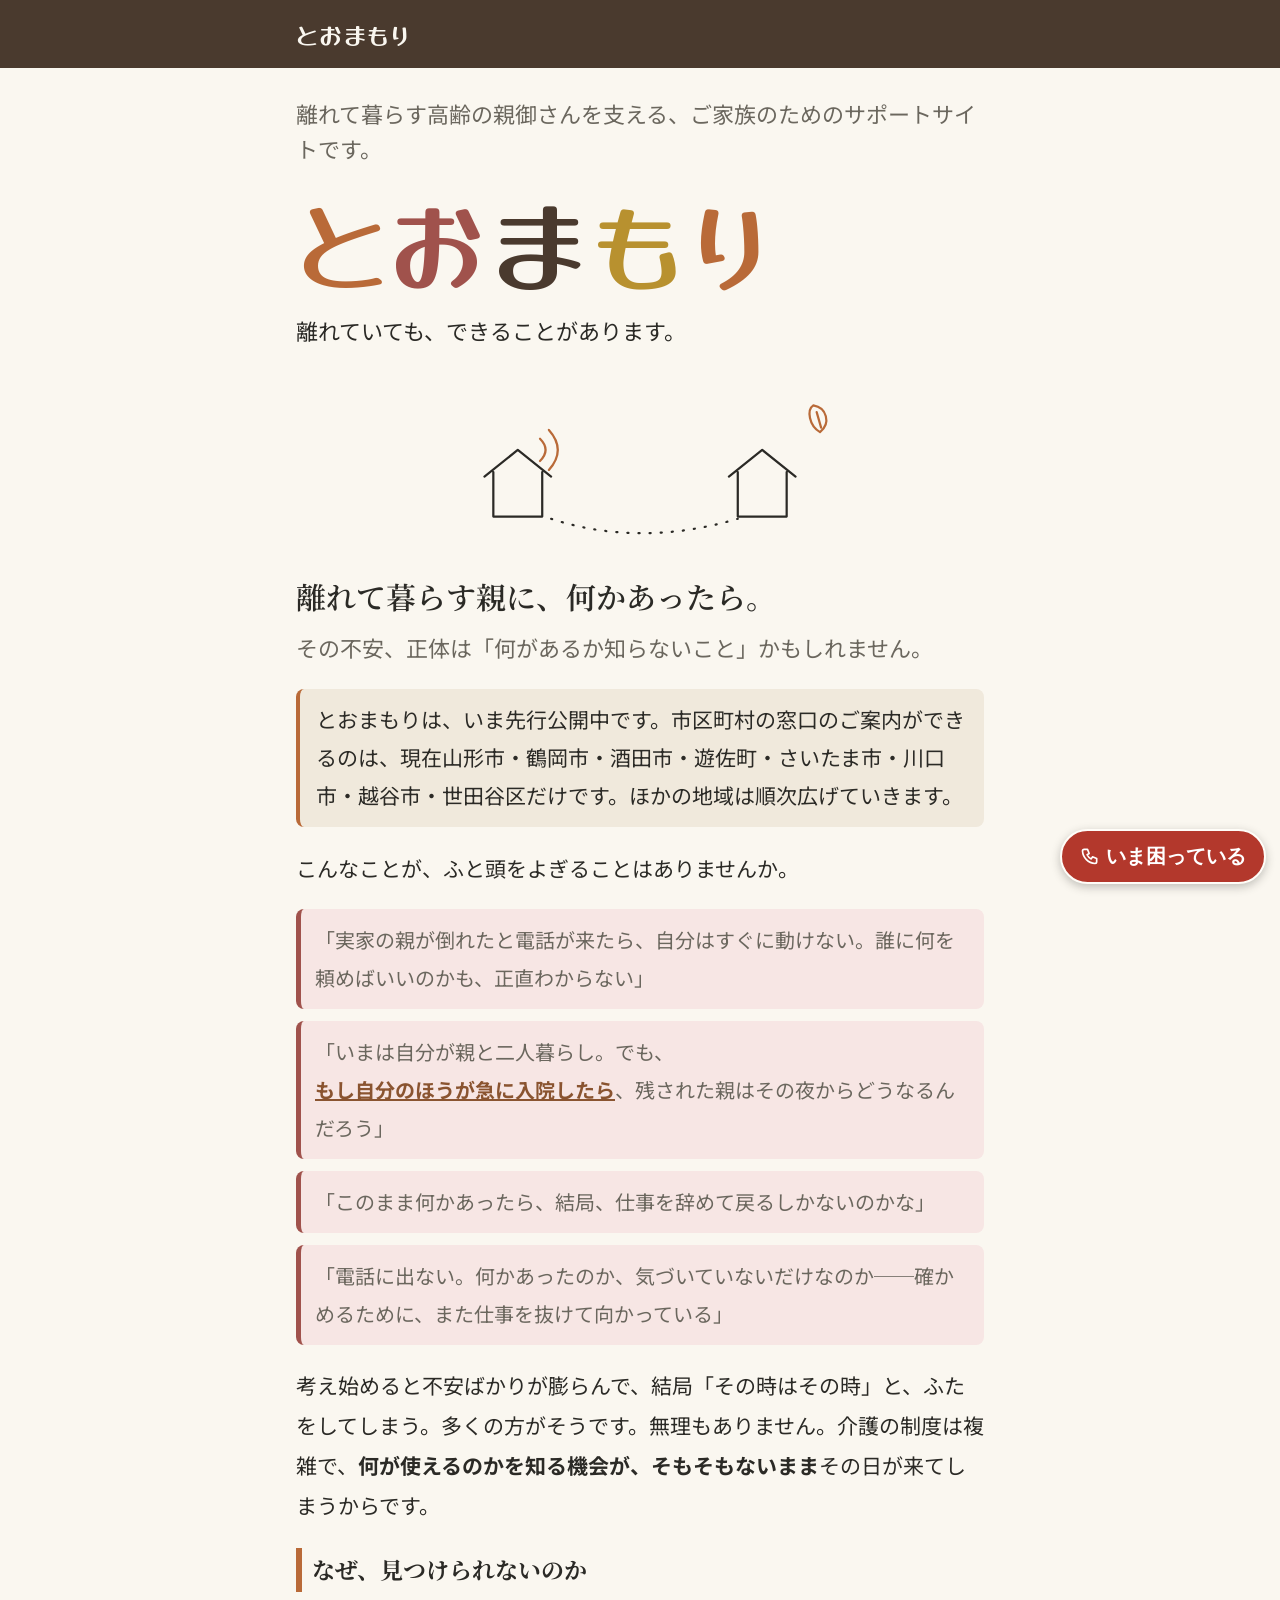
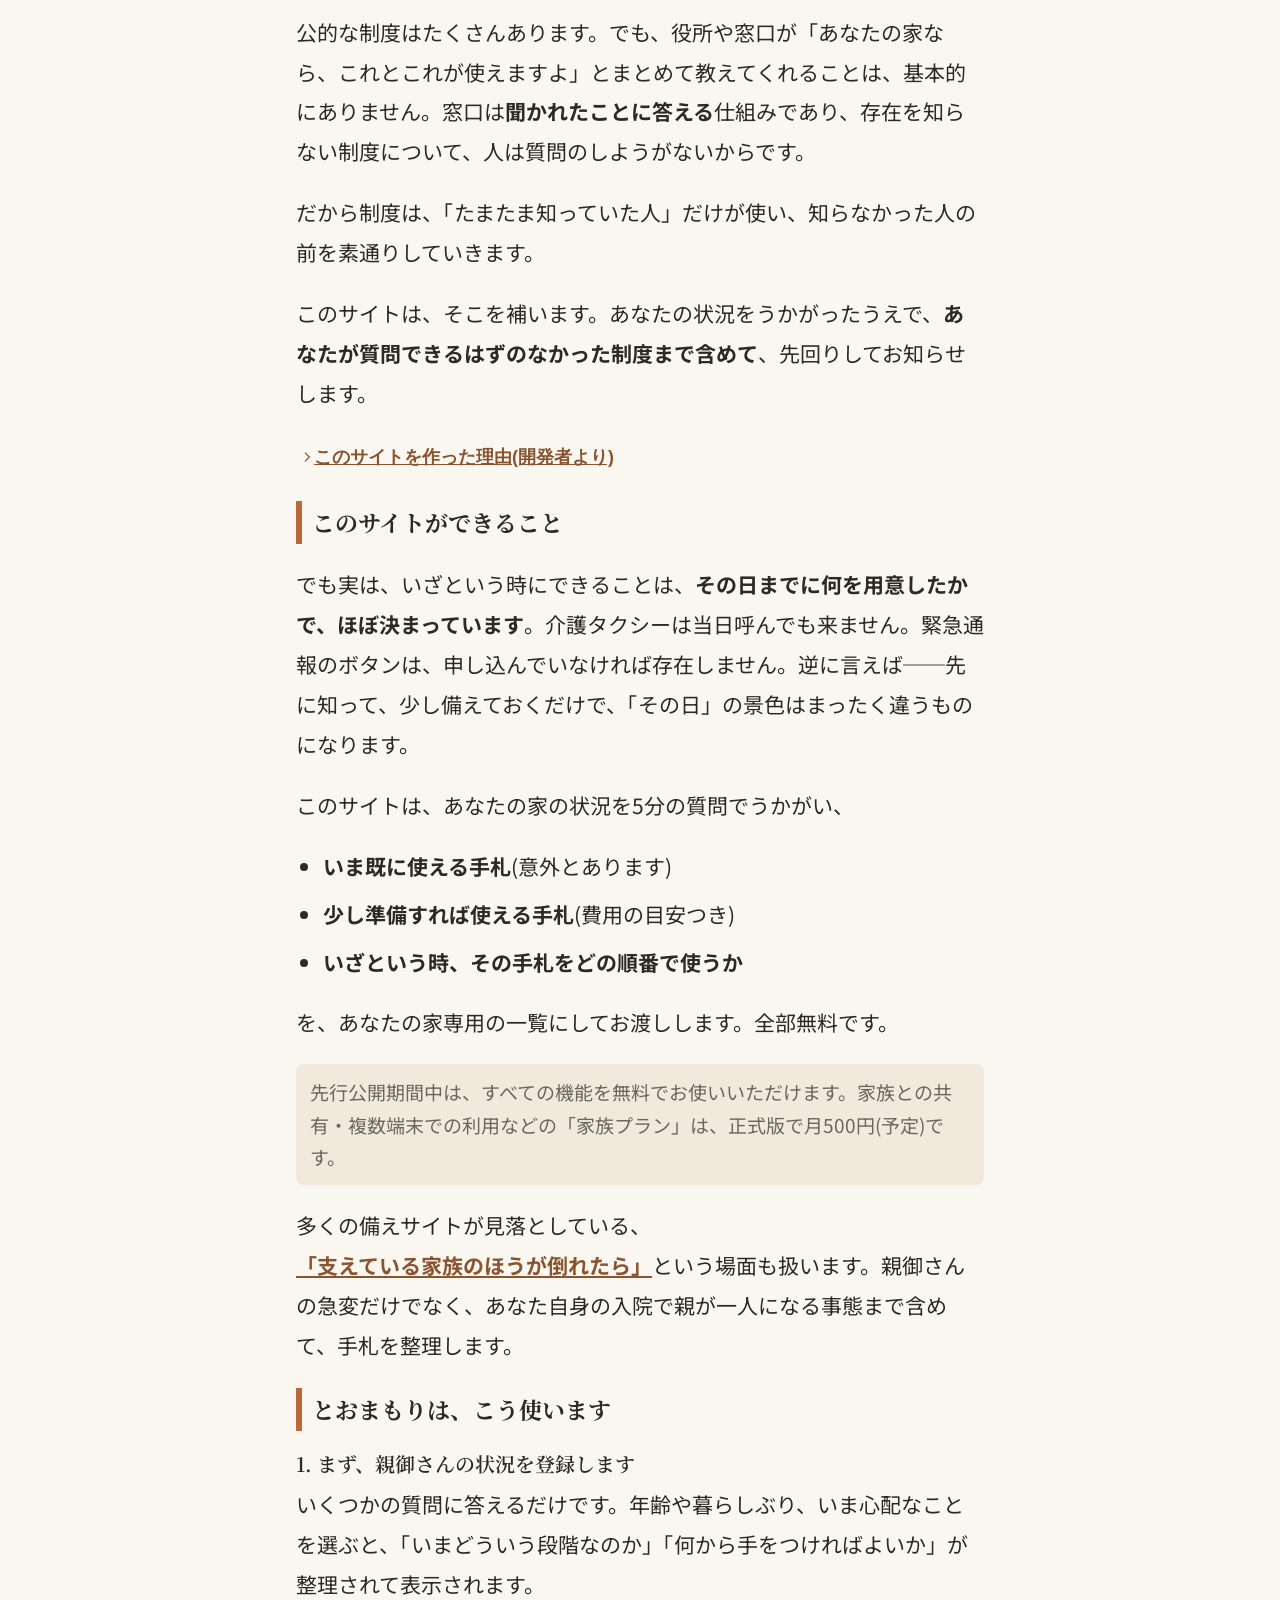
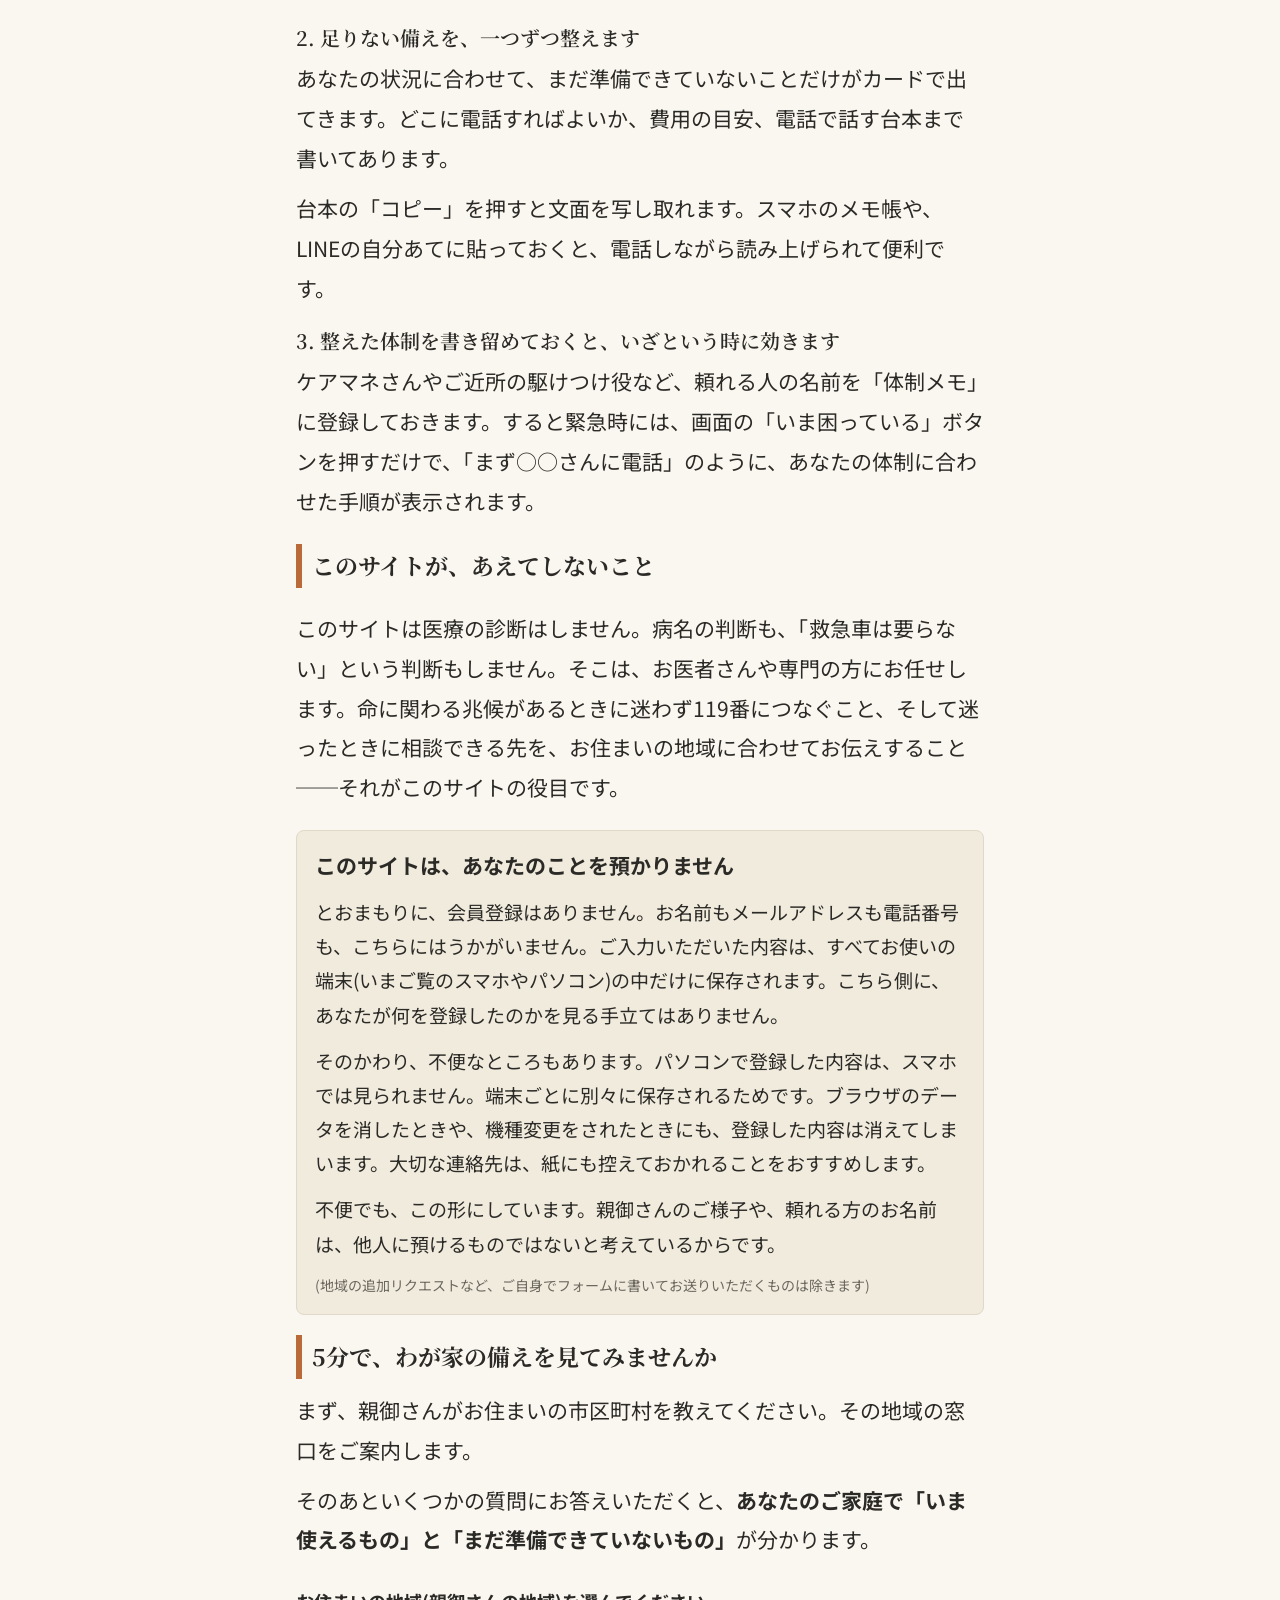
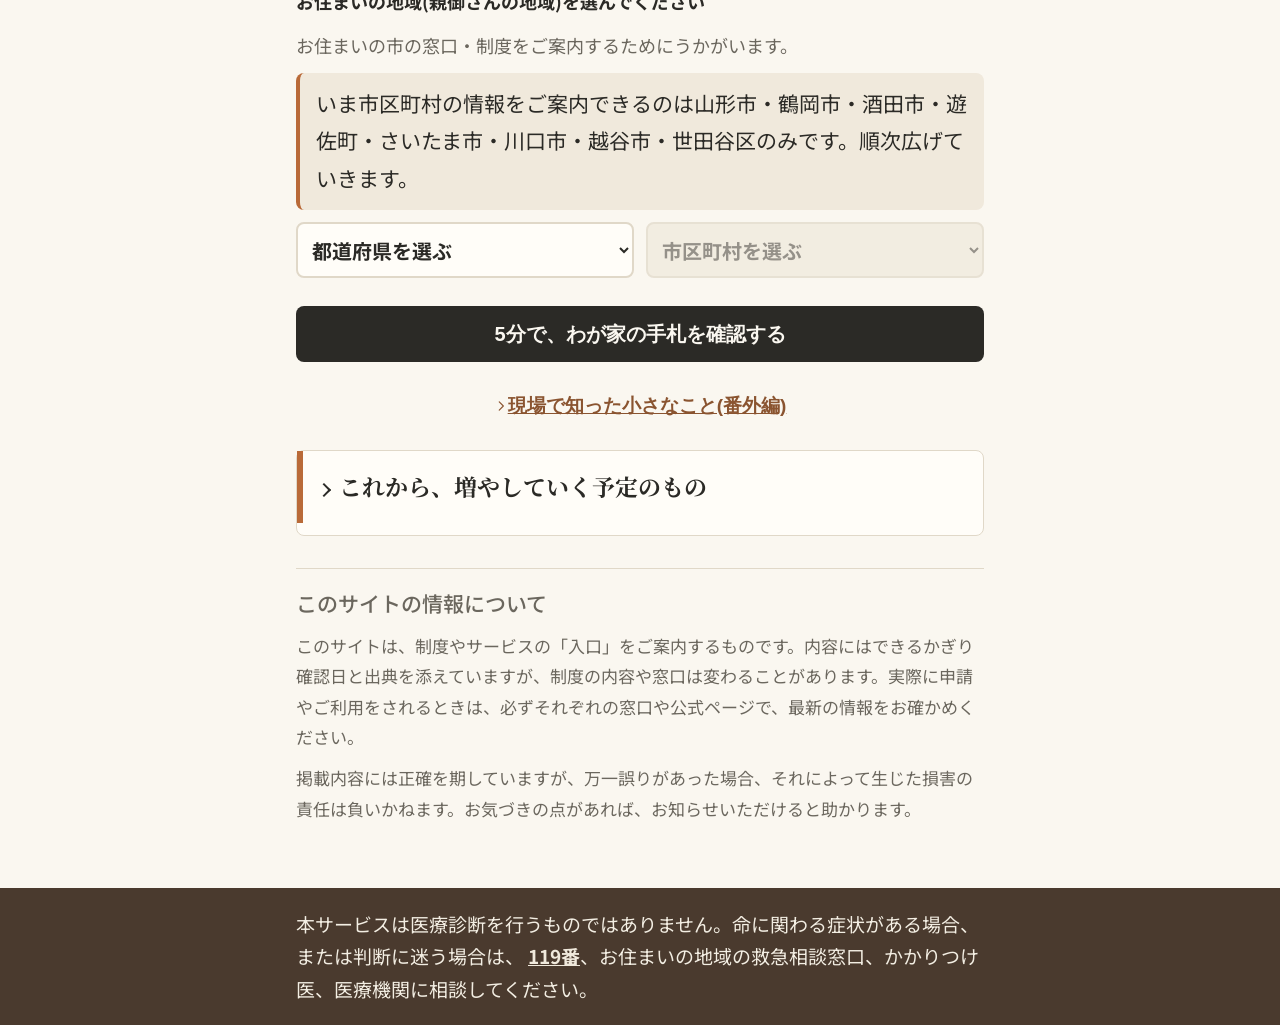
==== commit 035a35c9: "先行公開中の帯A(hero 直下)・B(地域選択の直上)を固定の文で追加し、未整備市の案内の「数日以内に追加」の文を「順に調べて追加」に差し替え。style.css に帯の見た目、?v= を更新 (2" ====
--- a/index.html
+++ b/index.html
@@ -10,7 +10,7 @@
   <link rel="preconnect" href="https://fonts.gstatic.com" crossorigin />
   <link rel="stylesheet"
     href="https://fonts.googleapis.com/css2?family=Noto+Sans+JP:wght@400;500&family=Noto+Serif+JP:wght@500&family=Yusei+Magic&display=swap" />
-  <link rel="stylesheet" href="style.css?v=6085679f" />
+  <link rel="stylesheet" href="style.css?v=c66c6128" />
 </head>
 <body>
   <header class="site-header">
@@ -48,6 +48,8 @@
         <h2 class="hero-title">離れて暮らす親に、何かあったら。</h2>
         <p class="hero-sub">その不安、正体は「何があるか知らないこと」かもしれません。</p>
       </div>
+
+      <p id="launch-notice-top" class="launch-notice">とおまもりは、いま先行公開中です。市区町村の窓口のご案内ができるのは、現在山形市・鶴岡市・酒田市・遊佐町・さいたま市・川口市・越谷市・世田谷区だけです。ほかの地域は順次広げていきます。</p>
 
       <div class="lp-block">
         <p>こんなことが、ふと頭をよぎることはありませんか。</p>
@@ -117,6 +119,7 @@
       <div class="field">
         <label class="field-label" for="area-pref">お住まいの地域(親御さんの地域)を選んでください</label>
         <p class="area-reason" id="area-reason">お住まいの市の窓口・制度をご案内するためにうかがいます。</p>
+        <p id="launch-notice-area" class="launch-notice">いま市区町村の情報をご案内できるのは山形市・鶴岡市・酒田市・遊佐町・さいたま市・川口市・越谷市・世田谷区のみです。順次広げていきます。</p>
         <div id="area-choices" class="area-choices" role="group" aria-label="地域選択">
           <select id="area-pref" class="area-select" aria-label="都道府県">
             <option value="">都道府県を選ぶ</option>
@@ -302,6 +305,6 @@
   </footer>
 
   <script src="rules-engine.js?v=e3bc2d20"></script>
-  <script src="app.js?v=8878ad03"></script>
+  <script src="app.js?v=69b67d42"></script>
 </body>
 </html>
--- a/style.css
+++ b/style.css
@@ -163,6 +163,19 @@
 .privacy-box--about p { font-size: 19px; margin: 0 0 12px; }
 .privacy-box--about p:last-child { margin-bottom: 0; }
 .privacy-box--about .privacy-aside { font-size: 14px; color: var(--color-ink-soft); }
+
+.launch-notice {
+  margin: 0 0 20px;
+  padding: 12px 16px;
+  background: var(--color-bg-section);
+  border-left: 4px solid var(--color-kaki);
+  border-radius: var(--radius);
+  color: var(--color-ink);
+  font-size: inherit;
+  line-height: 1.8;
+  overflow-wrap: anywhere;
+}
+.field .launch-notice { margin: 0 0 12px; }
 
 .field { margin: 24px 0; }
 .field-label {
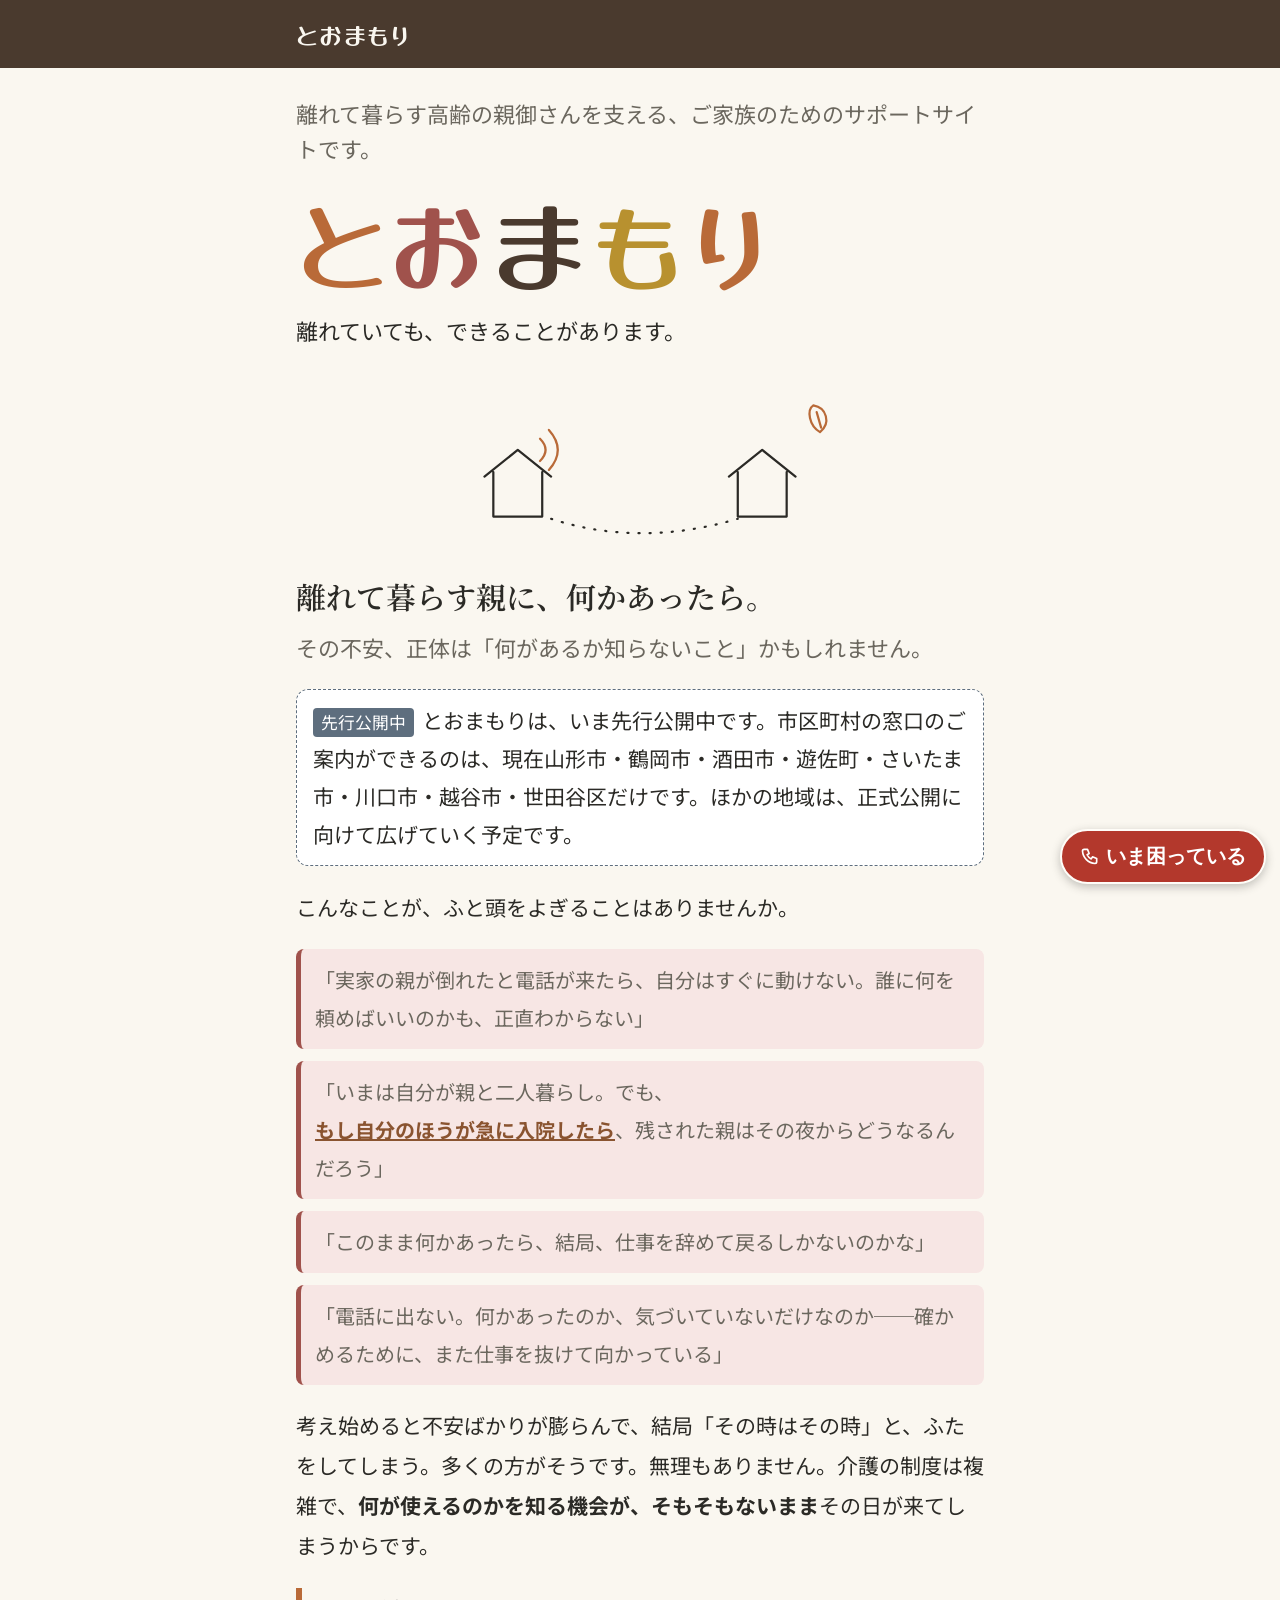
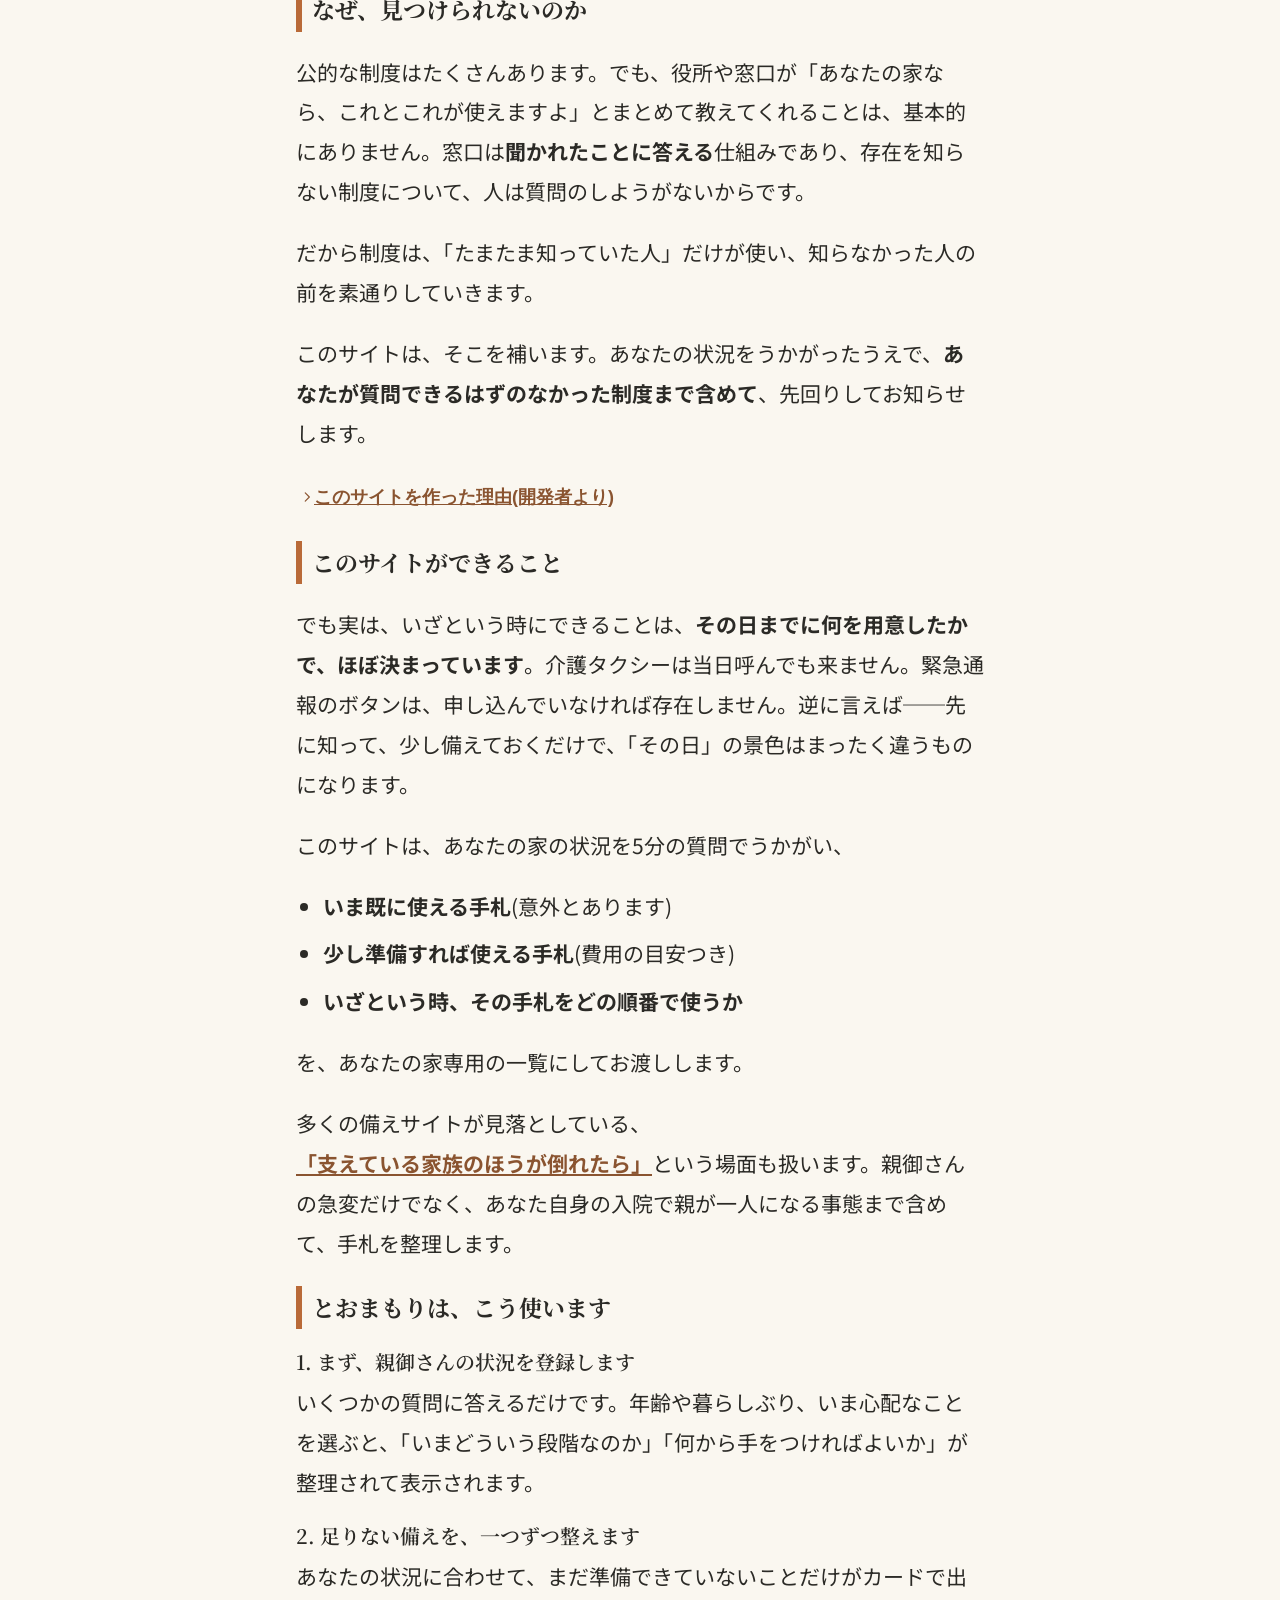
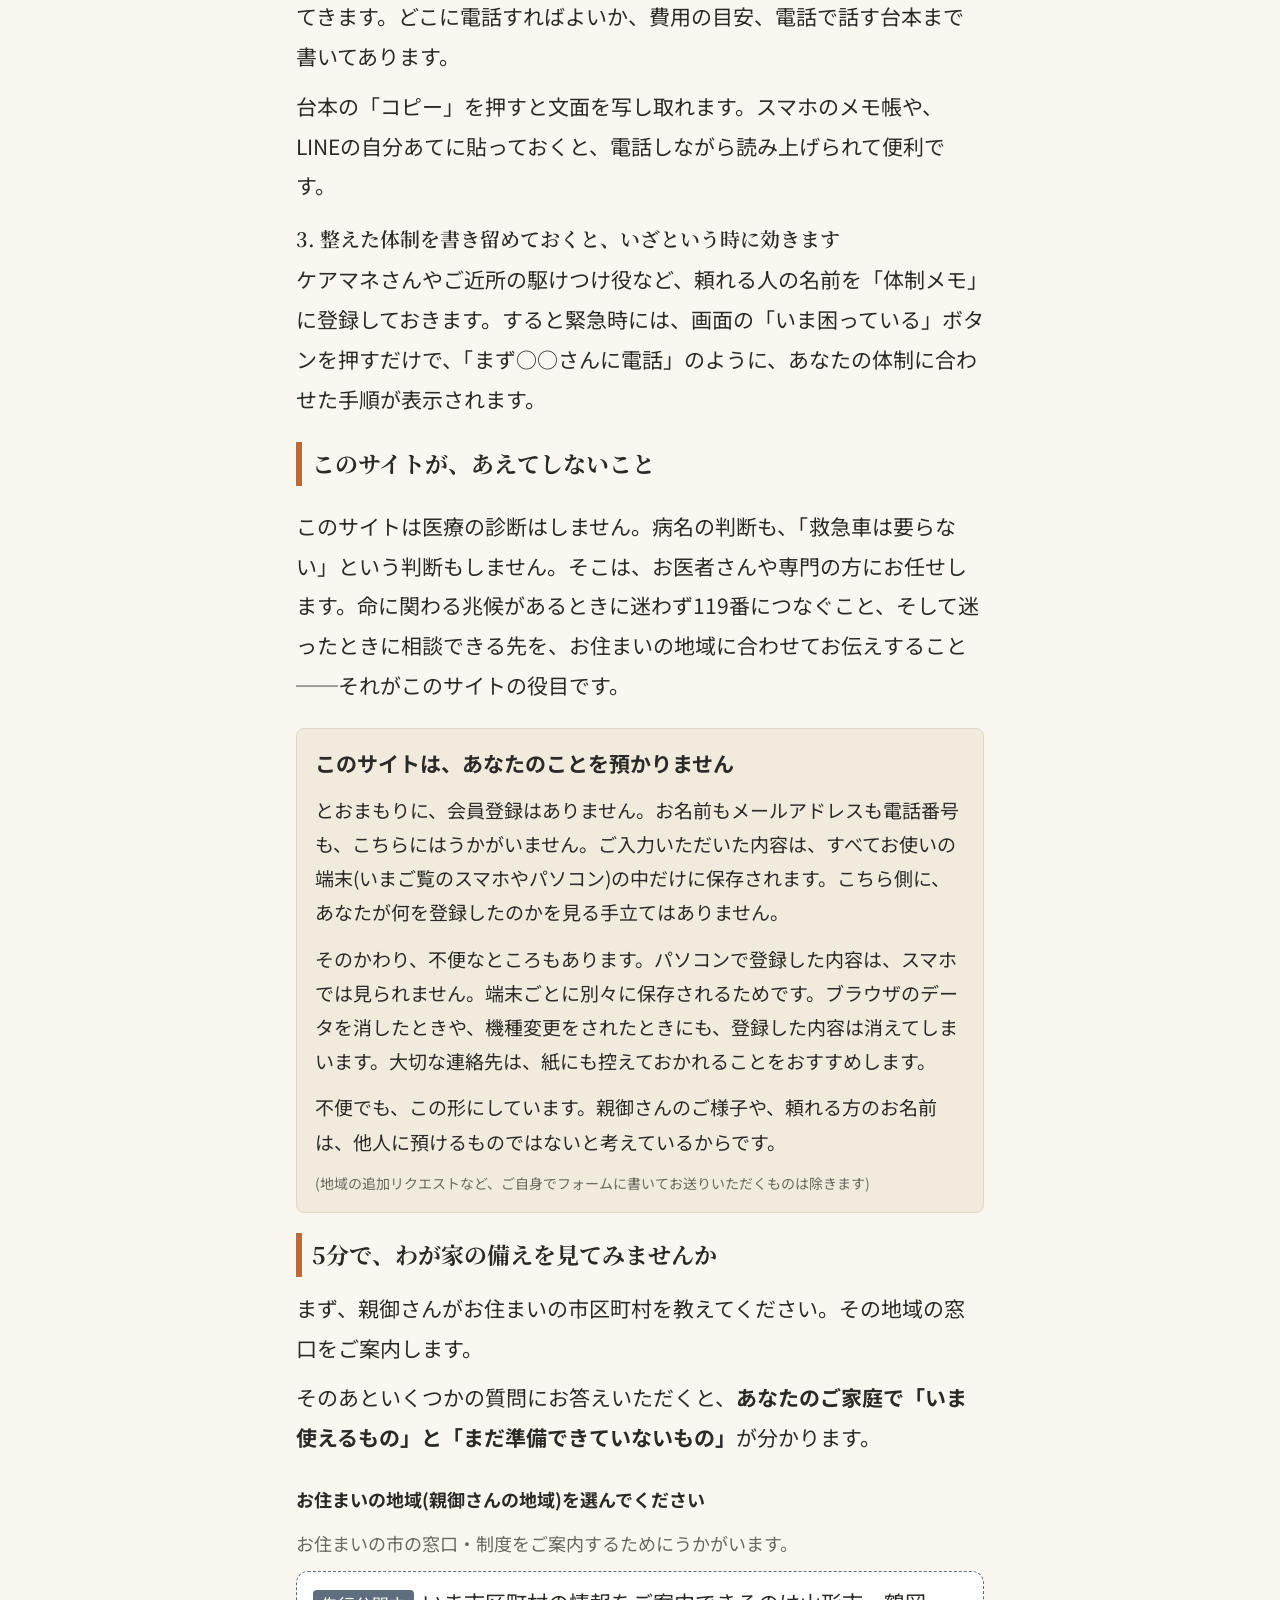
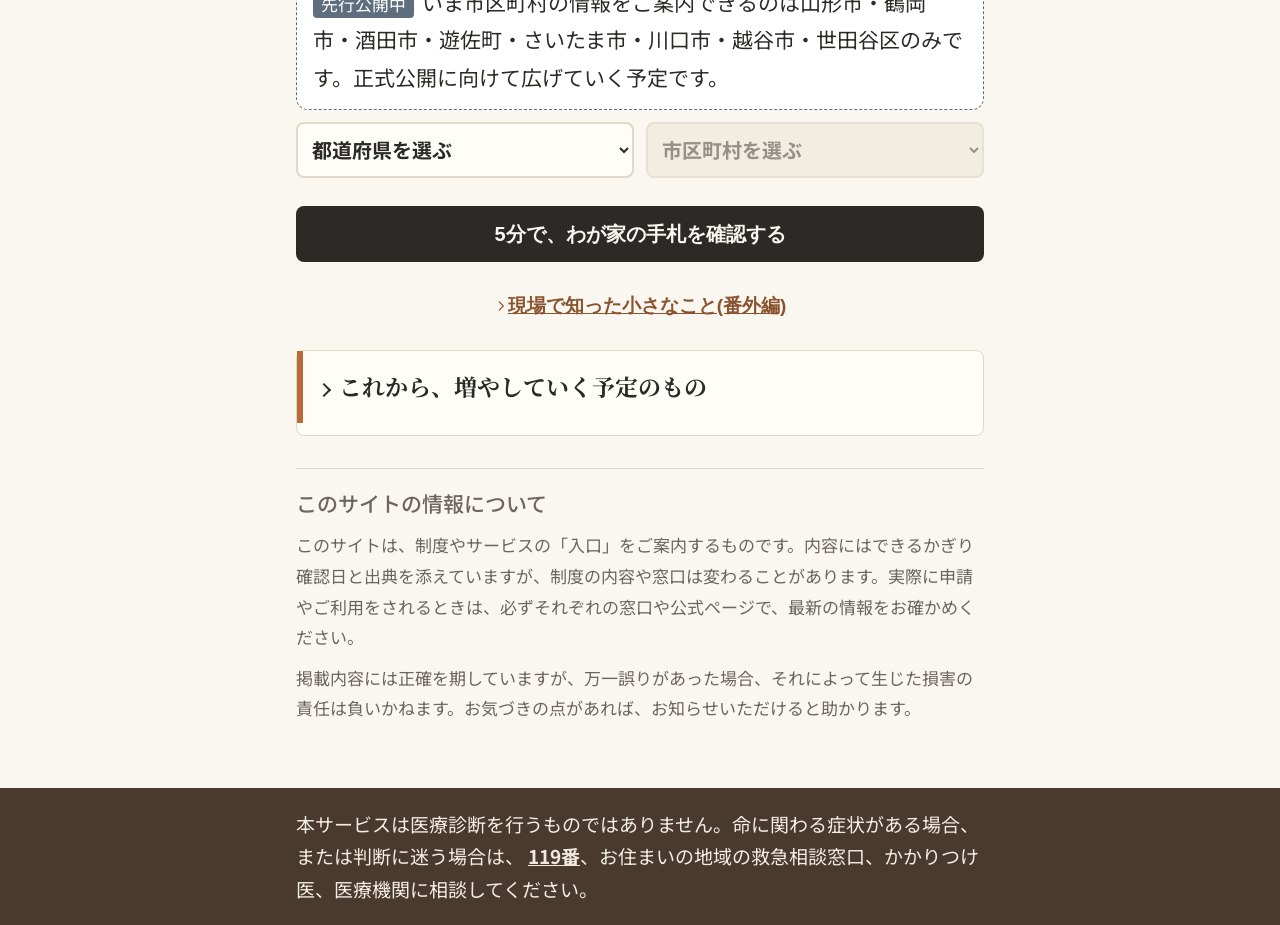
==== commit bbe89e00: "料金の文を削除、追加リクエストの約束の文を弱める、先行公開の帯を白地+点線+ラベルの見た目に変更。?v= を更新 (2026-10-20 R#2) Co-Authored-By: Claude Son" ====
--- a/index.html
+++ b/index.html
@@ -10,7 +10,7 @@
   <link rel="preconnect" href="https://fonts.gstatic.com" crossorigin />
   <link rel="stylesheet"
     href="https://fonts.googleapis.com/css2?family=Noto+Sans+JP:wght@400;500&family=Noto+Serif+JP:wght@500&family=Yusei+Magic&display=swap" />
-  <link rel="stylesheet" href="style.css?v=c66c6128" />
+  <link rel="stylesheet" href="style.css?v=ee98e7fb" />
 </head>
 <body>
   <header class="site-header">
@@ -49,7 +49,7 @@
         <p class="hero-sub">その不安、正体は「何があるか知らないこと」かもしれません。</p>
       </div>
 
-      <p id="launch-notice-top" class="launch-notice">とおまもりは、いま先行公開中です。市区町村の窓口のご案内ができるのは、現在山形市・鶴岡市・酒田市・遊佐町・さいたま市・川口市・越谷市・世田谷区だけです。ほかの地域は順次広げていきます。</p>
+      <p id="launch-notice-top" class="launch-notice"><span class="launch-notice-label">先行公開中</span>とおまもりは、いま先行公開中です。市区町村の窓口のご案内ができるのは、現在山形市・鶴岡市・酒田市・遊佐町・さいたま市・川口市・越谷市・世田谷区だけです。ほかの地域は、正式公開に向けて広げていく予定です。</p>
 
       <div class="lp-block">
         <p>こんなことが、ふと頭をよぎることはありませんか。</p>
@@ -77,8 +77,7 @@
           <li><strong>少し準備すれば使える手札</strong>(費用の目安つき)</li>
           <li><strong>いざという時、その手札をどの順番で使うか</strong></li>
         </ul>
-        <p>を、あなたの家専用の一覧にしてお渡しします。全部無料です。</p>
-        <p class="pricing-note">先行公開期間中は、すべての機能を無料でお使いいただけます。家族との共有・複数端末での利用などの「家族プラン」は、正式版で月500円(予定)です。</p>
+        <p>を、あなたの家専用の一覧にしてお渡しします。</p>
         <p>多くの備えサイトが見落としている、<button type="button" id="link-caregiver-down" class="link-inline"><strong>「支えている家族のほうが倒れたら」</strong></button>という場面も扱います。親御さんの急変だけでなく、あなた自身の入院で親が一人になる事態まで含めて、手札を整理します。</p>
       </div>
 
@@ -119,7 +118,7 @@
       <div class="field">
         <label class="field-label" for="area-pref">お住まいの地域(親御さんの地域)を選んでください</label>
         <p class="area-reason" id="area-reason">お住まいの市の窓口・制度をご案内するためにうかがいます。</p>
-        <p id="launch-notice-area" class="launch-notice">いま市区町村の情報をご案内できるのは山形市・鶴岡市・酒田市・遊佐町・さいたま市・川口市・越谷市・世田谷区のみです。順次広げていきます。</p>
+        <p id="launch-notice-area" class="launch-notice"><span class="launch-notice-label">先行公開中</span>いま市区町村の情報をご案内できるのは山形市・鶴岡市・酒田市・遊佐町・さいたま市・川口市・越谷市・世田谷区のみです。正式公開に向けて広げていく予定です。</p>
         <div id="area-choices" class="area-choices" role="group" aria-label="地域選択">
           <select id="area-pref" class="area-select" aria-label="都道府県">
             <option value="">都道府県を選ぶ</option>
@@ -160,7 +159,7 @@
         <p><strong>支えるあなた自身の手札</strong>──介護休業給付など、あなたの勤め先や、あなたがお住まいの自治体にある制度。</p>
         <p><strong>聞こえと、電話に気づく工夫</strong>──耳が遠くなった親御さんが、電話に気づけるようにするための道具と、その補助制度。</p>
         <p><strong>暮らしの道具</strong>──一人暮らしの親御さんの毎日を助けてくれる、道具のえらび方。</p>
-        <p><strong>対応地域の拡充</strong>──リクエストをいただいた市区町村から、順に追加していきます。</p>
+        <p><strong>対応地域の拡充</strong>──先行公開中のいまは、追加の時期はお約束できません。いただいたリクエストを参考に、調べる地域を決めていきます。</p>
         <p>順番も内容も、皆さまの声で変わります。「これが先にほしい」「こんなものはできないか」など、<a href="https://forms.gle/yaTN1ZeADWrC4iNB9" target="_blank" rel="noopener noreferrer">ご意見・リクエストはこちら</a>からひとことお寄せください。</p>
         </div>
       </details>
@@ -305,6 +304,6 @@
   </footer>
 
   <script src="rules-engine.js?v=e3bc2d20"></script>
-  <script src="app.js?v=69b67d42"></script>
+  <script src="app.js?v=bf92fcf7"></script>
 </body>
 </html>
--- a/style.css
+++ b/style.css
@@ -7,6 +7,7 @@
  */
 
 :root {
+  --color-prelaunch: #5E6E7E;  /* 先行公開の帯の線とラベル(サイトの他の色と区別するための青みのグレー) */
   /* --- デザイントークン(唯一の色・書体の定義元) --- */
   --color-bg: #FAF7F0;          /* 生成り(ページ背景) */
   --color-bg-section: #F0E9DC;  /* 薄い飴色(セクション帯・折りたたみ背景) */
@@ -167,13 +168,23 @@
 .launch-notice {
   margin: 0 0 20px;
   padding: 12px 16px;
-  background: var(--color-bg-section);
-  border-left: 4px solid var(--color-kaki);
-  border-radius: var(--radius);
+  background: #FFFFFF;
+  border: 1.5px dashed var(--color-prelaunch);
+  border-radius: 12px;
   color: var(--color-ink);
   font-size: inherit;
   line-height: 1.8;
   overflow-wrap: anywhere;
+}
+.launch-notice-label {
+  display: inline-block;
+  margin-right: 8px;
+  padding: 1px 8px;
+  background: var(--color-prelaunch);
+  color: #FFFFFF;
+  border-radius: 4px;
+  font-size: 0.8em;
+  line-height: 1.6;
 }
 .field .launch-notice { margin: 0 0 12px; }
 
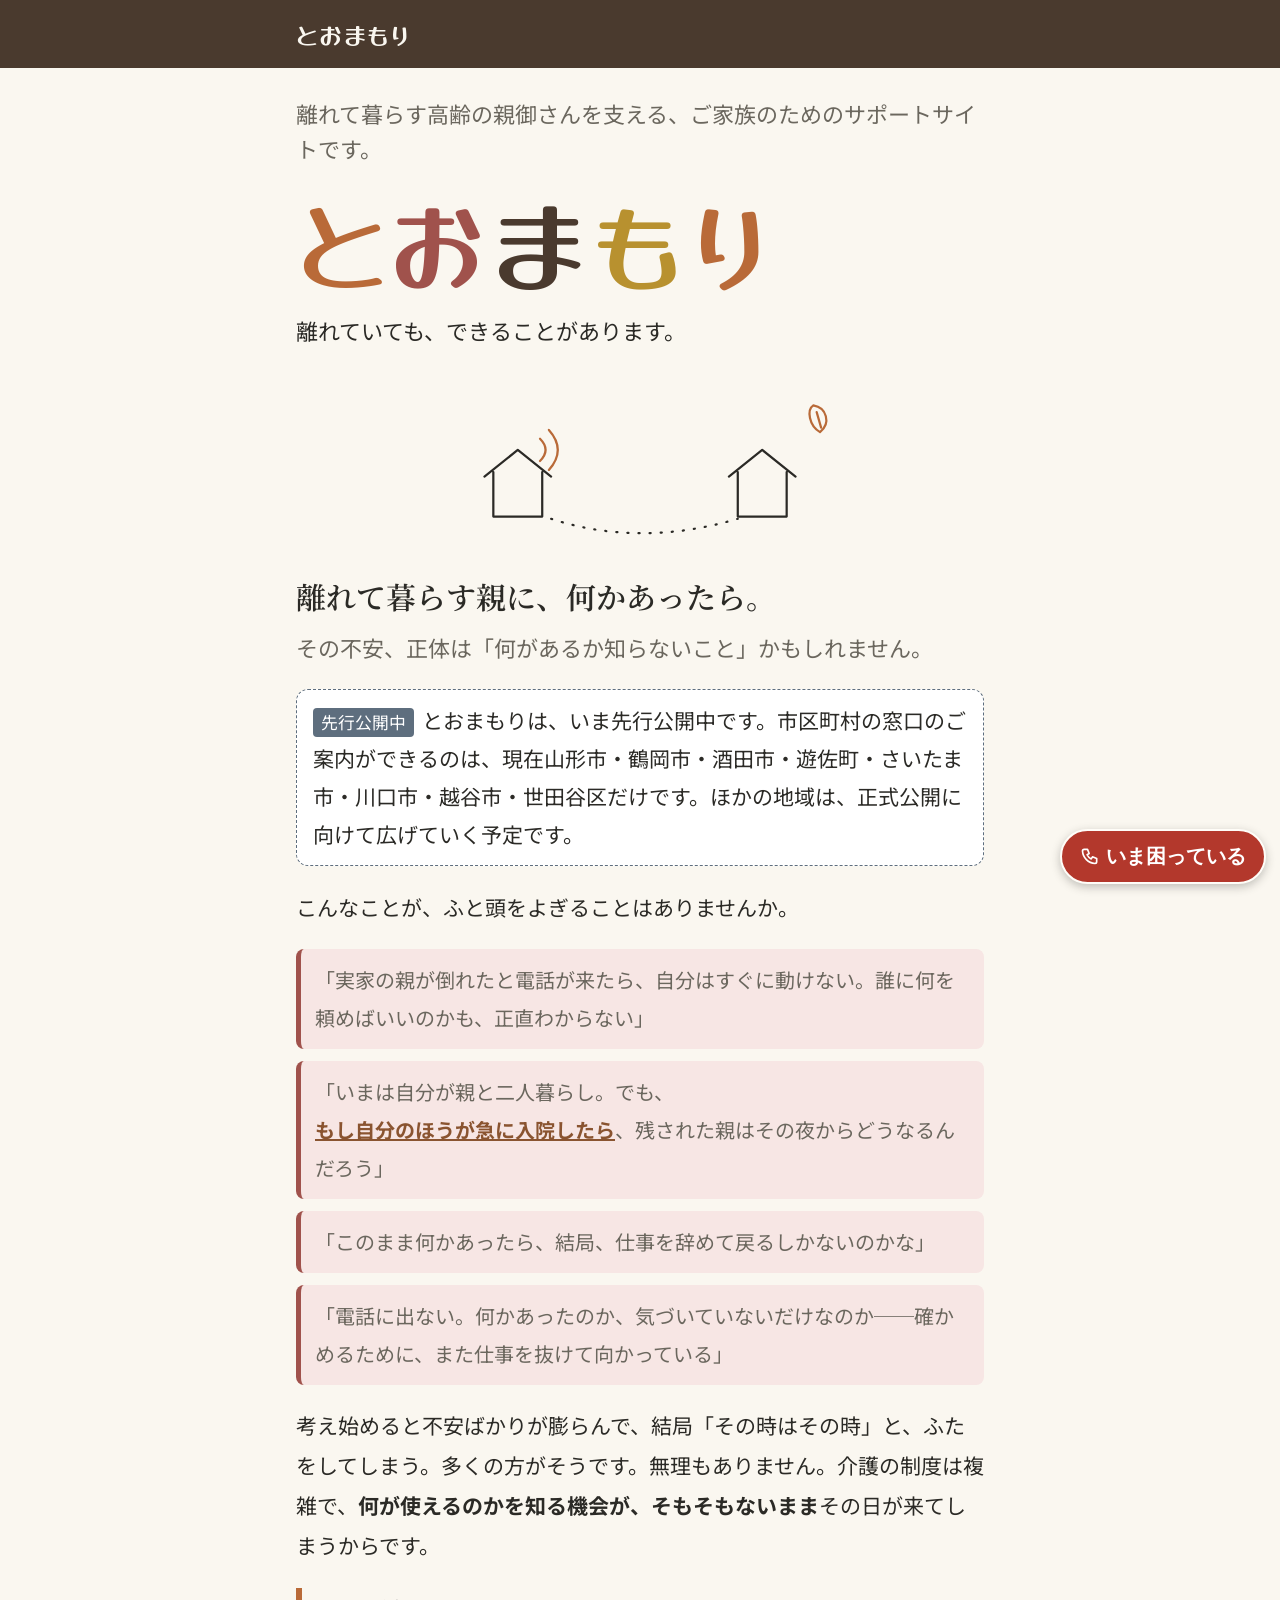
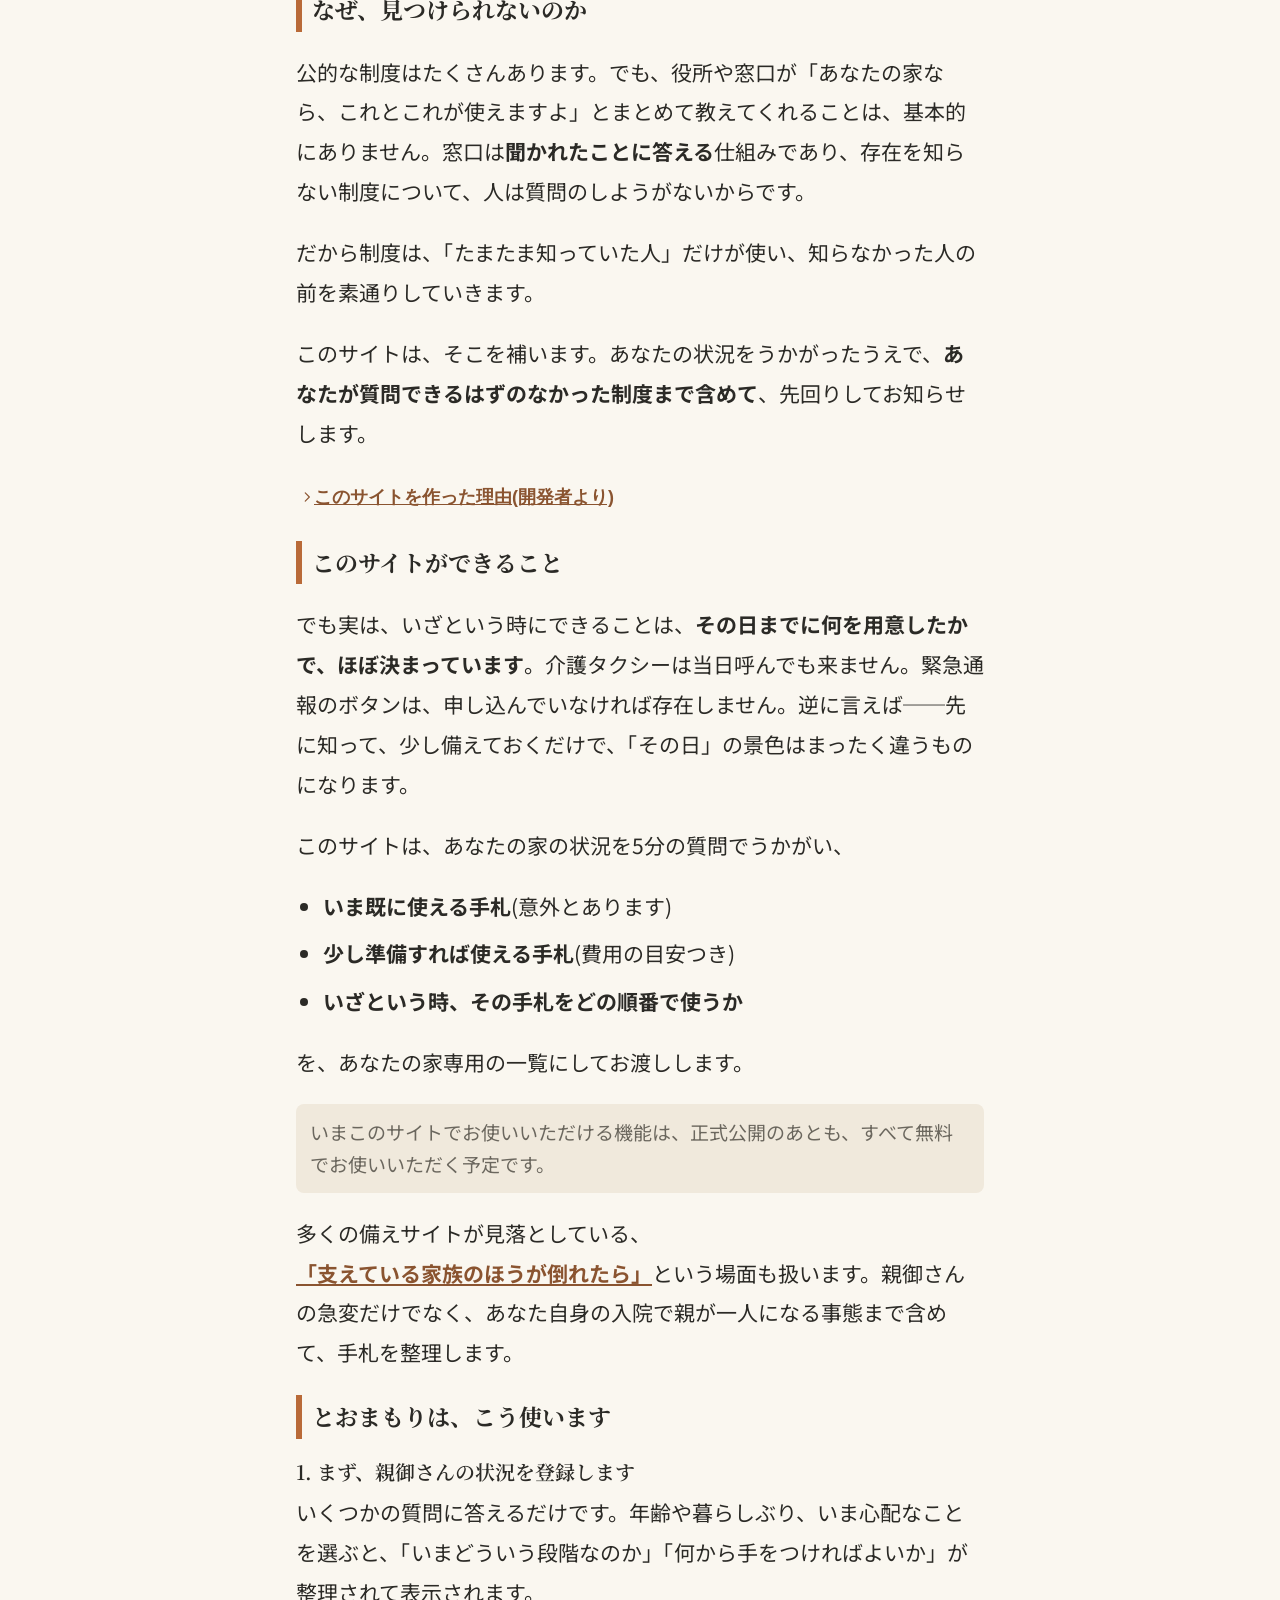
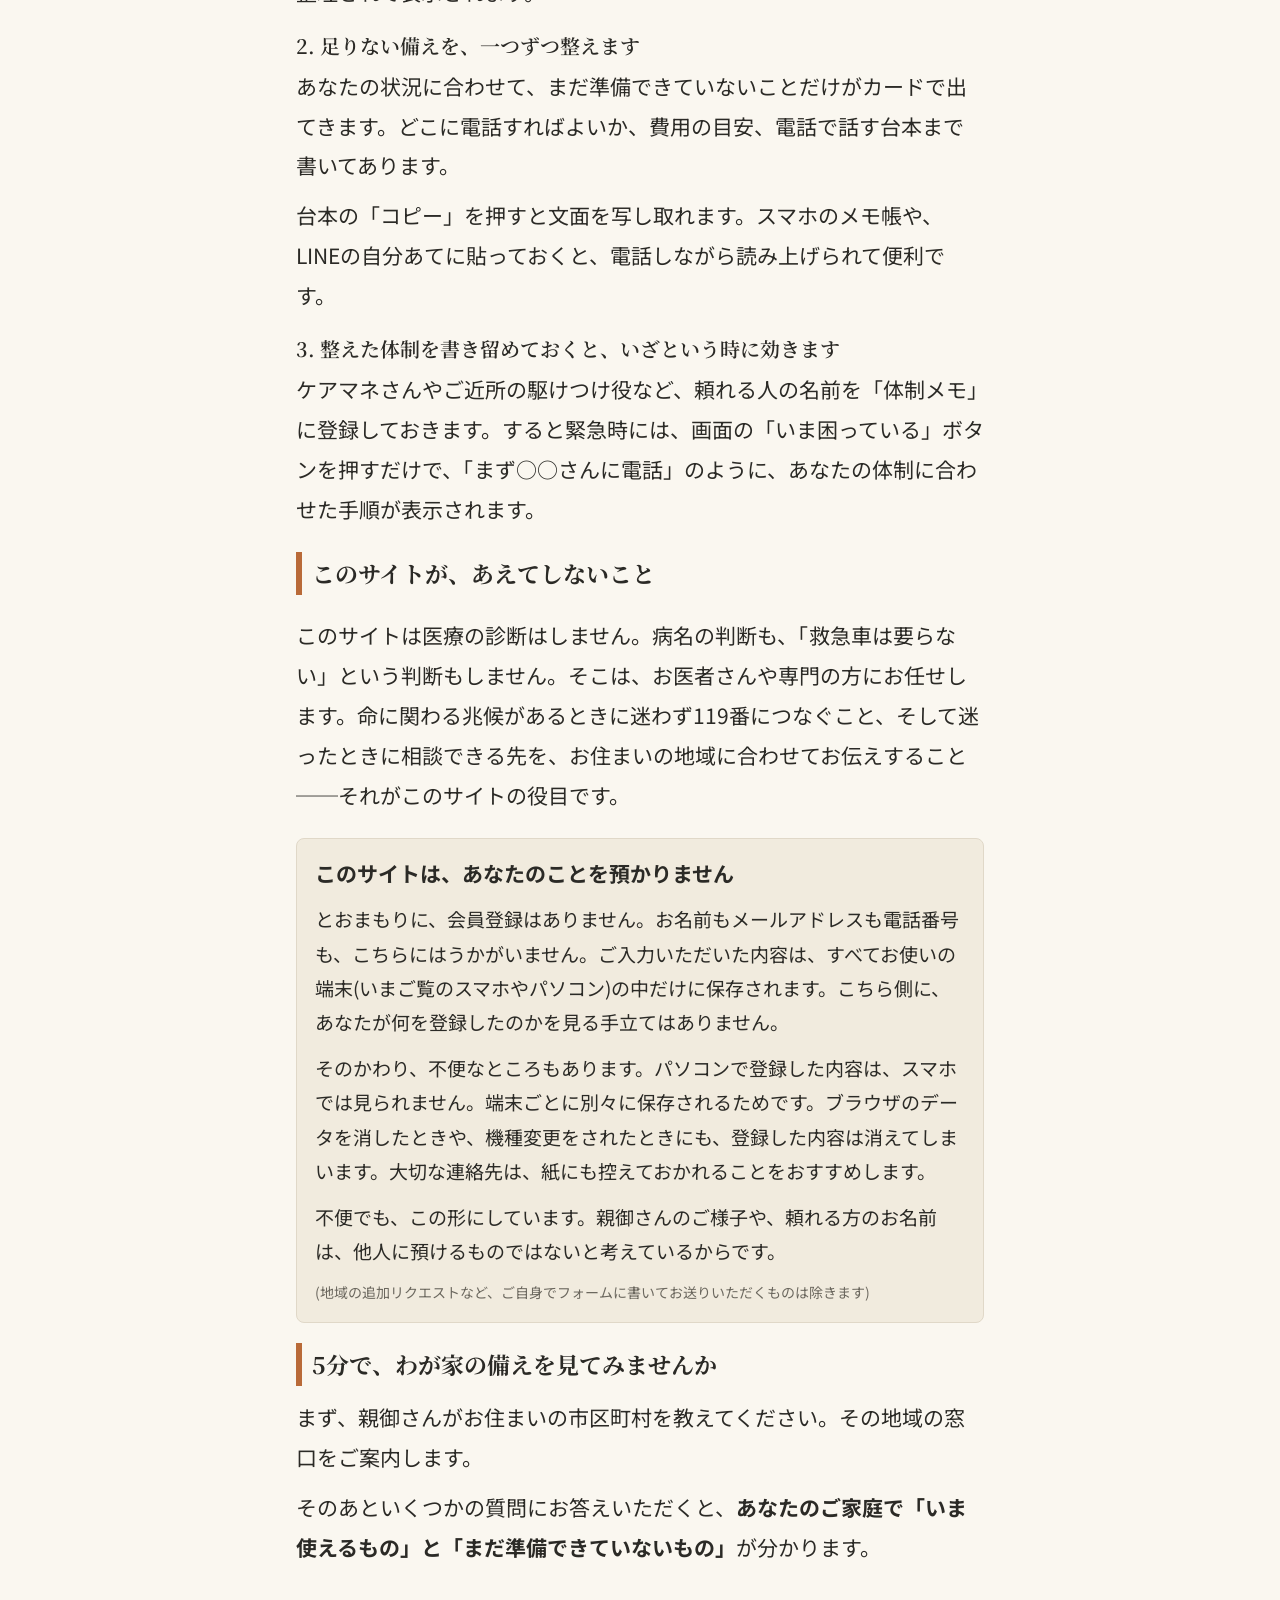
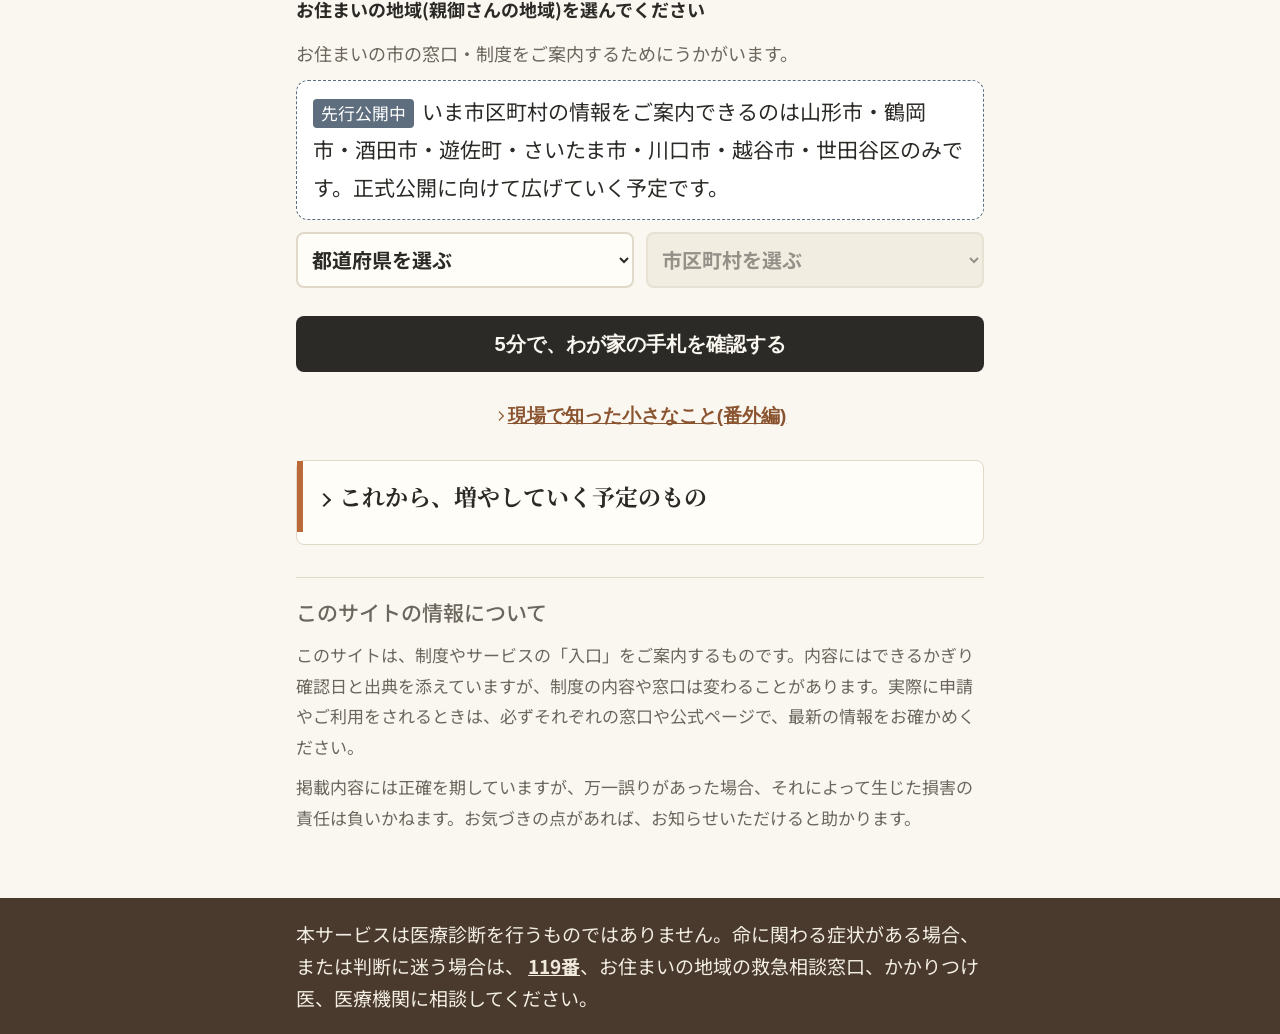
==== commit b56700a5: "料金の段落の位置に、正式公開後も無料の予定という1文(pricing-note)を足す (2026-10-20 R#3) Co-Authored-By: Claude Sonnet 5.5 <nore" ====
--- a/index.html
+++ b/index.html
@@ -78,6 +78,7 @@
           <li><strong>いざという時、その手札をどの順番で使うか</strong></li>
         </ul>
         <p>を、あなたの家専用の一覧にしてお渡しします。</p>
+        <p class="pricing-note">いまこのサイトでお使いいただける機能は、正式公開のあとも、すべて無料でお使いいただく予定です。</p>
         <p>多くの備えサイトが見落としている、<button type="button" id="link-caregiver-down" class="link-inline"><strong>「支えている家族のほうが倒れたら」</strong></button>という場面も扱います。親御さんの急変だけでなく、あなた自身の入院で親が一人になる事態まで含めて、手札を整理します。</p>
       </div>
 
